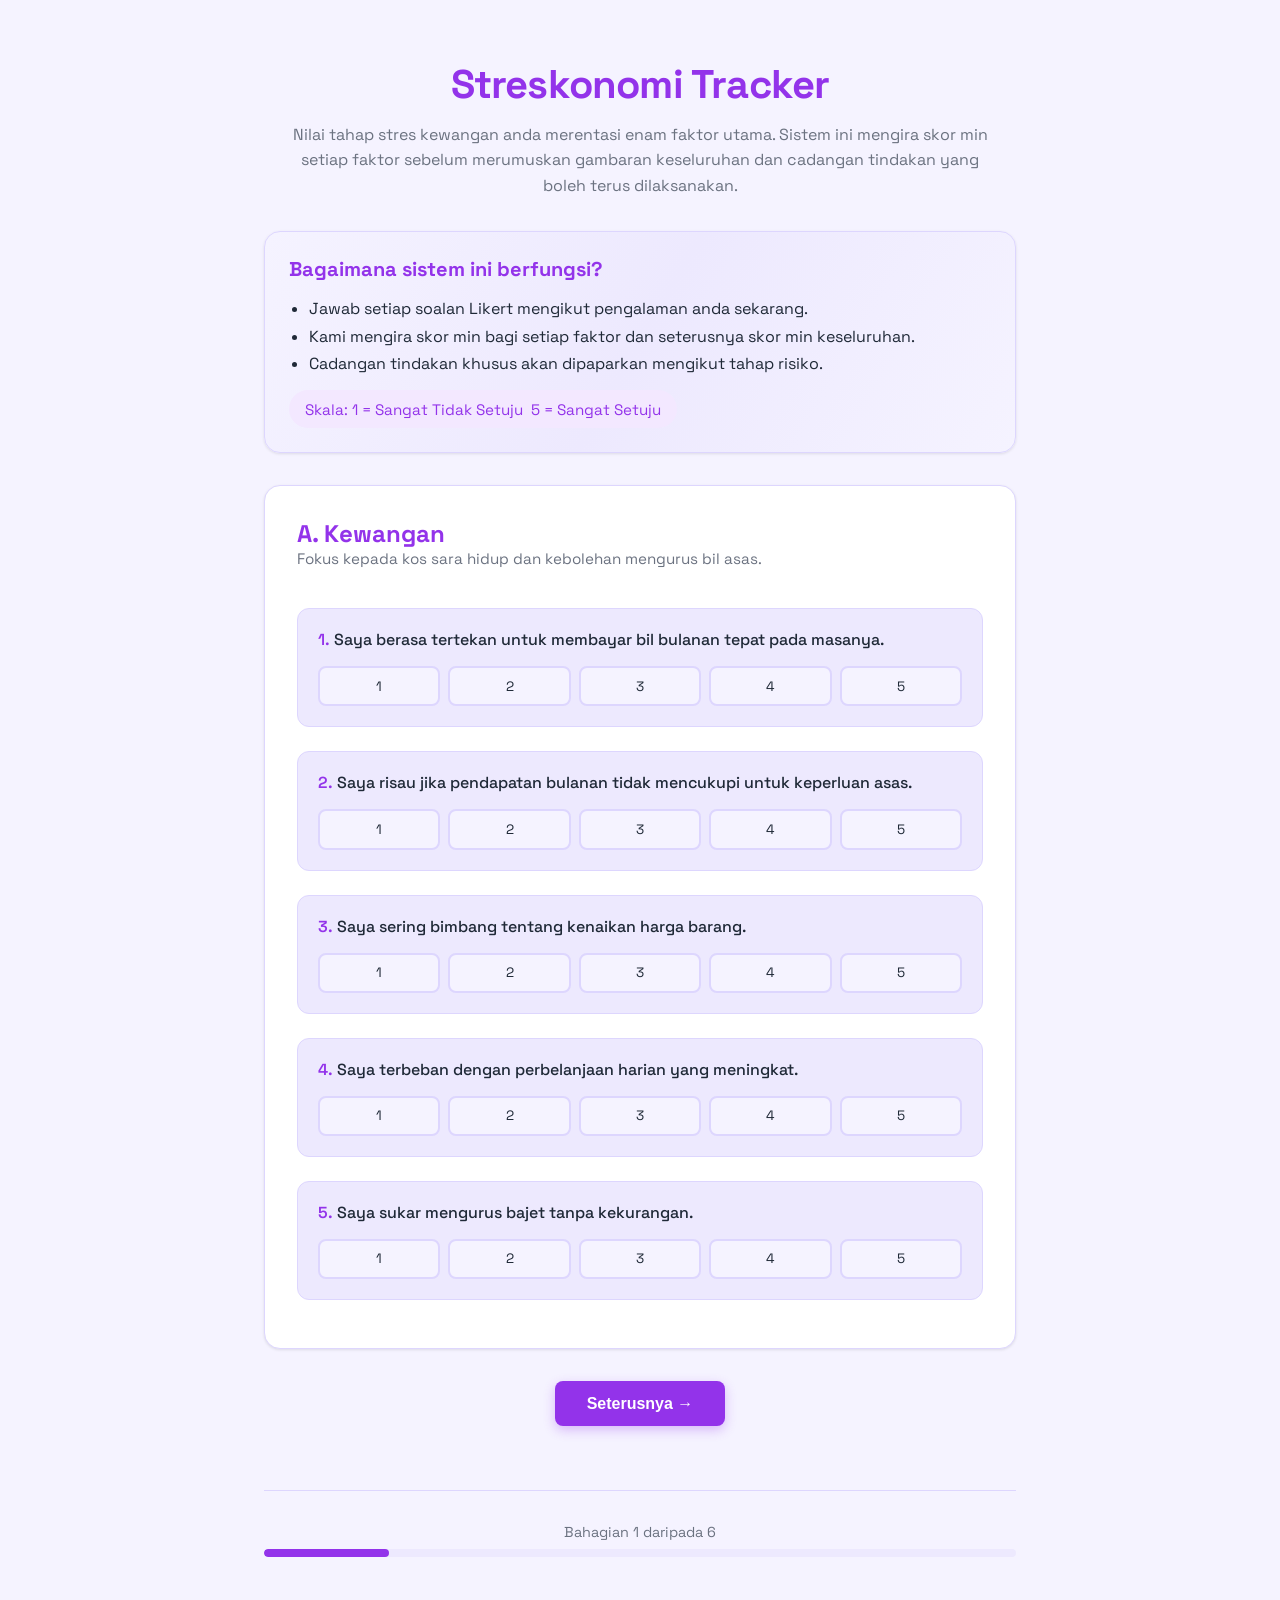
==== index.html @ 597e1c68 "change ui" ====
<!DOCTYPE html>
<html lang="ms">

<head>
  <meta charset="UTF-8" />
  <meta name="viewport" content="width=device-width, initial-scale=1.0" />
  <title>Streskonomi Tracker</title>
  <link rel="preconnect" href="https://fonts.googleapis.com" />
  <link rel="preconnect" href="https://fonts.gstatic.com" crossorigin />
  <link href="https://fonts.googleapis.com/css2?family=Space+Grotesk:wght@400;500;600;700&display=swap"
    rel="stylesheet" />
  <style>
    :root {
      --bg-light: #f5f3ff;
      --bg-panel: #ede9fe;
      --bg-card: #ffffff;
      --accent: #9333ea;
      --accent-muted: #a855f7;
      --accent-light: #f3e8ff;
      --text-primary: #1f2937;
      --text-muted: #6b7280;
      --border-soft: #ddd6fe;
      --gradient: linear-gradient(120deg, #f5f3ff 0%, #ede9fe 50%, #f5f3ff 100%);
    }

    * {
      box-sizing: border-box;
    }

    body {
      margin: 0;
      font-family: "Space Grotesk", system-ui, -apple-system, BlinkMacSystemFont,
        "Segoe UI", sans-serif;
      background: var(--bg-light);
      color: var(--text-primary);
      min-height: 100vh;
    }

    .page-shell {
      max-width: 800px;
      margin: 0 auto;
      padding: 2rem 1.5rem 5rem;
    }

    header {
      text-align: center;
      margin-bottom: 2rem;
    }

    header h1 {
      font-size: clamp(2rem, 5vw, 2.5rem);
      letter-spacing: -0.02em;
      margin-bottom: 0.75rem;
      color: var(--accent);
    }

    header p {
      max-width: 720px;
      margin: 0 auto;
      color: var(--text-muted);
      line-height: 1.6;
    }

    .hero-card {
      background: var(--gradient);
      border-radius: 16px;
      padding: 1.5rem;
      margin-bottom: 2rem;
      border: 1px solid var(--border-soft);
      box-shadow: 0 1px 3px rgba(0, 0, 0, 0.1);
    }

    .hero-card h2 {
      color: var(--accent);
      font-size: 1.25rem;
      margin-top: 0;
    }

    .hero-card ul {
      margin: 1rem 0 0;
      padding-left: 1.25rem;
      display: grid;
      gap: 0.4rem;
      color: var(--text-primary);
    }

    .scale-pill {
      display: inline-flex;
      gap: 0.5rem;
      align-items: center;
      background: var(--accent-light);
      padding: 0.6rem 1rem;
      border-radius: 999px;
      font-size: 0.95rem;
      margin-top: 1rem;
      color: var(--accent);
    }

    form {
      display: flex;
      flex-direction: column;
      gap: 2rem;
    }

    .factor-grid {
      display: block;
    }

    .factor-card {
      background: var(--bg-card);
      border-radius: 16px;
      padding: 2rem;
      border: 1px solid var(--border-soft);
      display: flex;
      flex-direction: column;
      gap: 1.5rem;
      box-shadow: 0 1px 3px rgba(0, 0, 0, 0.1);
    }

    .factor-card.hidden {
      display: none;
    }

    .factor-card h2 {
      font-size: 1.5rem;
      margin: 0;
      color: var(--accent);
    }

    .factor-card p {
      margin: 0;
      color: var(--text-muted);
      font-size: 0.95rem;
    }

    .question-list {
      list-style: none;
      padding-left: 0;
      display: flex;
      flex-direction: column;
      gap: 1.5rem;
      counter-reset: question-counter;
    }

    .question {
      background: var(--bg-panel);
      padding: 1.25rem;
      border-radius: 12px;
      border: 1px solid var(--border-soft);
      counter-increment: question-counter;
    }

    .question span {
      display: block;
      font-weight: 500;
      margin-bottom: 1rem;
      color: var(--text-primary);
    }

    .question span:before {
      content: counter(question-counter) ". ";
      color: var(--accent);
      font-weight: 600;
    }

    .likert-group {
      display: grid;
      grid-template-columns: repeat(5, minmax(0, 1fr));
      gap: 0.5rem;
    }

    .likert-group label {
      text-align: center;
      background: var(--bg-light);
      border-radius: 8px;
      padding: 0.6rem 0.25rem;
      font-size: 0.85rem;
      border: 2px solid var(--border-soft);
      cursor: pointer;
      transition: all 0.2s ease;
      color: var(--text-primary);
    }

    .likert-group input[type="radio"] {
      appearance: none;
      width: 0;
      height: 0;
      position: absolute;
      opacity: 0;
    }

    .likert-group label:hover {
      border-color: var(--accent-muted);
    }

    .likert-group label:has(input:checked) {
      border-color: var(--accent);
      background: var(--accent-light);
      color: var(--accent);
      font-weight: 600;
    }

    .form-actions {
      display: flex;
      flex-wrap: wrap;
      gap: 1rem;
      justify-content: center;
      align-items: center;
    }

    .form-actions button {
      min-width: 150px;
    }

    button {
      border: none;
      border-radius: 8px;
      padding: 0.85rem 2rem;
      font-size: 1rem;
      font-weight: 600;
      cursor: pointer;
      transition: all 0.2s ease;
    }

    button.primary {
      background: var(--accent);
      color: white;
      box-shadow: 0 4px 12px rgba(147, 51, 234, 0.3);
    }

    button.primary:hover {
      background: var(--accent-muted);
      transform: translateY(-2px);
      box-shadow: 0 6px 16px rgba(147, 51, 234, 0.4);
    }

    button.secondary {
      background: var(--bg-panel);
      color: var(--text-primary);
      border: 1px solid var(--border-soft);
    }

    button.secondary:hover {
      background: var(--border-soft);
    }

    button:disabled {
      opacity: 0.5;
      cursor: not-allowed;
    }

    button:focus-visible {
      outline: 3px solid var(--accent-muted);
      outline-offset: 2px;
    }

    .progress-container {
      margin-top: 2rem;
      padding-top: 2rem;
      border-top: 1px solid var(--border-soft);
    }

    .progress-label {
      text-align: center;
      margin-bottom: 0.5rem;
      color: var(--text-muted);
      font-size: 0.9rem;
    }

    .progress-bar {
      width: 100%;
      height: 8px;
      background: var(--bg-panel);
      border-radius: 999px;
      overflow: hidden;
    }

    .progress-fill {
      height: 100%;
      background: var(--accent);
      transition: width 0.3s ease;
      border-radius: 999px;
    }

    #results {
      background: var(--bg-card);
      border-radius: 16px;
      padding: 2.5rem;
      border: 1px solid var(--border-soft);
      box-shadow: 0 1px 3px rgba(0, 0, 0, 0.1);
    }

    #results.hidden {
      display: none;
    }

    .results-summary {
      text-align: center;
      margin-bottom: 2.5rem;
      padding-bottom: 2rem;
      border-bottom: 1px solid var(--border-soft);
    }

    .results-summary h3 {
      font-size: 1.75rem;
      margin: 0 0 1rem;
      color: var(--accent);
    }

    .results-summary .score-badge {
      font-size: 3.5rem;
      font-weight: 700;
      color: var(--accent);
    }

    .results-summary .level-text {
      font-size: 1.25rem;
      color: var(--text-muted);
      margin-top: 0.5rem;
    }

    .results-grid {
      display: grid;
      gap: 1.5rem;
      margin-bottom: 2rem;
    }

    .result-card {
      background: var(--bg-panel);
      border-radius: 12px;
      padding: 1.5rem;
      border: 1px solid var(--border-soft);
    }

    .result-card h4 {
      margin: 0 0 0.75rem 0;
      font-size: 1.1rem;
      color: var(--accent);
    }

    .result-card .score-info {
      display: flex;
      gap: 1.5rem;
      margin-bottom: 1rem;
      font-size: 0.9rem;
    }

    .result-card .score-info span {
      color: var(--text-muted);
    }

    .result-card .score-info strong {
      color: var(--text-primary);
    }

    .result-card ul {
      margin: 0;
      padding-left: 1.25rem;
      color: var(--text-muted);
      font-size: 0.95rem;
      line-height: 1.6;
    }

    .result-card ul li {
      margin-bottom: 0.5rem;
    }

    .overall-recommendation {
      background: var(--accent-light);
      border-radius: 12px;
      padding: 1.5rem;
      border: 1px solid var(--accent-muted);
    }

    .overall-recommendation h4 {
      margin: 0 0 0.75rem 0;
      color: var(--accent);
    }

    .overall-recommendation p {
      margin: 0;
      color: var(--text-primary);
      line-height: 1.6;
    }

    .note {
      margin-top: 2rem;
      text-align: center;
      color: var(--text-muted);
      font-size: 0.9rem;
    }

    .modal {
      position: fixed;
      inset: 0;
      background: rgba(0, 0, 0, 0.5);
      display: flex;
      align-items: center;
      justify-content: center;
      padding: 1.5rem;
      z-index: 50;
    }

    .modal.hidden {
      display: none;
    }

    .modal-panel {
      background: var(--bg-card);
      border-radius: 16px;
      padding: 2rem;
      max-width: 420px;
      width: 100%;
      text-align: center;
      border: 1px solid var(--border-soft);
      box-shadow: 0 20px 25px -5px rgba(0, 0, 0, 0.1);
    }

    .modal-panel h3 {
      color: var(--accent);
      margin-top: 0;
    }

    .modal-panel p {
      color: var(--text-muted);
      margin: 1rem 0 1.5rem;
    }

    @media (max-width: 640px) {
      .likert-group {
        grid-template-columns: repeat(5, minmax(0, 1fr));
      }

      .likert-group label {
        font-size: 0.75rem;
        padding: 0.5rem 0.15rem;
      }

      .form-actions {
        flex-direction: row;
        justify-content: center;
      }

      .form-actions button {
        min-width: 120px;
      }
    }
  </style>
</head>

<body>
  <div class="page-shell">
    <header>
      <h1>Streskonomi Tracker</h1>
      <p>
        Nilai tahap stres kewangan anda merentasi enam faktor utama. Sistem ini
        mengira skor min setiap faktor sebelum merumuskan gambaran keseluruhan
        dan cadangan tindakan yang boleh terus dilaksanakan.
      </p>
    </header>

    <section class="hero-card" id="intro-card">
      <h2>Bagaimana sistem ini berfungsi?</h2>
      <ul>
        <li>Jawab setiap soalan Likert mengikut pengalaman anda sekarang.</li>
        <li>Kami mengira skor min bagi setiap faktor dan seterusnya skor min keseluruhan.</li>
        <li>Cadangan tindakan khusus akan dipaparkan mengikut tahap risiko.</li>
      </ul>
      <div class="scale-pill">
        <span>Skala: 1 = Sangat Tidak Setuju</span>
        <span>5 = Sangat Setuju</span>
      </div>
    </section>

    <main>
      <form id="streskonomi-form">
        <div class="factor-grid">
          <article class="factor-card" data-factor="kewangan">
            <div>
              <h2>A. Kewangan</h2>
              <p>Fokus kepada kos sara hidup dan kebolehan mengurus bil asas.</p>
            </div>
            <ol class="question-list">
              <li class="question">
                <span>Saya berasa tertekan untuk membayar bil bulanan tepat pada masanya.</span>
                <div class="likert-group">
                  <label>1<input type="radio" name="kewangan-q1" value="1" required /></label>
                  <label>2<input type="radio" name="kewangan-q1" value="2" /></label>
                  <label>3<input type="radio" name="kewangan-q1" value="3" /></label>
                  <label>4<input type="radio" name="kewangan-q1" value="4" /></label>
                  <label>5<input type="radio" name="kewangan-q1" value="5" /></label>
                </div>
              </li>
              <li class="question">
                <span>Saya risau jika pendapatan bulanan tidak mencukupi untuk keperluan asas.</span>
                <div class="likert-group">
                  <label>1<input type="radio" name="kewangan-q2" value="1" /></label>
                  <label>2<input type="radio" name="kewangan-q2" value="2" /></label>
                  <label>3<input type="radio" name="kewangan-q2" value="3" /></label>
                  <label>4<input type="radio" name="kewangan-q2" value="4" /></label>
                  <label>5<input type="radio" name="kewangan-q2" value="5" /></label>
                </div>
              </li>
              <li class="question">
                <span>Saya sering bimbang tentang kenaikan harga barang.</span>
                <div class="likert-group">
                  <label>1<input type="radio" name="kewangan-q3" value="1" /></label>
                  <label>2<input type="radio" name="kewangan-q3" value="2" /></label>
                  <label>3<input type="radio" name="kewangan-q3" value="3" /></label>
                  <label>4<input type="radio" name="kewangan-q3" value="4" /></label>
                  <label>5<input type="radio" name="kewangan-q3" value="5" /></label>
                </div>
              </li>
              <li class="question">
                <span>Saya terbeban dengan perbelanjaan harian yang meningkat.</span>
                <div class="likert-group">
                  <label>1<input type="radio" name="kewangan-q4" value="1" /></label>
                  <label>2<input type="radio" name="kewangan-q4" value="2" /></label>
                  <label>3<input type="radio" name="kewangan-q4" value="3" /></label>
                  <label>4<input type="radio" name="kewangan-q4" value="4" /></label>
                  <label>5<input type="radio" name="kewangan-q4" value="5" /></label>
                </div>
              </li>
              <li class="question">
                <span>Saya sukar mengurus bajet tanpa kekurangan.</span>
                <div class="likert-group">
                  <label>1<input type="radio" name="kewangan-q5" value="1" /></label>
                  <label>2<input type="radio" name="kewangan-q5" value="2" /></label>
                  <label>3<input type="radio" name="kewangan-q5" value="3" /></label>
                  <label>4<input type="radio" name="kewangan-q5" value="4" /></label>
                  <label>5<input type="radio" name="kewangan-q5" value="5" /></label>
                </div>
              </li>
            </ol>
          </article>

          <article class="factor-card hidden" data-factor="pendapatan">
            <div>
              <h2>B. Pendapatan &amp; Pekerjaan</h2>
              <p>Ketidakstabilan pendapatan dan kebimbangan kerjaya.</p>
            </div>
            <ol class="question-list">
              <li class="question">
                <span>Saya bimbang kehilangan pekerjaan atau pendapatan.</span>
                <div class="likert-group">
                  <label>1<input type="radio" name="pendapatan-q1" value="1" required /></label>
                  <label>2<input type="radio" name="pendapatan-q1" value="2" /></label>
                  <label>3<input type="radio" name="pendapatan-q1" value="3" /></label>
                  <label>4<input type="radio" name="pendapatan-q1" value="4" /></label>
                  <label>5<input type="radio" name="pendapatan-q1" value="5" /></label>
                </div>
              </li>
              <li class="question">
                <span>Pendapatan saya tidak setimpal dengan kos sara hidup.</span>
                <div class="likert-group">
                  <label>1<input type="radio" name="pendapatan-q2" value="1" /></label>
                  <label>2<input type="radio" name="pendapatan-q2" value="2" /></label>
                  <label>3<input type="radio" name="pendapatan-q2" value="3" /></label>
                  <label>4<input type="radio" name="pendapatan-q2" value="4" /></label>
                  <label>5<input type="radio" name="pendapatan-q2" value="5" /></label>
                </div>
              </li>
              <li class="question">
                <span>Keadaan ekonomi yang tidak menentu membuat saya risau.</span>
                <div class="likert-group">
                  <label>1<input type="radio" name="pendapatan-q3" value="1" /></label>
                  <label>2<input type="radio" name="pendapatan-q3" value="2" /></label>
                  <label>3<input type="radio" name="pendapatan-q3" value="3" /></label>
                  <label>4<input type="radio" name="pendapatan-q3" value="4" /></label>
                  <label>5<input type="radio" name="pendapatan-q3" value="5" /></label>
                </div>
              </li>
              <li class="question">
                <span>Saya tertekan memikirkan masa depan kerjaya.</span>
                <div class="likert-group">
                  <label>1<input type="radio" name="pendapatan-q4" value="1" /></label>
                  <label>2<input type="radio" name="pendapatan-q4" value="2" /></label>
                  <label>3<input type="radio" name="pendapatan-q4" value="3" /></label>
                  <label>4<input type="radio" name="pendapatan-q4" value="4" /></label>
                  <label>5<input type="radio" name="pendapatan-q4" value="5" /></label>
                </div>
              </li>
              <li class="question">
                <span>Saya risau tentang kecemasan kewangan yang tidak dijangka.</span>
                <div class="likert-group">
                  <label>1<input type="radio" name="pendapatan-q5" value="1" /></label>
                  <label>2<input type="radio" name="pendapatan-q5" value="2" /></label>
                  <label>3<input type="radio" name="pendapatan-q5" value="3" /></label>
                  <label>4<input type="radio" name="pendapatan-q5" value="4" /></label>
                  <label>5<input type="radio" name="pendapatan-q5" value="5" /></label>
                </div>
              </li>
            </ol>
          </article>

          <article class="factor-card hidden" data-factor="simpanan">
            <div>
              <h2>C. Simpanan &amp; Kesediaan Masa Depan</h2>
              <p>Kebimbangan terhadap simpanan, pendidikan dan persaraan.</p>
            </div>
            <ol class="question-list">
              <li class="question">
                <span>Saya bimbang kerana tidak mempunyai simpanan mencukupi.</span>
                <div class="likert-group">
                  <label>1<input type="radio" name="simpanan-q1" value="1" required /></label>
                  <label>2<input type="radio" name="simpanan-q1" value="2" /></label>
                  <label>3<input type="radio" name="simpanan-q1" value="3" /></label>
                  <label>4<input type="radio" name="simpanan-q1" value="4" /></label>
                  <label>5<input type="radio" name="simpanan-q1" value="5" /></label>
                </div>
              </li>
              <li class="question">
                <span>Saya takut tidak mampu menampung pendidikan anak pada masa depan.</span>
                <div class="likert-group">
                  <label>1<input type="radio" name="simpanan-q2" value="1" /></label>
                  <label>2<input type="radio" name="simpanan-q2" value="2" /></label>
                  <label>3<input type="radio" name="simpanan-q2" value="3" /></label>
                  <label>4<input type="radio" name="simpanan-q2" value="4" /></label>
                  <label>5<input type="radio" name="simpanan-q2" value="5" /></label>
                </div>
              </li>
              <li class="question">
                <span>Saya risau tentang keupayaan menghadapi persaraan.</span>
                <div class="likert-group">
                  <label>1<input type="radio" name="simpanan-q3" value="1" /></label>
                  <label>2<input type="radio" name="simpanan-q3" value="2" /></label>
                  <label>3<input type="radio" name="simpanan-q3" value="3" /></label>
                  <label>4<input type="radio" name="simpanan-q3" value="4" /></label>
                  <label>5<input type="radio" name="simpanan-q3" value="5" /></label>
                </div>
              </li>
              <li class="question">
                <span>Saya tidak yakin dengan kestabilan kewangan keluarga pada masa depan.</span>
                <div class="likert-group">
                  <label>1<input type="radio" name="simpanan-q4" value="1" /></label>
                  <label>2<input type="radio" name="simpanan-q4" value="2" /></label>
                  <label>3<input type="radio" name="simpanan-q4" value="3" /></label>
                  <label>4<input type="radio" name="simpanan-q4" value="4" /></label>
                  <label>5<input type="radio" name="simpanan-q4" value="5" /></label>
                </div>
              </li>
            </ol>
          </article>

          <article class="factor-card hidden" data-factor="hutang">
            <div>
              <h2>D. Hutang &amp; Komitmen Kewangan</h2>
              <p>Komitmen pinjaman dan kesan hutang terhadap kesejahteraan.</p>
            </div>
            <ol class="question-list">
              <li class="question">
                <span>Saya tertekan dengan jumlah hutang yang perlu dibayar.</span>
                <div class="likert-group">
                  <label>1<input type="radio" name="hutang-q1" value="1" required /></label>
                  <label>2<input type="radio" name="hutang-q1" value="2" /></label>
                  <label>3<input type="radio" name="hutang-q1" value="3" /></label>
                  <label>4<input type="radio" name="hutang-q1" value="4" /></label>
                  <label>5<input type="radio" name="hutang-q1" value="5" /></label>
                </div>
              </li>
              <li class="question">
                <span>Saya sukar mengimbangi hutang dan perbelanjaan hidup.</span>
                <div class="likert-group">
                  <label>1<input type="radio" name="hutang-q2" value="1" /></label>
                  <label>2<input type="radio" name="hutang-q2" value="2" /></label>
                  <label>3<input type="radio" name="hutang-q2" value="3" /></label>
                  <label>4<input type="radio" name="hutang-q2" value="4" /></label>
                  <label>5<input type="radio" name="hutang-q2" value="5" /></label>
                </div>
              </li>
              <li class="question">
                <span>Saya risau jika gagal membayar pinjaman tepat pada waktunya.</span>
                <div class="likert-group">
                  <label>1<input type="radio" name="hutang-q3" value="1" /></label>
                  <label>2<input type="radio" name="hutang-q3" value="2" /></label>
                  <label>3<input type="radio" name="hutang-q3" value="3" /></label>
                  <label>4<input type="radio" name="hutang-q3" value="4" /></label>
                  <label>5<input type="radio" name="hutang-q3" value="5" /></label>
                </div>
              </li>
              <li class="question">
                <span>Hutang memberi kesan kepada kesejahteraan mental saya.</span>
                <div class="likert-group">
                  <label>1<input type="radio" name="hutang-q4" value="1" /></label>
                  <label>2<input type="radio" name="hutang-q4" value="2" /></label>
                  <label>3<input type="radio" name="hutang-q4" value="3" /></label>
                  <label>4<input type="radio" name="hutang-q4" value="4" /></label>
                  <label>5<input type="radio" name="hutang-q4" value="5" /></label>
                </div>
              </li>
            </ol>
          </article>

          <article class="factor-card hidden" data-factor="tekanan_sosial">
            <div>
              <h2>E. Tekanan Sosial Ekonomi</h2>
              <p>Perbandingan sosial dan tanggungjawab kewangan keluarga.</p>
            </div>
            <ol class="question-list">
              <li class="question">
                <span>Saya malu apabila tidak dapat mencapai tahap standard hidup masyarakat.</span>
                <div class="likert-group">
                  <label>1<input type="radio" name="tekanan_sosial-q1" value="1" required /></label>
                  <label>2<input type="radio" name="tekanan_sosial-q1" value="2" /></label>
                  <label>3<input type="radio" name="tekanan_sosial-q1" value="3" /></label>
                  <label>4<input type="radio" name="tekanan_sosial-q1" value="4" /></label>
                  <label>5<input type="radio" name="tekanan_sosial-q1" value="5" /></label>
                </div>
              </li>
              <li class="question">
                <span>Saya tertekan apabila perlu membantu kewangan keluarga.</span>
                <div class="likert-group">
                  <label>1<input type="radio" name="tekanan_sosial-q2" value="1" /></label>
                  <label>2<input type="radio" name="tekanan_sosial-q2" value="2" /></label>
                  <label>3<input type="radio" name="tekanan_sosial-q2" value="3" /></label>
                  <label>4<input type="radio" name="tekanan_sosial-q2" value="4" /></label>
                  <label>5<input type="radio" name="tekanan_sosial-q2" value="5" /></label>
                </div>
              </li>
              <li class="question">
                <span>Saya tertekan apabila melihat orang lain lebih stabil kewangannya.</span>
                <div class="likert-group">
                  <label>1<input type="radio" name="tekanan_sosial-q3" value="1" /></label>
                  <label>2<input type="radio" name="tekanan_sosial-q3" value="2" /></label>
                  <label>3<input type="radio" name="tekanan_sosial-q3" value="3" /></label>
                  <label>4<input type="radio" name="tekanan_sosial-q3" value="4" /></label>
                  <label>5<input type="radio" name="tekanan_sosial-q3" value="5" /></label>
                </div>
              </li>
              <li class="question">
                <span>Saya berasa rendah diri kerana kedudukan kewangan.</span>
                <div class="likert-group">
                  <label>1<input type="radio" name="tekanan_sosial-q4" value="1" /></label>
                  <label>2<input type="radio" name="tekanan_sosial-q4" value="2" /></label>
                  <label>3<input type="radio" name="tekanan_sosial-q4" value="3" /></label>
                  <label>4<input type="radio" name="tekanan_sosial-q4" value="4" /></label>
                  <label>5<input type="radio" name="tekanan_sosial-q4" value="5" /></label>
                </div>
              </li>
            </ol>
          </article>

          <article class="factor-card hidden" data-factor="reaksi_emosi">
            <div>
              <h2>F. Reaksi Emosi &amp; Psikologi</h2>
              <p>Kesan emosi yang terbit daripada tekanan ekonomi.</p>
            </div>
            <ol class="question-list">
              <li class="question">
                <span>Saya mudah marah kerana masalah kewangan.</span>
                <div class="likert-group">
                  <label>1<input type="radio" name="reaksi_emosi-q1" value="1" required /></label>
                  <label>2<input type="radio" name="reaksi_emosi-q1" value="2" /></label>
                  <label>3<input type="radio" name="reaksi_emosi-q1" value="3" /></label>
                  <label>4<input type="radio" name="reaksi_emosi-q1" value="4" /></label>
                  <label>5<input type="radio" name="reaksi_emosi-q1" value="5" /></label>
                </div>
              </li>
              <li class="question">
                <span>Masalah kewangan mengganggu tidur saya.</span>
                <div class="likert-group">
                  <label>1<input type="radio" name="reaksi_emosi-q2" value="1" /></label>
                  <label>2<input type="radio" name="reaksi_emosi-q2" value="2" /></label>
                  <label>3<input type="radio" name="reaksi_emosi-q2" value="3" /></label>
                  <label>4<input type="radio" name="reaksi_emosi-q2" value="4" /></label>
                  <label>5<input type="radio" name="reaksi_emosi-q2" value="5" /></label>
                </div>
              </li>
              <li class="question">
                <span>Saya cepat cemas ketika memikirkan masa depan ekonomi.</span>
                <div class="likert-group">
                  <label>1<input type="radio" name="reaksi_emosi-q3" value="1" /></label>
                  <label>2<input type="radio" name="reaksi_emosi-q3" value="2" /></label>
                  <label>3<input type="radio" name="reaksi_emosi-q3" value="3" /></label>
                  <label>4<input type="radio" name="reaksi_emosi-q3" value="4" /></label>
                  <label>5<input type="radio" name="reaksi_emosi-q3" value="5" /></label>
                </div>
              </li>
              <li class="question">
                <span>Saya rasa hilang kawalan terhadap kewangan.</span>
                <div class="likert-group">
                  <label>1<input type="radio" name="reaksi_emosi-q4" value="1" /></label>
                  <label>2<input type="radio" name="reaksi_emosi-q4" value="2" /></label>
                  <label>3<input type="radio" name="reaksi_emosi-q4" value="3" /></label>
                  <label>4<input type="radio" name="reaksi_emosi-q4" value="4" /></label>
                  <label>5<input type="radio" name="reaksi_emosi-q4" value="5" /></label>
                </div>
              </li>
              <li class="question">
                <span>Saya berasa putus asa tentang situasi ekonomi saya.</span>
                <div class="likert-group">
                  <label>1<input type="radio" name="reaksi_emosi-q5" value="1" /></label>
                  <label>2<input type="radio" name="reaksi_emosi-q5" value="2" /></label>
                  <label>3<input type="radio" name="reaksi_emosi-q5" value="3" /></label>
                  <label>4<input type="radio" name="reaksi_emosi-q5" value="4" /></label>
                  <label>5<input type="radio" name="reaksi_emosi-q5" value="5" /></label>
                </div>
              </li>
            </ol>
          </article>
        </div>

        <div class="form-actions">
          <button type="button" class="secondary" id="prev-button" style="display: none;">
            ← Sebelumnya
          </button>
          <button type="button" class="primary" id="next-button">
            Seterusnya →
          </button>
          <button type="button" class="primary" id="calculate-button" style="display: none;">
            Lihat Keputusan
          </button>
        </div>

        <div class="progress-container">
          <div class="progress-label" id="progress-label">Bahagian 1 daripada 6</div>
          <div class="progress-bar">
            <div class="progress-fill" id="progress-fill" style="width: 16.67%;"></div>
          </div>
        </div>
      </form>

      <section id="results" class="hidden">
        <div class="results-summary">
          <h3>Gambaran Keseluruhan</h3>
          <div class="score-badge" id="overall-score">--</div>
          <p id="overall-level">Skor belum dikira.</p>
        </div>

        <div class="results-grid">
          <article class="result-card" data-result="kewangan">
            <h4>Kewangan</h4>
            <p>Skor Min: <span class="factor-mean">--</span></p>
            <p>Tahap: <span class="factor-level">--</span></p>
            <ul class="factor-recos"></ul>
          </article>
          <article class="result-card" data-result="pendapatan">
            <h4>Pendapatan &amp; Pekerjaan</h4>
            <p>Skor Min: <span class="factor-mean">--</span></p>
            <p>Tahap: <span class="factor-level">--</span></p>
            <ul class="factor-recos"></ul>
          </article>
          <article class="result-card" data-result="simpanan">
            <h4>Simpanan &amp; Masa Depan</h4>
            <p>Skor Min: <span class="factor-mean">--</span></p>
            <p>Tahap: <span class="factor-level">--</span></p>
            <ul class="factor-recos"></ul>
          </article>
          <article class="result-card" data-result="hutang">
            <h4>Hutang &amp; Komitmen</h4>
            <p>Skor Min: <span class="factor-mean">--</span></p>
            <p>Tahap: <span class="factor-level">--</span></p>
            <ul class="factor-recos"></ul>
          </article>
          <article class="result-card" data-result="tekanan_sosial">
            <h4>Tekanan Sosial</h4>
            <p>Skor Min: <span class="factor-mean">--</span></p>
            <p>Tahap: <span class="factor-level">--</span></p>
            <ul class="factor-recos"></ul>
          </article>
          <article class="result-card" data-result="reaksi_emosi">
            <h4>Reaksi Emosi</h4>
            <p>Skor Min: <span class="factor-mean">--</span></p>
            <p>Tahap: <span class="factor-level">--</span></p>
            <ul class="factor-recos"></ul>
          </article>
        </div>

        <div class="overall-recommendation">
          <h4>Cadangan Menyeluruh</h4>
          <p id="overall-recommendation" style="margin: 0">
            Lengkapkan soal selidik untuk melihat cadangan.
          </p>
        </div>

        <div class="form-actions" style="margin-top: 2rem; justify-content: center;">
          <button type="button" class="secondary" id="reset-button">
            Mula Semula
          </button>
        </div>

        <p class="note" style="margin-top: 1.5rem;">
          Nota: Skor min keseluruhan diperoleh daripada purata keenam-enam faktor.
        </p>
      </section>
    </main>
  </div>

  <div class="modal hidden" id="alert-modal" role="dialog" aria-modal="true">
    <div class="modal-panel">
      <h3>Lengkapkan Soalan</h3>
      <p id="modal-message">
        Terdapat soalan yang belum dijawab. Sila semak semula semua faktor.
      </p>
      <button type="button" class="primary" id="modal-close">Faham</button>
    </div>
  </div>

  <script src="js/script.js"></script>
</body>

</html>
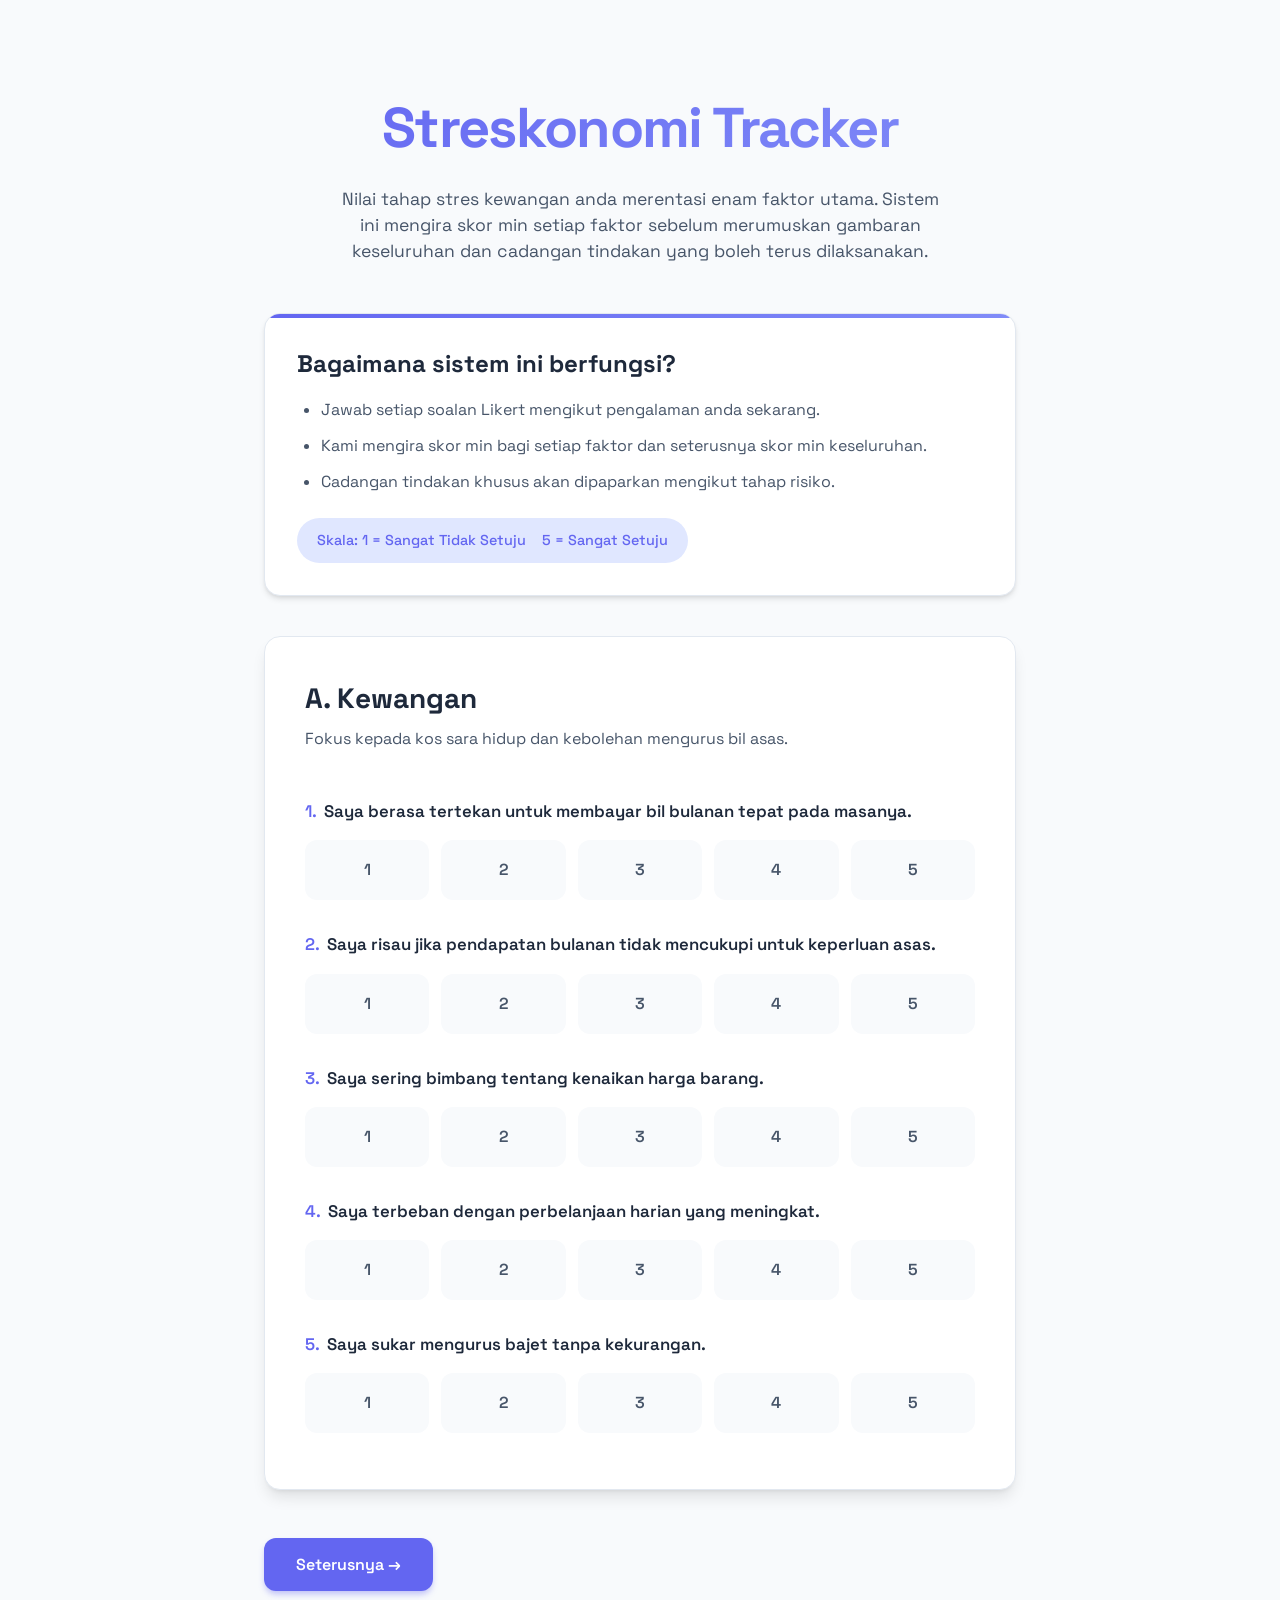
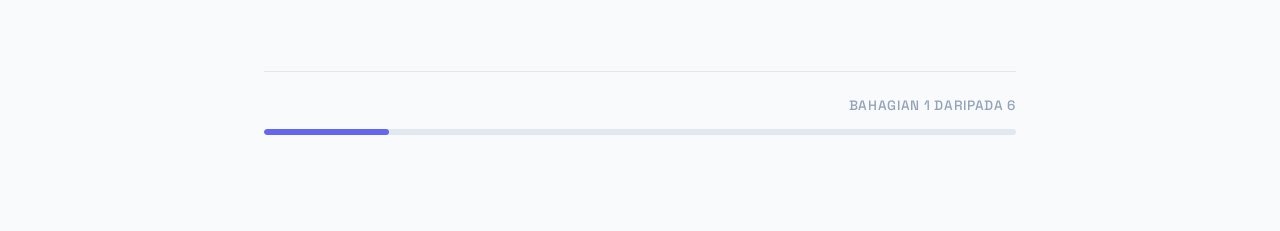
==== commit d73718d9: "refactor: extract inline styles from index.html to a new styles.css file" ====
--- a/index.html
+++ b/index.html
@@ -9,443 +9,7 @@
   <link rel="preconnect" href="https://fonts.gstatic.com" crossorigin />
   <link href="https://fonts.googleapis.com/css2?family=Space+Grotesk:wght@400;500;600;700&display=swap"
     rel="stylesheet" />
-  <style>
-    :root {
-      --bg-light: #f5f3ff;
-      --bg-panel: #ede9fe;
-      --bg-card: #ffffff;
-      --accent: #9333ea;
-      --accent-muted: #a855f7;
-      --accent-light: #f3e8ff;
-      --text-primary: #1f2937;
-      --text-muted: #6b7280;
-      --border-soft: #ddd6fe;
-      --gradient: linear-gradient(120deg, #f5f3ff 0%, #ede9fe 50%, #f5f3ff 100%);
-    }
-
-    * {
-      box-sizing: border-box;
-    }
-
-    body {
-      margin: 0;
-      font-family: "Space Grotesk", system-ui, -apple-system, BlinkMacSystemFont,
-        "Segoe UI", sans-serif;
-      background: var(--bg-light);
-      color: var(--text-primary);
-      min-height: 100vh;
-    }
-
-    .page-shell {
-      max-width: 800px;
-      margin: 0 auto;
-      padding: 2rem 1.5rem 5rem;
-    }
-
-    header {
-      text-align: center;
-      margin-bottom: 2rem;
-    }
-
-    header h1 {
-      font-size: clamp(2rem, 5vw, 2.5rem);
-      letter-spacing: -0.02em;
-      margin-bottom: 0.75rem;
-      color: var(--accent);
-    }
-
-    header p {
-      max-width: 720px;
-      margin: 0 auto;
-      color: var(--text-muted);
-      line-height: 1.6;
-    }
-
-    .hero-card {
-      background: var(--gradient);
-      border-radius: 16px;
-      padding: 1.5rem;
-      margin-bottom: 2rem;
-      border: 1px solid var(--border-soft);
-      box-shadow: 0 1px 3px rgba(0, 0, 0, 0.1);
-    }
-
-    .hero-card h2 {
-      color: var(--accent);
-      font-size: 1.25rem;
-      margin-top: 0;
-    }
-
-    .hero-card ul {
-      margin: 1rem 0 0;
-      padding-left: 1.25rem;
-      display: grid;
-      gap: 0.4rem;
-      color: var(--text-primary);
-    }
-
-    .scale-pill {
-      display: inline-flex;
-      gap: 0.5rem;
-      align-items: center;
-      background: var(--accent-light);
-      padding: 0.6rem 1rem;
-      border-radius: 999px;
-      font-size: 0.95rem;
-      margin-top: 1rem;
-      color: var(--accent);
-    }
-
-    form {
-      display: flex;
-      flex-direction: column;
-      gap: 2rem;
-    }
-
-    .factor-grid {
-      display: block;
-    }
-
-    .factor-card {
-      background: var(--bg-card);
-      border-radius: 16px;
-      padding: 2rem;
-      border: 1px solid var(--border-soft);
-      display: flex;
-      flex-direction: column;
-      gap: 1.5rem;
-      box-shadow: 0 1px 3px rgba(0, 0, 0, 0.1);
-    }
-
-    .factor-card.hidden {
-      display: none;
-    }
-
-    .factor-card h2 {
-      font-size: 1.5rem;
-      margin: 0;
-      color: var(--accent);
-    }
-
-    .factor-card p {
-      margin: 0;
-      color: var(--text-muted);
-      font-size: 0.95rem;
-    }
-
-    .question-list {
-      list-style: none;
-      padding-left: 0;
-      display: flex;
-      flex-direction: column;
-      gap: 1.5rem;
-      counter-reset: question-counter;
-    }
-
-    .question {
-      background: var(--bg-panel);
-      padding: 1.25rem;
-      border-radius: 12px;
-      border: 1px solid var(--border-soft);
-      counter-increment: question-counter;
-    }
-
-    .question span {
-      display: block;
-      font-weight: 500;
-      margin-bottom: 1rem;
-      color: var(--text-primary);
-    }
-
-    .question span:before {
-      content: counter(question-counter) ". ";
-      color: var(--accent);
-      font-weight: 600;
-    }
-
-    .likert-group {
-      display: grid;
-      grid-template-columns: repeat(5, minmax(0, 1fr));
-      gap: 0.5rem;
-    }
-
-    .likert-group label {
-      text-align: center;
-      background: var(--bg-light);
-      border-radius: 8px;
-      padding: 0.6rem 0.25rem;
-      font-size: 0.85rem;
-      border: 2px solid var(--border-soft);
-      cursor: pointer;
-      transition: all 0.2s ease;
-      color: var(--text-primary);
-    }
-
-    .likert-group input[type="radio"] {
-      appearance: none;
-      width: 0;
-      height: 0;
-      position: absolute;
-      opacity: 0;
-    }
-
-    .likert-group label:hover {
-      border-color: var(--accent-muted);
-    }
-
-    .likert-group label:has(input:checked) {
-      border-color: var(--accent);
-      background: var(--accent-light);
-      color: var(--accent);
-      font-weight: 600;
-    }
-
-    .form-actions {
-      display: flex;
-      flex-wrap: wrap;
-      gap: 1rem;
-      justify-content: center;
-      align-items: center;
-    }
-
-    .form-actions button {
-      min-width: 150px;
-    }
-
-    button {
-      border: none;
-      border-radius: 8px;
-      padding: 0.85rem 2rem;
-      font-size: 1rem;
-      font-weight: 600;
-      cursor: pointer;
-      transition: all 0.2s ease;
-    }
-
-    button.primary {
-      background: var(--accent);
-      color: white;
-      box-shadow: 0 4px 12px rgba(147, 51, 234, 0.3);
-    }
-
-    button.primary:hover {
-      background: var(--accent-muted);
-      transform: translateY(-2px);
-      box-shadow: 0 6px 16px rgba(147, 51, 234, 0.4);
-    }
-
-    button.secondary {
-      background: var(--bg-panel);
-      color: var(--text-primary);
-      border: 1px solid var(--border-soft);
-    }
-
-    button.secondary:hover {
-      background: var(--border-soft);
-    }
-
-    button:disabled {
-      opacity: 0.5;
-      cursor: not-allowed;
-    }
-
-    button:focus-visible {
-      outline: 3px solid var(--accent-muted);
-      outline-offset: 2px;
-    }
-
-    .progress-container {
-      margin-top: 2rem;
-      padding-top: 2rem;
-      border-top: 1px solid var(--border-soft);
-    }
-
-    .progress-label {
-      text-align: center;
-      margin-bottom: 0.5rem;
-      color: var(--text-muted);
-      font-size: 0.9rem;
-    }
-
-    .progress-bar {
-      width: 100%;
-      height: 8px;
-      background: var(--bg-panel);
-      border-radius: 999px;
-      overflow: hidden;
-    }
-
-    .progress-fill {
-      height: 100%;
-      background: var(--accent);
-      transition: width 0.3s ease;
-      border-radius: 999px;
-    }
-
-    #results {
-      background: var(--bg-card);
-      border-radius: 16px;
-      padding: 2.5rem;
-      border: 1px solid var(--border-soft);
-      box-shadow: 0 1px 3px rgba(0, 0, 0, 0.1);
-    }
-
-    #results.hidden {
-      display: none;
-    }
-
-    .results-summary {
-      text-align: center;
-      margin-bottom: 2.5rem;
-      padding-bottom: 2rem;
-      border-bottom: 1px solid var(--border-soft);
-    }
-
-    .results-summary h3 {
-      font-size: 1.75rem;
-      margin: 0 0 1rem;
-      color: var(--accent);
-    }
-
-    .results-summary .score-badge {
-      font-size: 3.5rem;
-      font-weight: 700;
-      color: var(--accent);
-    }
-
-    .results-summary .level-text {
-      font-size: 1.25rem;
-      color: var(--text-muted);
-      margin-top: 0.5rem;
-    }
-
-    .results-grid {
-      display: grid;
-      gap: 1.5rem;
-      margin-bottom: 2rem;
-    }
-
-    .result-card {
-      background: var(--bg-panel);
-      border-radius: 12px;
-      padding: 1.5rem;
-      border: 1px solid var(--border-soft);
-    }
-
-    .result-card h4 {
-      margin: 0 0 0.75rem 0;
-      font-size: 1.1rem;
-      color: var(--accent);
-    }
-
-    .result-card .score-info {
-      display: flex;
-      gap: 1.5rem;
-      margin-bottom: 1rem;
-      font-size: 0.9rem;
-    }
-
-    .result-card .score-info span {
-      color: var(--text-muted);
-    }
-
-    .result-card .score-info strong {
-      color: var(--text-primary);
-    }
-
-    .result-card ul {
-      margin: 0;
-      padding-left: 1.25rem;
-      color: var(--text-muted);
-      font-size: 0.95rem;
-      line-height: 1.6;
-    }
-
-    .result-card ul li {
-      margin-bottom: 0.5rem;
-    }
-
-    .overall-recommendation {
-      background: var(--accent-light);
-      border-radius: 12px;
-      padding: 1.5rem;
-      border: 1px solid var(--accent-muted);
-    }
-
-    .overall-recommendation h4 {
-      margin: 0 0 0.75rem 0;
-      color: var(--accent);
-    }
-
-    .overall-recommendation p {
-      margin: 0;
-      color: var(--text-primary);
-      line-height: 1.6;
-    }
-
-    .note {
-      margin-top: 2rem;
-      text-align: center;
-      color: var(--text-muted);
-      font-size: 0.9rem;
-    }
-
-    .modal {
-      position: fixed;
-      inset: 0;
-      background: rgba(0, 0, 0, 0.5);
-      display: flex;
-      align-items: center;
-      justify-content: center;
-      padding: 1.5rem;
-      z-index: 50;
-    }
-
-    .modal.hidden {
-      display: none;
-    }
-
-    .modal-panel {
-      background: var(--bg-card);
-      border-radius: 16px;
-      padding: 2rem;
-      max-width: 420px;
-      width: 100%;
-      text-align: center;
-      border: 1px solid var(--border-soft);
-      box-shadow: 0 20px 25px -5px rgba(0, 0, 0, 0.1);
-    }
-
-    .modal-panel h3 {
-      color: var(--accent);
-      margin-top: 0;
-    }
-
-    .modal-panel p {
-      color: var(--text-muted);
-      margin: 1rem 0 1.5rem;
-    }
-
-    @media (max-width: 640px) {
-      .likert-group {
-        grid-template-columns: repeat(5, minmax(0, 1fr));
-      }
-
-      .likert-group label {
-        font-size: 0.75rem;
-        padding: 0.5rem 0.15rem;
-      }
-
-      .form-actions {
-        flex-direction: row;
-        justify-content: center;
-      }
-
-      .form-actions button {
-        min-width: 120px;
-      }
-    }
-  </style>
+  <link rel="stylesheet" href="css/styles.css" />
 </head>
 
 <body>
--- a/css/styles.css
+++ b/css/styles.css
@@ -0,0 +1,558 @@
+:root {
+    --bg-light: #f8fafc;
+    --bg-panel: #ffffff;
+    --bg-card: #ffffff;
+    --accent: #6366f1;
+    /* Indigo-500 */
+    --accent-hover: #4f46e5;
+    /* Indigo-600 */
+    --accent-light: #e0e7ff;
+    /* Indigo-100 */
+    --text-primary: #1e293b;
+    /* Slate-800 */
+    --text-secondary: #475569;
+    /* Slate-600 */
+    --text-muted: #94a3b8;
+    /* Slate-400 */
+    --border-soft: #e2e8f0;
+    /* Slate-200 */
+    --success: #10b981;
+    --warning: #f59e0b;
+    --danger: #ef4444;
+    --shadow-sm: 0 1px 2px 0 rgb(0 0 0 / 0.05);
+    --shadow-md: 0 4px 6px -1px rgb(0 0 0 / 0.1), 0 2px 4px -2px rgb(0 0 0 / 0.1);
+    --shadow-lg: 0 10px 15px -3px rgb(0 0 0 / 0.1), 0 4px 6px -4px rgb(0 0 0 / 0.1);
+    --radius-lg: 1rem;
+    --radius-md: 0.75rem;
+    --radius-sm: 0.5rem;
+    --font-sans: "Space Grotesk", system-ui, -apple-system, sans-serif;
+}
+
+* {
+    box-sizing: border-box;
+}
+
+body {
+    margin: 0;
+    font-family: var(--font-sans);
+    background: var(--bg-light);
+    color: var(--text-primary);
+    min-height: 100vh;
+    line-height: 1.5;
+}
+
+.page-shell {
+    max-width: 800px;
+    margin: 0 auto;
+    padding: 3rem 1.5rem 6rem;
+}
+
+/* Header */
+header {
+    text-align: center;
+    margin-bottom: 3rem;
+    animation: fadeInDown 0.8s ease-out;
+}
+
+header h1 {
+    font-size: clamp(2.5rem, 5vw, 3.5rem);
+    letter-spacing: -0.03em;
+    margin-bottom: 1rem;
+    color: var(--text-primary);
+    background: linear-gradient(135deg, var(--accent) 0%, #818cf8 100%);
+    -webkit-background-clip: text;
+    background-clip: text;
+    -webkit-text-fill-color: transparent;
+}
+
+header p {
+    max-width: 600px;
+    margin: 0 auto;
+    color: var(--text-secondary);
+    font-size: 1.1rem;
+}
+
+/* Hero Card */
+.hero-card {
+    background: var(--bg-panel);
+    border-radius: var(--radius-lg);
+    padding: 2rem;
+    margin-bottom: 2.5rem;
+    border: 1px solid var(--border-soft);
+    box-shadow: var(--shadow-md);
+    position: relative;
+    overflow: hidden;
+}
+
+.hero-card::before {
+    content: "";
+    position: absolute;
+    top: 0;
+    left: 0;
+    width: 100%;
+    height: 4px;
+    background: linear-gradient(90deg, var(--accent), #818cf8);
+}
+
+.hero-card h2 {
+    color: var(--text-primary);
+    font-size: 1.5rem;
+    margin-top: 0;
+    margin-bottom: 1rem;
+}
+
+.hero-card ul {
+    margin: 0;
+    padding-left: 1.5rem;
+    display: grid;
+    gap: 0.75rem;
+    color: var(--text-secondary);
+}
+
+.scale-pill {
+    display: inline-flex;
+    gap: 1rem;
+    align-items: center;
+    background: var(--accent-light);
+    padding: 0.75rem 1.25rem;
+    border-radius: 999px;
+    font-size: 0.9rem;
+    font-weight: 500;
+    margin-top: 1.5rem;
+    color: var(--accent);
+}
+
+/* Form & Factors */
+form {
+    display: flex;
+    flex-direction: column;
+    gap: 2rem;
+}
+
+.factor-card {
+    background: var(--bg-panel);
+    border-radius: var(--radius-lg);
+    padding: 2.5rem;
+    border: 1px solid var(--border-soft);
+    box-shadow: var(--shadow-lg);
+    display: flex;
+    flex-direction: column;
+    gap: 2rem;
+    transition: opacity 0.3s ease, transform 0.3s ease;
+}
+
+.factor-card.hidden {
+    display: none;
+    opacity: 0;
+    transform: translateY(20px);
+}
+
+.factor-card:not(.hidden) {
+    animation: fadeInUp 0.5s ease-out forwards;
+}
+
+.factor-card h2 {
+    font-size: 1.75rem;
+    margin: 0 0 0.5rem;
+    color: var(--text-primary);
+}
+
+.factor-card p {
+    margin: 0;
+    color: var(--text-secondary);
+    font-size: 1rem;
+}
+
+/* Questions */
+.question-list {
+    list-style: none;
+    padding-left: 0;
+    display: flex;
+    flex-direction: column;
+    gap: 2rem;
+    counter-reset: question-counter;
+}
+
+.question {
+    counter-increment: question-counter;
+}
+
+.question span {
+    display: block;
+    font-weight: 600;
+    margin-bottom: 1rem;
+    color: var(--text-primary);
+    font-size: 1.05rem;
+}
+
+.question span:before {
+    content: counter(question-counter) ". ";
+    color: var(--accent);
+    margin-right: 0.25rem;
+}
+
+/* Likert Scale - Modern Tiles */
+.likert-group {
+    display: grid;
+    grid-template-columns: repeat(5, 1fr);
+    gap: 0.75rem;
+}
+
+.likert-group label {
+    position: relative;
+    display: flex;
+    flex-direction: column;
+    align-items: center;
+    justify-content: center;
+    background: var(--bg-light);
+    border-radius: var(--radius-md);
+    padding: 1rem 0.5rem;
+    font-size: 1rem;
+    font-weight: 600;
+    border: 2px solid transparent;
+    cursor: pointer;
+    transition: all 0.2s cubic-bezier(0.4, 0, 0.2, 1);
+    color: var(--text-secondary);
+}
+
+.likert-group input[type="radio"] {
+    appearance: none;
+    width: 0;
+    height: 0;
+    position: absolute;
+    opacity: 0;
+}
+
+.likert-group label:hover {
+    background: #fff;
+    border-color: var(--accent-light);
+    transform: translateY(-2px);
+    box-shadow: var(--shadow-sm);
+}
+
+.likert-group label:has(input:checked) {
+    border-color: var(--accent);
+    background: var(--accent);
+    color: white;
+    transform: translateY(-2px);
+    box-shadow: 0 4px 12px rgba(99, 102, 241, 0.3);
+}
+
+/* Form Actions */
+.form-actions {
+    display: flex;
+    flex-wrap: wrap;
+    gap: 1rem;
+    justify-content: space-between;
+    align-items: center;
+    margin-top: 1rem;
+}
+
+button {
+    border: none;
+    border-radius: var(--radius-md);
+    padding: 1rem 2rem;
+    font-size: 1rem;
+    font-weight: 600;
+    cursor: pointer;
+    transition: all 0.2s ease;
+    font-family: var(--font-sans);
+}
+
+button.primary {
+    background: var(--accent);
+    color: white;
+    box-shadow: 0 4px 6px -1px rgba(99, 102, 241, 0.4);
+}
+
+button.primary:hover {
+    background: var(--accent-hover);
+    transform: translateY(-1px);
+    box-shadow: 0 10px 15px -3px rgba(99, 102, 241, 0.4);
+}
+
+button.secondary {
+    background: white;
+    color: var(--text-secondary);
+    border: 1px solid var(--border-soft);
+}
+
+button.secondary:hover {
+    background: var(--bg-light);
+    color: var(--text-primary);
+    border-color: var(--text-muted);
+}
+
+button:disabled {
+    opacity: 0.5;
+    cursor: not-allowed;
+    transform: none !important;
+}
+
+/* Progress Bar */
+.progress-container {
+    margin-top: 3rem;
+    padding-top: 1.5rem;
+    border-top: 1px solid var(--border-soft);
+}
+
+.progress-label {
+    text-align: right;
+    margin-bottom: 0.75rem;
+    color: var(--text-muted);
+    font-size: 0.85rem;
+    font-weight: 500;
+    text-transform: uppercase;
+    letter-spacing: 0.05em;
+}
+
+.progress-bar {
+    width: 100%;
+    height: 6px;
+    background: var(--border-soft);
+    border-radius: 999px;
+    overflow: hidden;
+}
+
+.progress-fill {
+    height: 100%;
+    background: var(--accent);
+    transition: width 0.5s cubic-bezier(0.4, 0, 0.2, 1);
+    border-radius: 999px;
+}
+
+/* Results Section */
+#results {
+    background: var(--bg-panel);
+    border-radius: var(--radius-lg);
+    padding: 3rem;
+    border: 1px solid var(--border-soft);
+    box-shadow: var(--shadow-lg);
+    animation: fadeIn 0.8s ease-out;
+}
+
+#results.hidden {
+    display: none;
+}
+
+.results-summary {
+    text-align: center;
+    margin-bottom: 3rem;
+    padding-bottom: 2rem;
+    border-bottom: 1px solid var(--border-soft);
+}
+
+.results-summary h3 {
+    font-size: 2rem;
+    margin: 0 0 1rem;
+    color: var(--text-primary);
+}
+
+.results-summary .score-badge {
+    font-size: 4.5rem;
+    font-weight: 700;
+    color: var(--accent);
+    line-height: 1;
+    margin-bottom: 0.5rem;
+    display: block;
+}
+
+.results-summary .level-text {
+    font-size: 1.5rem;
+    color: var(--text-secondary);
+    font-weight: 500;
+}
+
+.results-grid {
+    display: grid;
+    gap: 1.5rem;
+    margin-bottom: 2.5rem;
+}
+
+.result-card {
+    background: var(--bg-light);
+    border-radius: var(--radius-md);
+    padding: 1.5rem;
+    border: 1px solid var(--border-soft);
+    transition: transform 0.2s ease;
+}
+
+.result-card:hover {
+    transform: translateY(-2px);
+    border-color: var(--accent-light);
+}
+
+.result-card h4 {
+    margin: 0 0 1rem 0;
+    font-size: 1.15rem;
+    color: var(--text-primary);
+    display: flex;
+    justify-content: space-between;
+    align-items: center;
+}
+
+.result-card .score-info {
+    display: flex;
+    gap: 1.5rem;
+    margin-bottom: 1.25rem;
+    font-size: 0.9rem;
+    padding-bottom: 1rem;
+    border-bottom: 1px solid var(--border-soft);
+}
+
+.result-card .score-info span {
+    color: var(--text-muted);
+}
+
+.result-card .score-info strong {
+    color: var(--text-primary);
+    font-weight: 600;
+}
+
+.result-card ul {
+    margin: 0;
+    padding-left: 1.25rem;
+    color: var(--text-secondary);
+    font-size: 0.95rem;
+    line-height: 1.6;
+}
+
+.result-card ul li {
+    margin-bottom: 0.5rem;
+}
+
+.overall-recommendation {
+    background: linear-gradient(135deg, var(--accent-light) 0%, #f5f3ff 100%);
+    border-radius: var(--radius-md);
+    padding: 2rem;
+    border: 1px solid var(--accent-light);
+}
+
+.overall-recommendation h4 {
+    margin: 0 0 1rem 0;
+    color: var(--accent);
+    font-size: 1.25rem;
+}
+
+.overall-recommendation p {
+    margin: 0;
+    color: var(--text-primary);
+    line-height: 1.7;
+    font-size: 1.05rem;
+}
+
+/* Modal */
+.modal {
+    position: fixed;
+    inset: 0;
+    background: rgba(15, 23, 42, 0.6);
+    backdrop-filter: blur(4px);
+    display: flex;
+    align-items: center;
+    justify-content: center;
+    padding: 1.5rem;
+    z-index: 50;
+    opacity: 0;
+    pointer-events: none;
+    transition: opacity 0.2s ease;
+}
+
+.modal:not(.hidden) {
+    opacity: 1;
+    pointer-events: auto;
+}
+
+.modal-panel {
+    background: var(--bg-card);
+    border-radius: var(--radius-lg);
+    padding: 2.5rem;
+    max-width: 420px;
+    width: 100%;
+    text-align: center;
+    box-shadow: 0 25px 50px -12px rgba(0, 0, 0, 0.25);
+    transform: scale(0.95);
+    transition: transform 0.2s ease;
+}
+
+.modal:not(.hidden) .modal-panel {
+    transform: scale(1);
+}
+
+.modal-panel h3 {
+    color: var(--danger);
+    margin-top: 0;
+    font-size: 1.5rem;
+}
+
+.modal-panel p {
+    color: var(--text-secondary);
+    margin: 1rem 0 2rem;
+    font-size: 1.05rem;
+}
+
+/* Animations */
+@keyframes fadeIn {
+    from {
+        opacity: 0;
+    }
+
+    to {
+        opacity: 1;
+    }
+}
+
+@keyframes fadeInDown {
+    from {
+        opacity: 0;
+        transform: translateY(-20px);
+    }
+
+    to {
+        opacity: 1;
+        transform: translateY(0);
+    }
+}
+
+@keyframes fadeInUp {
+    from {
+        opacity: 0;
+        transform: translateY(20px);
+    }
+
+    to {
+        opacity: 1;
+        transform: translateY(0);
+    }
+}
+
+/* Responsive */
+@media (max-width: 640px) {
+    .page-shell {
+        padding: 1.5rem 1rem 4rem;
+    }
+
+    .likert-group {
+        gap: 0.5rem;
+    }
+
+    .likert-group label {
+        padding: 0.75rem 0.25rem;
+        font-size: 0.9rem;
+    }
+
+    .form-actions {
+        flex-direction: column-reverse;
+    }
+
+    .form-actions button {
+        width: 100%;
+    }
+
+    .hero-card {
+        padding: 1.5rem;
+    }
+
+    .factor-card {
+        padding: 1.5rem;
+    }
+}
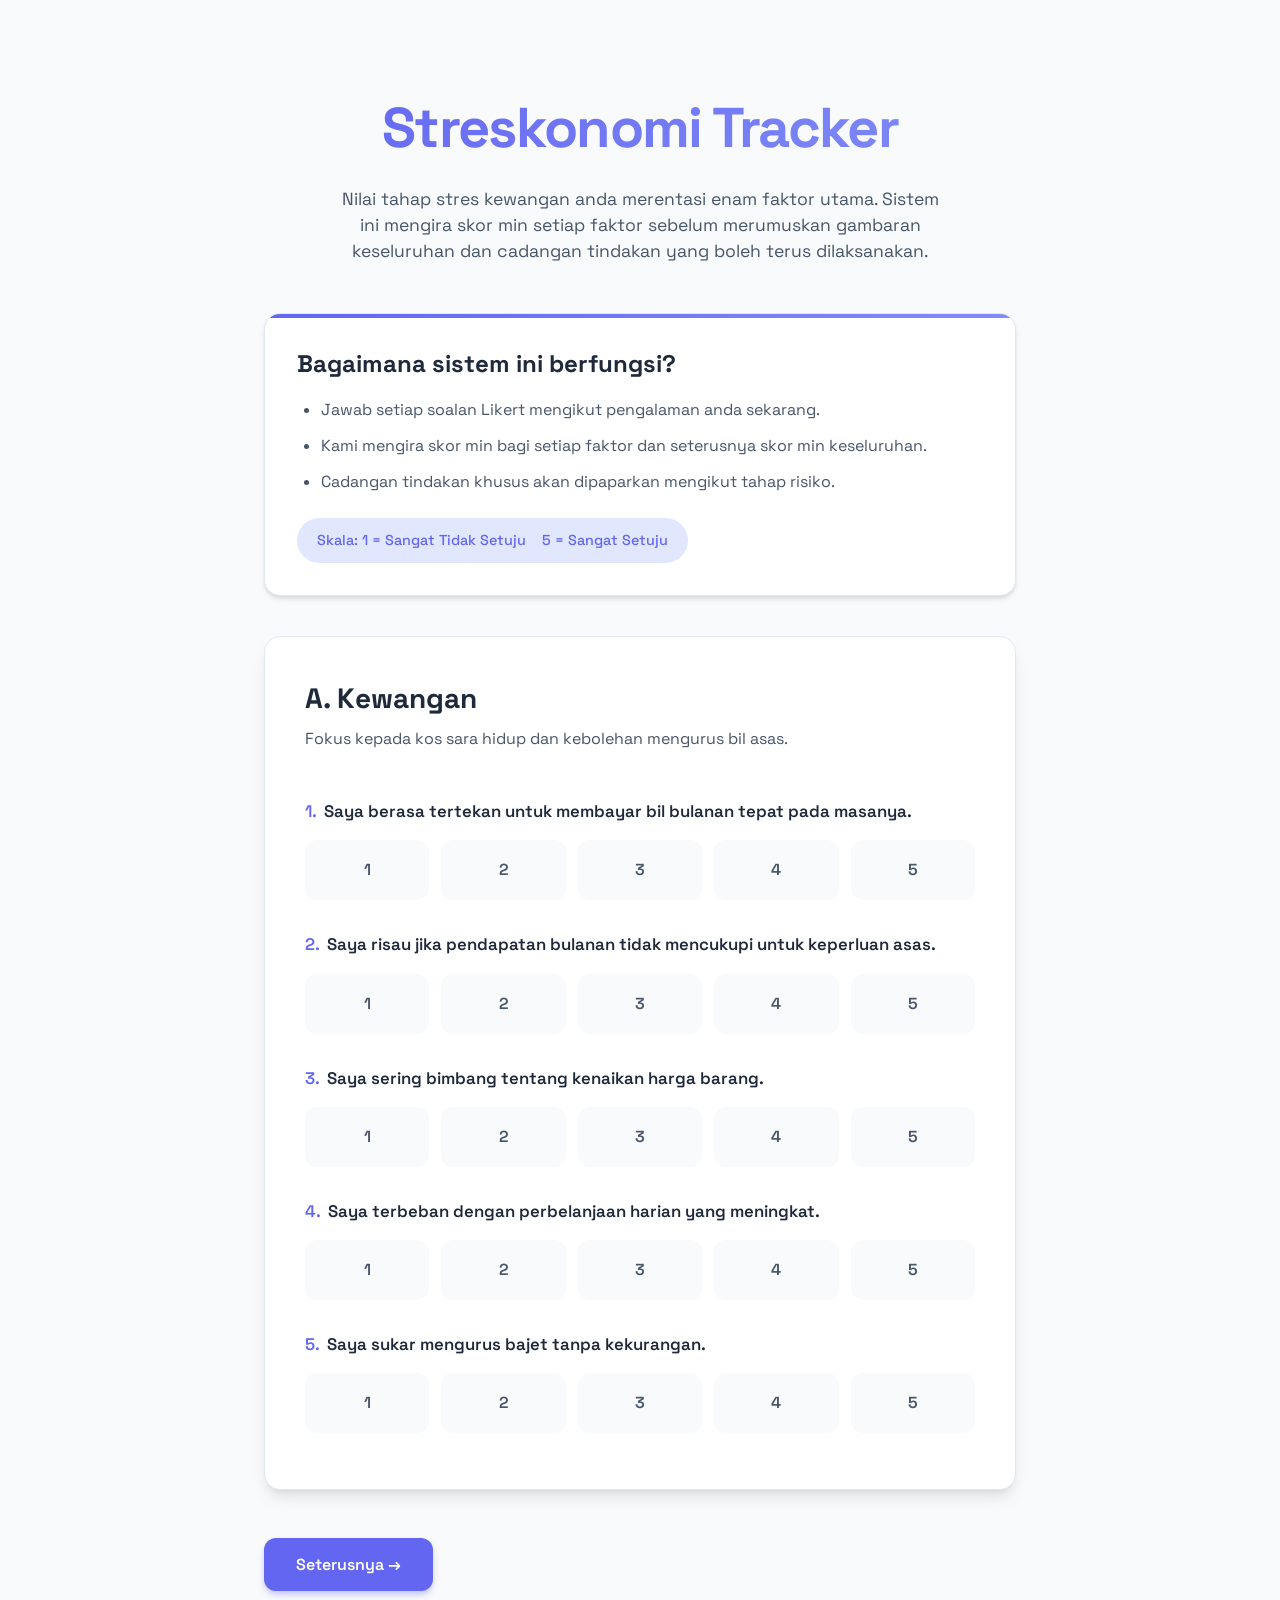
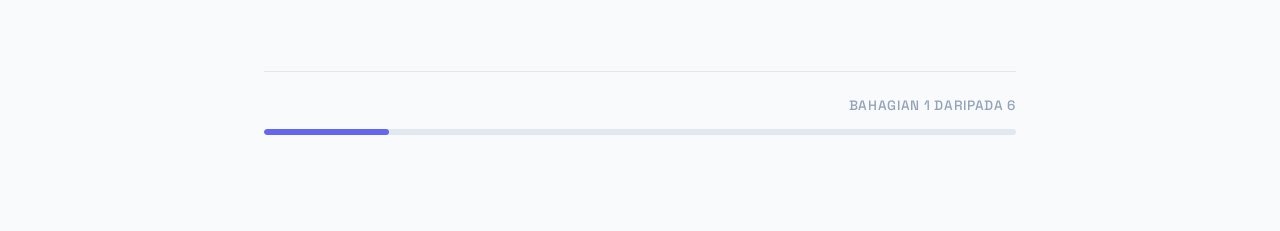
==== commit 389c5ce1: "add small padding" ====
--- a/index.html
+++ b/index.html
@@ -15,12 +15,14 @@
 <body>
   <div class="page-shell">
     <header>
-      <h1>Streskonomi Tracker</h1>
-      <p>
-        Nilai tahap stres kewangan anda merentasi enam faktor utama. Sistem ini
-        mengira skor min setiap faktor sebelum merumuskan gambaran keseluruhan
-        dan cadangan tindakan yang boleh terus dilaksanakan.
-      </p>
+      <div style="padding: 0 1rem;">
+        <h1>Streskonomi Tracker</h1>
+        <p>
+          Nilai tahap stres kewangan anda merentasi enam faktor utama. Sistem ini
+          mengira skor min setiap faktor sebelum merumuskan gambaran keseluruhan
+          dan cadangan tindakan yang boleh terus dilaksanakan.
+        </p>
+      </div>
     </header>
 
     <section class="hero-card" id="intro-card">
--- a/css/styles.css
+++ b/css/styles.css
@@ -528,16 +528,17 @@
 /* Responsive */
 @media (max-width: 640px) {
     .page-shell {
-        padding: 1.5rem 1rem 4rem;
+        padding: 1rem 0.25rem 3rem;
     }
 
     .likert-group {
-        gap: 0.5rem;
+        grid-template-columns: repeat(5, minmax(0, 1fr));
+        gap: 0.2rem;
     }
 
     .likert-group label {
-        padding: 0.75rem 0.25rem;
-        font-size: 0.9rem;
+        font-size: 0.75rem;
+        padding: 0.5rem 0;
     }
 
     .form-actions {
@@ -548,11 +549,18 @@
         width: 100%;
     }
 
-    .hero-card {
-        padding: 1.5rem;
-    }
-
-    .factor-card {
-        padding: 1.5rem;
+    .hero-card,
+    .factor-card,
+    #results {
+        padding: 1rem;
+        border-radius: var(--radius-md);
+    }
+
+    .results-summary h3 {
+        font-size: 1.5rem;
+    }
+
+    .results-summary .score-badge {
+        font-size: 3.5rem;
     }
 }
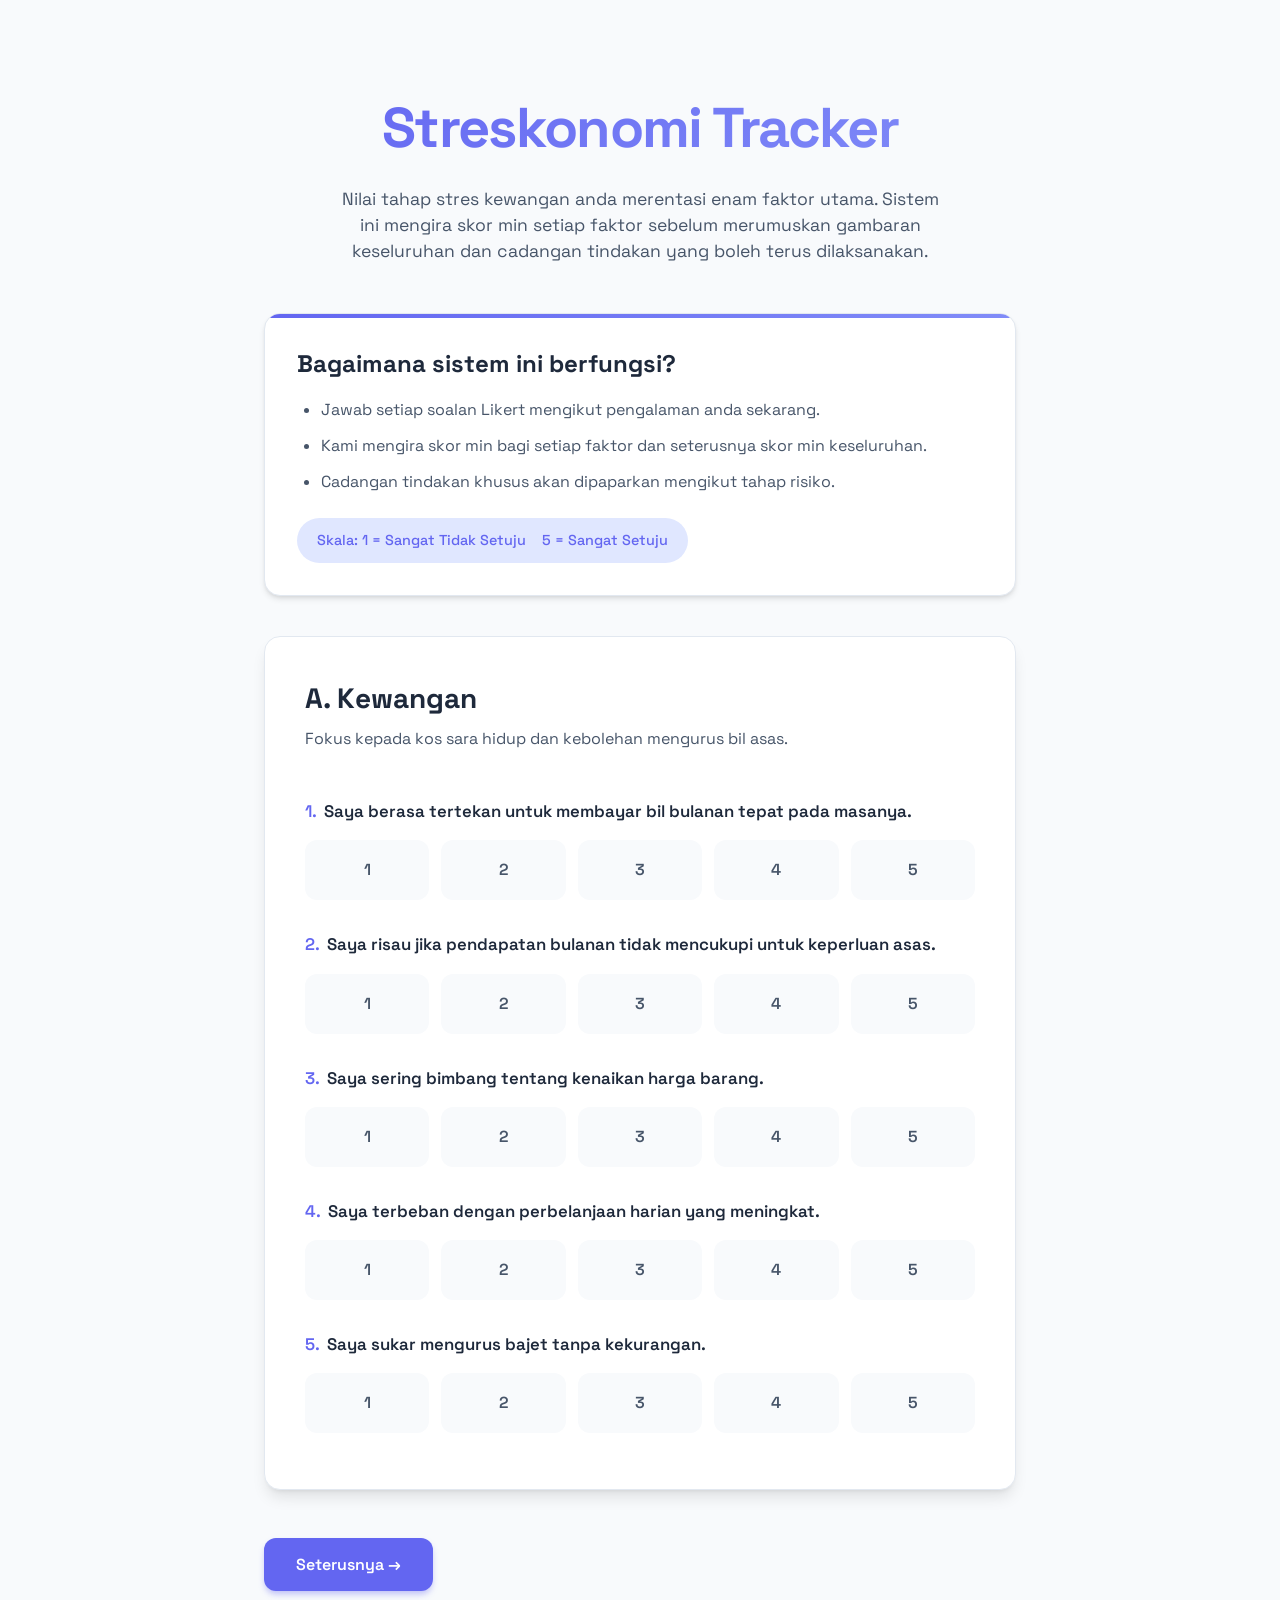
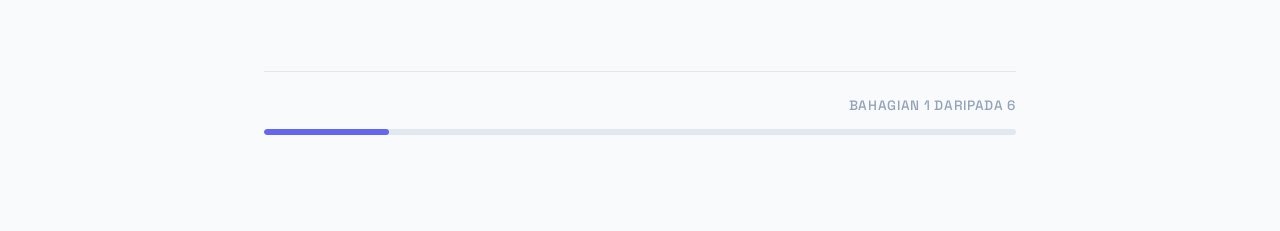
==== commit 2db36423: "feat: Implement targeted smooth scrolling for step navigation and adjust header padding." ====
--- a/index.html
+++ b/index.html
@@ -15,7 +15,7 @@
 <body>
   <div class="page-shell">
     <header>
-      <div style="padding: 0 1rem;">
+      <div style="padding: 0 0.75rem;">
         <h1>Streskonomi Tracker</h1>
         <p>
           Nilai tahap stres kewangan anda merentasi enam faktor utama. Sistem ini
--- a/css/styles.css
+++ b/css/styles.css
@@ -139,6 +139,7 @@
     flex-direction: column;
     gap: 2rem;
     transition: opacity 0.3s ease, transform 0.3s ease;
+    scroll-margin-top: 2rem;
 }
 
 .factor-card.hidden {
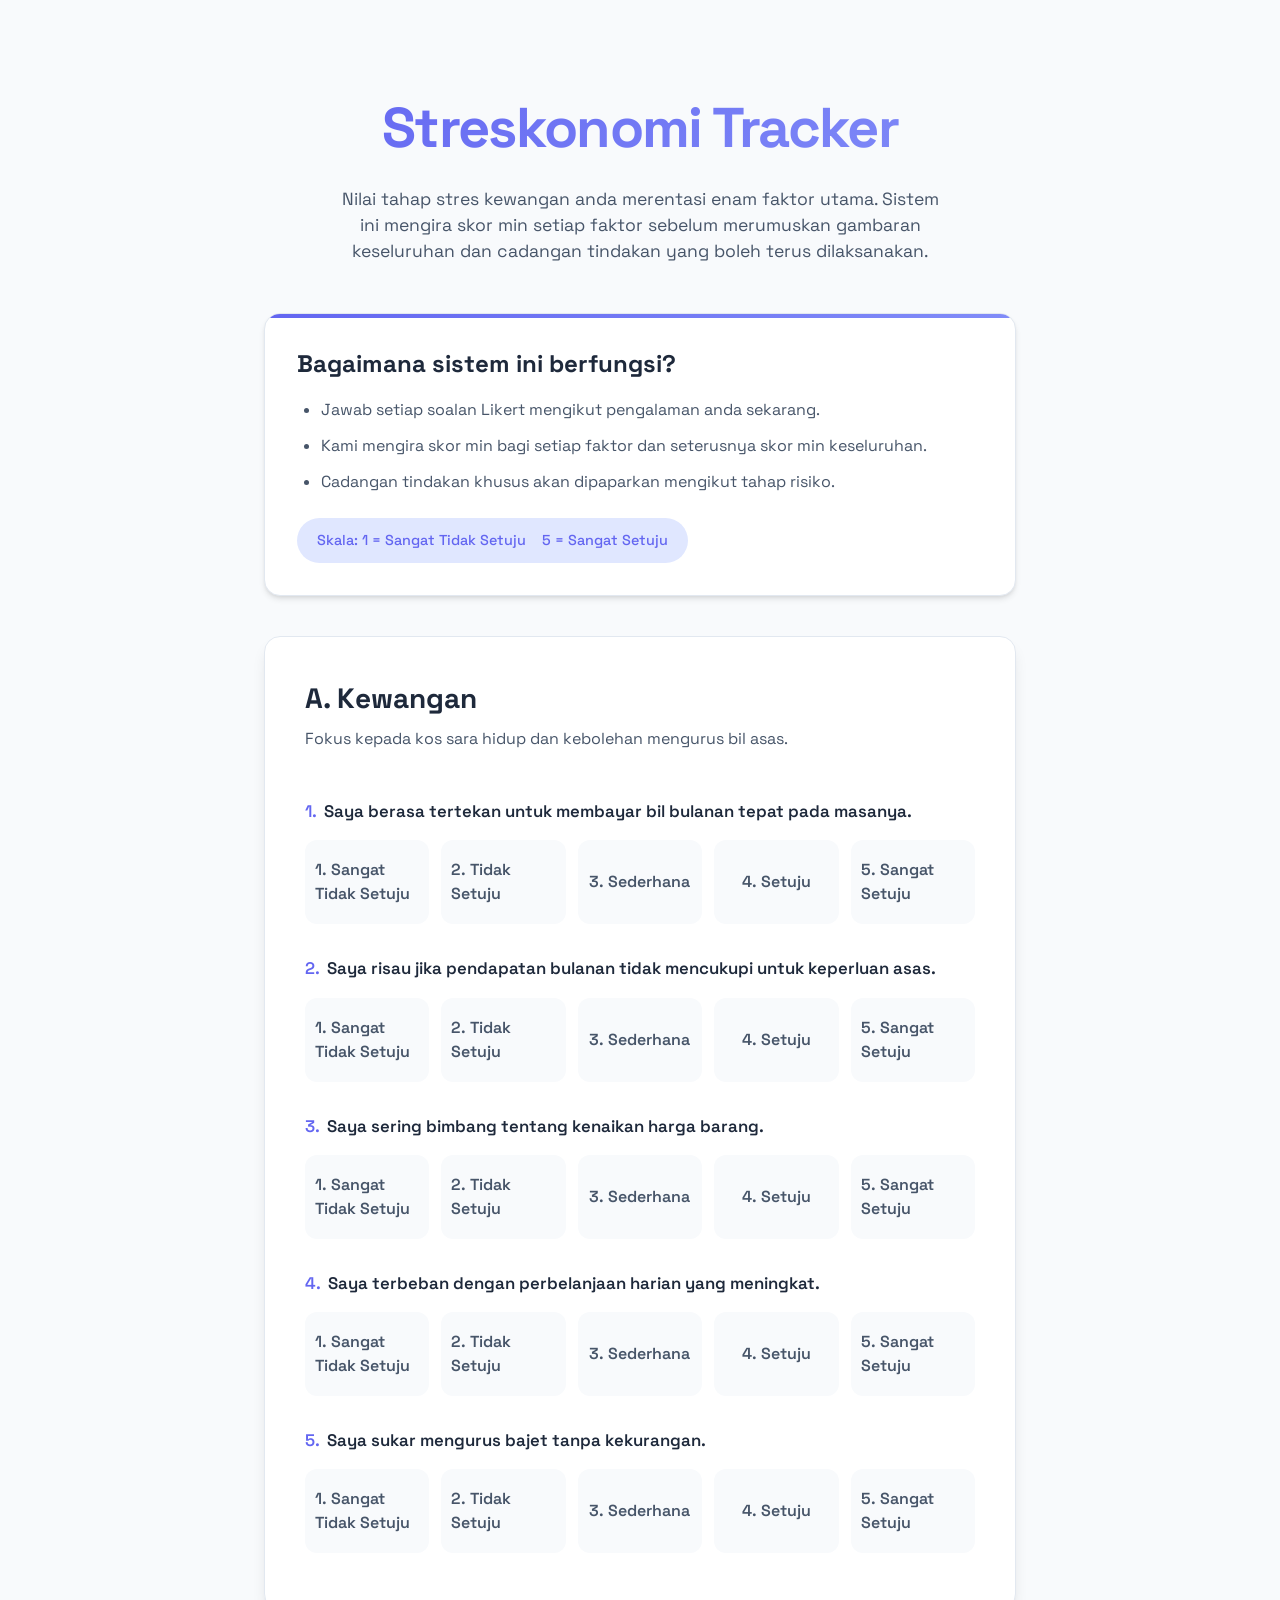
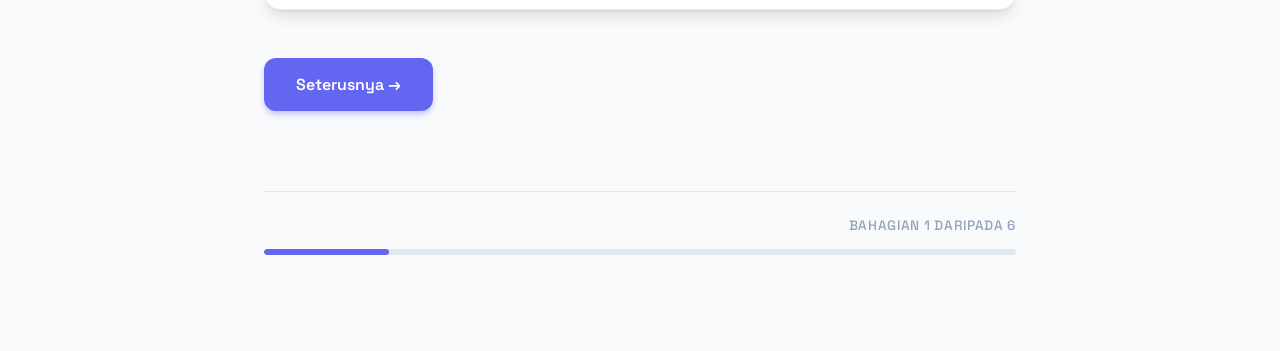
==== commit 01594be6: "FIX 1 : scale has text & all score at the bottom" ====
--- a/index.html
+++ b/index.html
@@ -50,51 +50,51 @@
               <li class="question">
                 <span>Saya berasa tertekan untuk membayar bil bulanan tepat pada masanya.</span>
                 <div class="likert-group">
-                  <label>1<input type="radio" name="kewangan-q1" value="1" required /></label>
-                  <label>2<input type="radio" name="kewangan-q1" value="2" /></label>
-                  <label>3<input type="radio" name="kewangan-q1" value="3" /></label>
-                  <label>4<input type="radio" name="kewangan-q1" value="4" /></label>
-                  <label>5<input type="radio" name="kewangan-q1" value="5" /></label>
+                  <label>1. Sangat Tidak Setuju<input type="radio" name="kewangan-q1" value="1" required /></label>
+                  <label>2. Tidak Setuju<input type="radio" name="kewangan-q1" value="2" /></label>
+                  <label>3. Sederhana<input type="radio" name="kewangan-q1" value="3" /></label>
+                  <label>4. Setuju<input type="radio" name="kewangan-q1" value="4" /></label>
+                  <label>5. Sangat Setuju<input type="radio" name="kewangan-q1" value="5" /></label>
                 </div>
               </li>
               <li class="question">
                 <span>Saya risau jika pendapatan bulanan tidak mencukupi untuk keperluan asas.</span>
                 <div class="likert-group">
-                  <label>1<input type="radio" name="kewangan-q2" value="1" /></label>
-                  <label>2<input type="radio" name="kewangan-q2" value="2" /></label>
-                  <label>3<input type="radio" name="kewangan-q2" value="3" /></label>
-                  <label>4<input type="radio" name="kewangan-q2" value="4" /></label>
-                  <label>5<input type="radio" name="kewangan-q2" value="5" /></label>
+                  <label>1. Sangat Tidak Setuju<input type="radio" name="kewangan-q2" value="1" /></label>
+                  <label>2. Tidak Setuju<input type="radio" name="kewangan-q2" value="2" /></label>
+                  <label>3. Sederhana<input type="radio" name="kewangan-q2" value="3" /></label>
+                  <label>4. Setuju<input type="radio" name="kewangan-q2" value="4" /></label>
+                  <label>5. Sangat Setuju<input type="radio" name="kewangan-q2" value="5" /></label>
                 </div>
               </li>
               <li class="question">
                 <span>Saya sering bimbang tentang kenaikan harga barang.</span>
                 <div class="likert-group">
-                  <label>1<input type="radio" name="kewangan-q3" value="1" /></label>
-                  <label>2<input type="radio" name="kewangan-q3" value="2" /></label>
-                  <label>3<input type="radio" name="kewangan-q3" value="3" /></label>
-                  <label>4<input type="radio" name="kewangan-q3" value="4" /></label>
-                  <label>5<input type="radio" name="kewangan-q3" value="5" /></label>
+                  <label>1. Sangat Tidak Setuju<input type="radio" name="kewangan-q3" value="1" /></label>
+                  <label>2. Tidak Setuju<input type="radio" name="kewangan-q3" value="2" /></label>
+                  <label>3. Sederhana<input type="radio" name="kewangan-q3" value="3" /></label>
+                  <label>4. Setuju<input type="radio" name="kewangan-q3" value="4" /></label>
+                  <label>5. Sangat Setuju<input type="radio" name="kewangan-q3" value="5" /></label>
                 </div>
               </li>
               <li class="question">
                 <span>Saya terbeban dengan perbelanjaan harian yang meningkat.</span>
                 <div class="likert-group">
-                  <label>1<input type="radio" name="kewangan-q4" value="1" /></label>
-                  <label>2<input type="radio" name="kewangan-q4" value="2" /></label>
-                  <label>3<input type="radio" name="kewangan-q4" value="3" /></label>
-                  <label>4<input type="radio" name="kewangan-q4" value="4" /></label>
-                  <label>5<input type="radio" name="kewangan-q4" value="5" /></label>
+                  <label>1. Sangat Tidak Setuju<input type="radio" name="kewangan-q4" value="1" /></label>
+                  <label>2. Tidak Setuju<input type="radio" name="kewangan-q4" value="2" /></label>
+                  <label>3. Sederhana<input type="radio" name="kewangan-q4" value="3" /></label>
+                  <label>4. Setuju<input type="radio" name="kewangan-q4" value="4" /></label>
+                  <label>5. Sangat Setuju<input type="radio" name="kewangan-q4" value="5" /></label>
                 </div>
               </li>
               <li class="question">
                 <span>Saya sukar mengurus bajet tanpa kekurangan.</span>
                 <div class="likert-group">
-                  <label>1<input type="radio" name="kewangan-q5" value="1" /></label>
-                  <label>2<input type="radio" name="kewangan-q5" value="2" /></label>
-                  <label>3<input type="radio" name="kewangan-q5" value="3" /></label>
-                  <label>4<input type="radio" name="kewangan-q5" value="4" /></label>
-                  <label>5<input type="radio" name="kewangan-q5" value="5" /></label>
+                  <label>1. Sangat Tidak Setuju<input type="radio" name="kewangan-q5" value="1" /></label>
+                  <label>2. Tidak Setuju<input type="radio" name="kewangan-q5" value="2" /></label>
+                  <label>3. Sederhana<input type="radio" name="kewangan-q5" value="3" /></label>
+                  <label>4. Setuju<input type="radio" name="kewangan-q5" value="4" /></label>
+                  <label>5. Sangat Setuju<input type="radio" name="kewangan-q5" value="5" /></label>
                 </div>
               </li>
             </ol>
@@ -109,51 +109,51 @@
               <li class="question">
                 <span>Saya bimbang kehilangan pekerjaan atau pendapatan.</span>
                 <div class="likert-group">
-                  <label>1<input type="radio" name="pendapatan-q1" value="1" required /></label>
-                  <label>2<input type="radio" name="pendapatan-q1" value="2" /></label>
-                  <label>3<input type="radio" name="pendapatan-q1" value="3" /></label>
-                  <label>4<input type="radio" name="pendapatan-q1" value="4" /></label>
-                  <label>5<input type="radio" name="pendapatan-q1" value="5" /></label>
+                  <label>1. Sangat Tidak Setuju<input type="radio" name="pendapatan-q1" value="1" required /></label>
+                  <label>2. Tidak Setuju<input type="radio" name="pendapatan-q1" value="2" /></label>
+                  <label>3. Sederhana<input type="radio" name="pendapatan-q1" value="3" /></label>
+                  <label>4. Setuju<input type="radio" name="pendapatan-q1" value="4" /></label>
+                  <label>5. Sangat Setuju<input type="radio" name="pendapatan-q1" value="5" /></label>
                 </div>
               </li>
               <li class="question">
                 <span>Pendapatan saya tidak setimpal dengan kos sara hidup.</span>
                 <div class="likert-group">
-                  <label>1<input type="radio" name="pendapatan-q2" value="1" /></label>
-                  <label>2<input type="radio" name="pendapatan-q2" value="2" /></label>
-                  <label>3<input type="radio" name="pendapatan-q2" value="3" /></label>
-                  <label>4<input type="radio" name="pendapatan-q2" value="4" /></label>
-                  <label>5<input type="radio" name="pendapatan-q2" value="5" /></label>
+                  <label>1. Sangat Tidak Setuju<input type="radio" name="pendapatan-q2" value="1" /></label>
+                  <label>2. Tidak Setuju<input type="radio" name="pendapatan-q2" value="2" /></label>
+                  <label>3. Sederhana<input type="radio" name="pendapatan-q2" value="3" /></label>
+                  <label>4. Setuju<input type="radio" name="pendapatan-q2" value="4" /></label>
+                  <label>5. Sangat Setuju<input type="radio" name="pendapatan-q2" value="5" /></label>
                 </div>
               </li>
               <li class="question">
                 <span>Keadaan ekonomi yang tidak menentu membuat saya risau.</span>
                 <div class="likert-group">
-                  <label>1<input type="radio" name="pendapatan-q3" value="1" /></label>
-                  <label>2<input type="radio" name="pendapatan-q3" value="2" /></label>
-                  <label>3<input type="radio" name="pendapatan-q3" value="3" /></label>
-                  <label>4<input type="radio" name="pendapatan-q3" value="4" /></label>
-                  <label>5<input type="radio" name="pendapatan-q3" value="5" /></label>
+                  <label>1. Sangat Tidak Setuju<input type="radio" name="pendapatan-q3" value="1" /></label>
+                  <label>2. Tidak Setuju<input type="radio" name="pendapatan-q3" value="2" /></label>
+                  <label>3. Sederhana<input type="radio" name="pendapatan-q3" value="3" /></label>
+                  <label>4. Setuju<input type="radio" name="pendapatan-q3" value="4" /></label>
+                  <label>5. Sangat Setuju<input type="radio" name="pendapatan-q3" value="5" /></label>
                 </div>
               </li>
               <li class="question">
                 <span>Saya tertekan memikirkan masa depan kerjaya.</span>
                 <div class="likert-group">
-                  <label>1<input type="radio" name="pendapatan-q4" value="1" /></label>
-                  <label>2<input type="radio" name="pendapatan-q4" value="2" /></label>
-                  <label>3<input type="radio" name="pendapatan-q4" value="3" /></label>
-                  <label>4<input type="radio" name="pendapatan-q4" value="4" /></label>
-                  <label>5<input type="radio" name="pendapatan-q4" value="5" /></label>
+                  <label>1. Sangat Tidak Setuju<input type="radio" name="pendapatan-q4" value="1" /></label>
+                  <label>2. Tidak Setuju<input type="radio" name="pendapatan-q4" value="2" /></label>
+                  <label>3. Sederhana<input type="radio" name="pendapatan-q4" value="3" /></label>
+                  <label>4. Setuju<input type="radio" name="pendapatan-q4" value="4" /></label>
+                  <label>5. Sangat Setuju<input type="radio" name="pendapatan-q4" value="5" /></label>
                 </div>
               </li>
               <li class="question">
                 <span>Saya risau tentang kecemasan kewangan yang tidak dijangka.</span>
                 <div class="likert-group">
-                  <label>1<input type="radio" name="pendapatan-q5" value="1" /></label>
-                  <label>2<input type="radio" name="pendapatan-q5" value="2" /></label>
-                  <label>3<input type="radio" name="pendapatan-q5" value="3" /></label>
-                  <label>4<input type="radio" name="pendapatan-q5" value="4" /></label>
-                  <label>5<input type="radio" name="pendapatan-q5" value="5" /></label>
+                  <label>1. Sangat Tidak Setuju<input type="radio" name="pendapatan-q5" value="1" /></label>
+                  <label>2. Tidak Setuju<input type="radio" name="pendapatan-q5" value="2" /></label>
+                  <label>3. Sederhana<input type="radio" name="pendapatan-q5" value="3" /></label>
+                  <label>4. Setuju<input type="radio" name="pendapatan-q5" value="4" /></label>
+                  <label>5. Sangat Setuju<input type="radio" name="pendapatan-q5" value="5" /></label>
                 </div>
               </li>
             </ol>
@@ -168,41 +168,41 @@
               <li class="question">
                 <span>Saya bimbang kerana tidak mempunyai simpanan mencukupi.</span>
                 <div class="likert-group">
-                  <label>1<input type="radio" name="simpanan-q1" value="1" required /></label>
-                  <label>2<input type="radio" name="simpanan-q1" value="2" /></label>
-                  <label>3<input type="radio" name="simpanan-q1" value="3" /></label>
-                  <label>4<input type="radio" name="simpanan-q1" value="4" /></label>
-                  <label>5<input type="radio" name="simpanan-q1" value="5" /></label>
+                  <label>1. Sangat Tidak Setuju<input type="radio" name="simpanan-q1" value="1" required /></label>
+                  <label>2. Tidak Setuju<input type="radio" name="simpanan-q1" value="2" /></label>
+                  <label>3. Sederhana<input type="radio" name="simpanan-q1" value="3" /></label>
+                  <label>4. Setuju<input type="radio" name="simpanan-q1" value="4" /></label>
+                  <label>5. Sangat Setuju<input type="radio" name="simpanan-q1" value="5" /></label>
                 </div>
               </li>
               <li class="question">
                 <span>Saya takut tidak mampu menampung pendidikan anak pada masa depan.</span>
                 <div class="likert-group">
-                  <label>1<input type="radio" name="simpanan-q2" value="1" /></label>
-                  <label>2<input type="radio" name="simpanan-q2" value="2" /></label>
-                  <label>3<input type="radio" name="simpanan-q2" value="3" /></label>
-                  <label>4<input type="radio" name="simpanan-q2" value="4" /></label>
-                  <label>5<input type="radio" name="simpanan-q2" value="5" /></label>
+                  <label>1. Sangat Tidak Setuju<input type="radio" name="simpanan-q2" value="1" /></label>
+                  <label>2. Tidak Setuju<input type="radio" name="simpanan-q2" value="2" /></label>
+                  <label>3. Sederhana<input type="radio" name="simpanan-q2" value="3" /></label>
+                  <label>4. Setuju<input type="radio" name="simpanan-q2" value="4" /></label>
+                  <label>5. Sangat Setuju<input type="radio" name="simpanan-q2" value="5" /></label>
                 </div>
               </li>
               <li class="question">
                 <span>Saya risau tentang keupayaan menghadapi persaraan.</span>
                 <div class="likert-group">
-                  <label>1<input type="radio" name="simpanan-q3" value="1" /></label>
-                  <label>2<input type="radio" name="simpanan-q3" value="2" /></label>
-                  <label>3<input type="radio" name="simpanan-q3" value="3" /></label>
-                  <label>4<input type="radio" name="simpanan-q3" value="4" /></label>
-                  <label>5<input type="radio" name="simpanan-q3" value="5" /></label>
+                  <label>1. Sangat Tidak Setuju<input type="radio" name="simpanan-q3" value="1" /></label>
+                  <label>2. Tidak Setuju<input type="radio" name="simpanan-q3" value="2" /></label>
+                  <label>3. Sederhana<input type="radio" name="simpanan-q3" value="3" /></label>
+                  <label>4. Setuju<input type="radio" name="simpanan-q3" value="4" /></label>
+                  <label>5. Sangat Setuju<input type="radio" name="simpanan-q3" value="5" /></label>
                 </div>
               </li>
               <li class="question">
                 <span>Saya tidak yakin dengan kestabilan kewangan keluarga pada masa depan.</span>
                 <div class="likert-group">
-                  <label>1<input type="radio" name="simpanan-q4" value="1" /></label>
-                  <label>2<input type="radio" name="simpanan-q4" value="2" /></label>
-                  <label>3<input type="radio" name="simpanan-q4" value="3" /></label>
-                  <label>4<input type="radio" name="simpanan-q4" value="4" /></label>
-                  <label>5<input type="radio" name="simpanan-q4" value="5" /></label>
+                  <label>1. Sangat Tidak Setuju<input type="radio" name="simpanan-q4" value="1" /></label>
+                  <label>2. Tidak Setuju<input type="radio" name="simpanan-q4" value="2" /></label>
+                  <label>3. Sederhana<input type="radio" name="simpanan-q4" value="3" /></label>
+                  <label>4. Setuju<input type="radio" name="simpanan-q4" value="4" /></label>
+                  <label>5. Sangat Setuju<input type="radio" name="simpanan-q4" value="5" /></label>
                 </div>
               </li>
             </ol>
@@ -217,41 +217,41 @@
               <li class="question">
                 <span>Saya tertekan dengan jumlah hutang yang perlu dibayar.</span>
                 <div class="likert-group">
-                  <label>1<input type="radio" name="hutang-q1" value="1" required /></label>
-                  <label>2<input type="radio" name="hutang-q1" value="2" /></label>
-                  <label>3<input type="radio" name="hutang-q1" value="3" /></label>
-                  <label>4<input type="radio" name="hutang-q1" value="4" /></label>
-                  <label>5<input type="radio" name="hutang-q1" value="5" /></label>
+                  <label>1. Sangat Tidak Setuju<input type="radio" name="hutang-q1" value="1" required /></label>
+                  <label>2. Tidak Setuju<input type="radio" name="hutang-q1" value="2" /></label>
+                  <label>3. Sederhana<input type="radio" name="hutang-q1" value="3" /></label>
+                  <label>4. Setuju<input type="radio" name="hutang-q1" value="4" /></label>
+                  <label>5. Sangat Setuju<input type="radio" name="hutang-q1" value="5" /></label>
                 </div>
               </li>
               <li class="question">
                 <span>Saya sukar mengimbangi hutang dan perbelanjaan hidup.</span>
                 <div class="likert-group">
-                  <label>1<input type="radio" name="hutang-q2" value="1" /></label>
-                  <label>2<input type="radio" name="hutang-q2" value="2" /></label>
-                  <label>3<input type="radio" name="hutang-q2" value="3" /></label>
-                  <label>4<input type="radio" name="hutang-q2" value="4" /></label>
-                  <label>5<input type="radio" name="hutang-q2" value="5" /></label>
+                  <label>1. Sangat Tidak Setuju<input type="radio" name="hutang-q2" value="1" /></label>
+                  <label>2. Tidak Setuju<input type="radio" name="hutang-q2" value="2" /></label>
+                  <label>3. Sederhana<input type="radio" name="hutang-q2" value="3" /></label>
+                  <label>4. Setuju<input type="radio" name="hutang-q2" value="4" /></label>
+                  <label>5. Sangat Setuju<input type="radio" name="hutang-q2" value="5" /></label>
                 </div>
               </li>
               <li class="question">
                 <span>Saya risau jika gagal membayar pinjaman tepat pada waktunya.</span>
                 <div class="likert-group">
-                  <label>1<input type="radio" name="hutang-q3" value="1" /></label>
-                  <label>2<input type="radio" name="hutang-q3" value="2" /></label>
-                  <label>3<input type="radio" name="hutang-q3" value="3" /></label>
-                  <label>4<input type="radio" name="hutang-q3" value="4" /></label>
-                  <label>5<input type="radio" name="hutang-q3" value="5" /></label>
+                  <label>1. Sangat Tidak Setuju<input type="radio" name="hutang-q3" value="1" /></label>
+                  <label>2. Tidak Setuju<input type="radio" name="hutang-q3" value="2" /></label>
+                  <label>3. Sederhana<input type="radio" name="hutang-q3" value="3" /></label>
+                  <label>4. Setuju<input type="radio" name="hutang-q3" value="4" /></label>
+                  <label>5. Sangat Setuju<input type="radio" name="hutang-q3" value="5" /></label>
                 </div>
               </li>
               <li class="question">
                 <span>Hutang memberi kesan kepada kesejahteraan mental saya.</span>
                 <div class="likert-group">
-                  <label>1<input type="radio" name="hutang-q4" value="1" /></label>
-                  <label>2<input type="radio" name="hutang-q4" value="2" /></label>
-                  <label>3<input type="radio" name="hutang-q4" value="3" /></label>
-                  <label>4<input type="radio" name="hutang-q4" value="4" /></label>
-                  <label>5<input type="radio" name="hutang-q4" value="5" /></label>
+                  <label>1. Sangat Tidak Setuju<input type="radio" name="hutang-q4" value="1" /></label>
+                  <label>2. Tidak Setuju<input type="radio" name="hutang-q4" value="2" /></label>
+                  <label>3. Sederhana<input type="radio" name="hutang-q4" value="3" /></label>
+                  <label>4. Setuju<input type="radio" name="hutang-q4" value="4" /></label>
+                  <label>5. Sangat Setuju<input type="radio" name="hutang-q4" value="5" /></label>
                 </div>
               </li>
             </ol>
@@ -266,41 +266,42 @@
               <li class="question">
                 <span>Saya malu apabila tidak dapat mencapai tahap standard hidup masyarakat.</span>
                 <div class="likert-group">
-                  <label>1<input type="radio" name="tekanan_sosial-q1" value="1" required /></label>
-                  <label>2<input type="radio" name="tekanan_sosial-q1" value="2" /></label>
-                  <label>3<input type="radio" name="tekanan_sosial-q1" value="3" /></label>
-                  <label>4<input type="radio" name="tekanan_sosial-q1" value="4" /></label>
-                  <label>5<input type="radio" name="tekanan_sosial-q1" value="5" /></label>
+                  <label>1. Sangat Tidak Setuju<input type="radio" name="tekanan_sosial-q1" value="1"
+                      required /></label>
+                  <label>2. Tidak Setuju<input type="radio" name="tekanan_sosial-q1" value="2" /></label>
+                  <label>3. Sederhana<input type="radio" name="tekanan_sosial-q1" value="3" /></label>
+                  <label>4. Setuju<input type="radio" name="tekanan_sosial-q1" value="4" /></label>
+                  <label>5. Sangat Setuju<input type="radio" name="tekanan_sosial-q1" value="5" /></label>
                 </div>
               </li>
               <li class="question">
                 <span>Saya tertekan apabila perlu membantu kewangan keluarga.</span>
                 <div class="likert-group">
-                  <label>1<input type="radio" name="tekanan_sosial-q2" value="1" /></label>
-                  <label>2<input type="radio" name="tekanan_sosial-q2" value="2" /></label>
-                  <label>3<input type="radio" name="tekanan_sosial-q2" value="3" /></label>
-                  <label>4<input type="radio" name="tekanan_sosial-q2" value="4" /></label>
-                  <label>5<input type="radio" name="tekanan_sosial-q2" value="5" /></label>
+                  <label>1. Sangat Tidak Setuju<input type="radio" name="tekanan_sosial-q2" value="1" /></label>
+                  <label>2. Tidak Setuju<input type="radio" name="tekanan_sosial-q2" value="2" /></label>
+                  <label>3. Sederhana<input type="radio" name="tekanan_sosial-q2" value="3" /></label>
+                  <label>4. Setuju<input type="radio" name="tekanan_sosial-q2" value="4" /></label>
+                  <label>5. Sangat Setuju<input type="radio" name="tekanan_sosial-q2" value="5" /></label>
                 </div>
               </li>
               <li class="question">
                 <span>Saya tertekan apabila melihat orang lain lebih stabil kewangannya.</span>
                 <div class="likert-group">
-                  <label>1<input type="radio" name="tekanan_sosial-q3" value="1" /></label>
-                  <label>2<input type="radio" name="tekanan_sosial-q3" value="2" /></label>
-                  <label>3<input type="radio" name="tekanan_sosial-q3" value="3" /></label>
-                  <label>4<input type="radio" name="tekanan_sosial-q3" value="4" /></label>
-                  <label>5<input type="radio" name="tekanan_sosial-q3" value="5" /></label>
+                  <label>1. Sangat Tidak Setuju<input type="radio" name="tekanan_sosial-q3" value="1" /></label>
+                  <label>2. Tidak Setuju<input type="radio" name="tekanan_sosial-q3" value="2" /></label>
+                  <label>3. Sederhana<input type="radio" name="tekanan_sosial-q3" value="3" /></label>
+                  <label>4. Setuju<input type="radio" name="tekanan_sosial-q3" value="4" /></label>
+                  <label>5. Sangat Setuju<input type="radio" name="tekanan_sosial-q3" value="5" /></label>
                 </div>
               </li>
               <li class="question">
                 <span>Saya berasa rendah diri kerana kedudukan kewangan.</span>
                 <div class="likert-group">
-                  <label>1<input type="radio" name="tekanan_sosial-q4" value="1" /></label>
-                  <label>2<input type="radio" name="tekanan_sosial-q4" value="2" /></label>
-                  <label>3<input type="radio" name="tekanan_sosial-q4" value="3" /></label>
-                  <label>4<input type="radio" name="tekanan_sosial-q4" value="4" /></label>
-                  <label>5<input type="radio" name="tekanan_sosial-q4" value="5" /></label>
+                  <label>1. Sangat Tidak Setuju<input type="radio" name="tekanan_sosial-q4" value="1" /></label>
+                  <label>2. Tidak Setuju<input type="radio" name="tekanan_sosial-q4" value="2" /></label>
+                  <label>3. Sederhana<input type="radio" name="tekanan_sosial-q4" value="3" /></label>
+                  <label>4. Setuju<input type="radio" name="tekanan_sosial-q4" value="4" /></label>
+                  <label>5. Sangat Setuju<input type="radio" name="tekanan_sosial-q4" value="5" /></label>
                 </div>
               </li>
             </ol>
@@ -315,51 +316,51 @@
               <li class="question">
                 <span>Saya mudah marah kerana masalah kewangan.</span>
                 <div class="likert-group">
-                  <label>1<input type="radio" name="reaksi_emosi-q1" value="1" required /></label>
-                  <label>2<input type="radio" name="reaksi_emosi-q1" value="2" /></label>
-                  <label>3<input type="radio" name="reaksi_emosi-q1" value="3" /></label>
-                  <label>4<input type="radio" name="reaksi_emosi-q1" value="4" /></label>
-                  <label>5<input type="radio" name="reaksi_emosi-q1" value="5" /></label>
+                  <label>1. Sangat Tidak Setuju<input type="radio" name="reaksi_emosi-q1" value="1" required /></label>
+                  <label>2. Tidak Setuju<input type="radio" name="reaksi_emosi-q1" value="2" /></label>
+                  <label>3. Sederhana<input type="radio" name="reaksi_emosi-q1" value="3" /></label>
+                  <label>4. Setuju<input type="radio" name="reaksi_emosi-q1" value="4" /></label>
+                  <label>5. Sangat Setuju<input type="radio" name="reaksi_emosi-q1" value="5" /></label>
                 </div>
               </li>
               <li class="question">
                 <span>Masalah kewangan mengganggu tidur saya.</span>
                 <div class="likert-group">
-                  <label>1<input type="radio" name="reaksi_emosi-q2" value="1" /></label>
-                  <label>2<input type="radio" name="reaksi_emosi-q2" value="2" /></label>
-                  <label>3<input type="radio" name="reaksi_emosi-q2" value="3" /></label>
-                  <label>4<input type="radio" name="reaksi_emosi-q2" value="4" /></label>
-                  <label>5<input type="radio" name="reaksi_emosi-q2" value="5" /></label>
+                  <label>1. Sangat Tidak Setuju<input type="radio" name="reaksi_emosi-q2" value="1" /></label>
+                  <label>2. Tidak Setuju<input type="radio" name="reaksi_emosi-q2" value="2" /></label>
+                  <label>3. Sederhana<input type="radio" name="reaksi_emosi-q2" value="3" /></label>
+                  <label>4. Setuju<input type="radio" name="reaksi_emosi-q2" value="4" /></label>
+                  <label>5. Sangat Setuju<input type="radio" name="reaksi_emosi-q2" value="5" /></label>
                 </div>
               </li>
               <li class="question">
                 <span>Saya cepat cemas ketika memikirkan masa depan ekonomi.</span>
                 <div class="likert-group">
-                  <label>1<input type="radio" name="reaksi_emosi-q3" value="1" /></label>
-                  <label>2<input type="radio" name="reaksi_emosi-q3" value="2" /></label>
-                  <label>3<input type="radio" name="reaksi_emosi-q3" value="3" /></label>
-                  <label>4<input type="radio" name="reaksi_emosi-q3" value="4" /></label>
-                  <label>5<input type="radio" name="reaksi_emosi-q3" value="5" /></label>
+                  <label>1. Sangat Tidak Setuju<input type="radio" name="reaksi_emosi-q3" value="1" /></label>
+                  <label>2. Tidak Setuju<input type="radio" name="reaksi_emosi-q3" value="2" /></label>
+                  <label>3. Sederhana<input type="radio" name="reaksi_emosi-q3" value="3" /></label>
+                  <label>4. Setuju<input type="radio" name="reaksi_emosi-q3" value="4" /></label>
+                  <label>5. Sangat Setuju<input type="radio" name="reaksi_emosi-q3" value="5" /></label>
                 </div>
               </li>
               <li class="question">
                 <span>Saya rasa hilang kawalan terhadap kewangan.</span>
                 <div class="likert-group">
-                  <label>1<input type="radio" name="reaksi_emosi-q4" value="1" /></label>
-                  <label>2<input type="radio" name="reaksi_emosi-q4" value="2" /></label>
-                  <label>3<input type="radio" name="reaksi_emosi-q4" value="3" /></label>
-                  <label>4<input type="radio" name="reaksi_emosi-q4" value="4" /></label>
-                  <label>5<input type="radio" name="reaksi_emosi-q4" value="5" /></label>
+                  <label>1. Sangat Tidak Setuju<input type="radio" name="reaksi_emosi-q4" value="1" /></label>
+                  <label>2. Tidak Setuju<input type="radio" name="reaksi_emosi-q4" value="2" /></label>
+                  <label>3. Sederhana<input type="radio" name="reaksi_emosi-q4" value="3" /></label>
+                  <label>4. Setuju<input type="radio" name="reaksi_emosi-q4" value="4" /></label>
+                  <label>5. Sangat Setuju<input type="radio" name="reaksi_emosi-q4" value="5" /></label>
                 </div>
               </li>
               <li class="question">
                 <span>Saya berasa putus asa tentang situasi ekonomi saya.</span>
                 <div class="likert-group">
-                  <label>1<input type="radio" name="reaksi_emosi-q5" value="1" /></label>
-                  <label>2<input type="radio" name="reaksi_emosi-q5" value="2" /></label>
-                  <label>3<input type="radio" name="reaksi_emosi-q5" value="3" /></label>
-                  <label>4<input type="radio" name="reaksi_emosi-q5" value="4" /></label>
-                  <label>5<input type="radio" name="reaksi_emosi-q5" value="5" /></label>
+                  <label>1. Sangat Tidak Setuju<input type="radio" name="reaksi_emosi-q5" value="1" /></label>
+                  <label>2. Tidak Setuju<input type="radio" name="reaksi_emosi-q5" value="2" /></label>
+                  <label>3. Sederhana<input type="radio" name="reaksi_emosi-q5" value="3" /></label>
+                  <label>4. Setuju<input type="radio" name="reaksi_emosi-q5" value="4" /></label>
+                  <label>5. Sangat Setuju<input type="radio" name="reaksi_emosi-q5" value="5" /></label>
                 </div>
               </li>
             </ol>
@@ -387,49 +388,53 @@
       </form>
 
       <section id="results" class="hidden">
-        <div class="results-summary">
+        <h2 style="text-align: center; margin-bottom: 2rem; color: var(--accent); font-size: 2rem;">Keputusan Analisis
+        </h2>
+
+        <div class="results-grid">
+          <article class="result-card" data-result="kewangan">
+            <h4>Kewangan</h4>
+            <p>Skor Min: <span class="factor-mean">--</span></p>
+            <p>Tahap: <span class="factor-level">--</span></p>
+            <ul class="factor-recos"></ul>
+          </article>
+          <article class="result-card" data-result="pendapatan">
+            <h4>Pendapatan &amp; Pekerjaan</h4>
+            <p>Skor Min: <span class="factor-mean">--</span></p>
+            <p>Tahap: <span class="factor-level">--</span></p>
+            <ul class="factor-recos"></ul>
+          </article>
+          <article class="result-card" data-result="simpanan">
+            <h4>Simpanan &amp; Masa Depan</h4>
+            <p>Skor Min: <span class="factor-mean">--</span></p>
+            <p>Tahap: <span class="factor-level">--</span></p>
+            <ul class="factor-recos"></ul>
+          </article>
+          <article class="result-card" data-result="hutang">
+            <h4>Hutang &amp; Komitmen</h4>
+            <p>Skor Min: <span class="factor-mean">--</span></p>
+            <p>Tahap: <span class="factor-level">--</span></p>
+            <ul class="factor-recos"></ul>
+          </article>
+          <article class="result-card" data-result="tekanan_sosial">
+            <h4>Tekanan Sosial</h4>
+            <p>Skor Min: <span class="factor-mean">--</span></p>
+            <p>Tahap: <span class="factor-level">--</span></p>
+            <ul class="factor-recos"></ul>
+          </article>
+          <article class="result-card" data-result="reaksi_emosi">
+            <h4>Reaksi Emosi</h4>
+            <p>Skor Min: <span class="factor-mean">--</span></p>
+            <p>Tahap: <span class="factor-level">--</span></p>
+            <ul class="factor-recos"></ul>
+          </article>
+        </div>
+
+        <div class="results-summary"
+          style="border-bottom: none; border-top: 1px solid var(--border-soft); margin-bottom: 2rem; padding-top: 2rem; padding-bottom: 0;">
           <h3>Gambaran Keseluruhan</h3>
           <div class="score-badge" id="overall-score">--</div>
           <p id="overall-level">Skor belum dikira.</p>
-        </div>
-
-        <div class="results-grid">
-          <article class="result-card" data-result="kewangan">
-            <h4>Kewangan</h4>
-            <p>Skor Min: <span class="factor-mean">--</span></p>
-            <p>Tahap: <span class="factor-level">--</span></p>
-            <ul class="factor-recos"></ul>
-          </article>
-          <article class="result-card" data-result="pendapatan">
-            <h4>Pendapatan &amp; Pekerjaan</h4>
-            <p>Skor Min: <span class="factor-mean">--</span></p>
-            <p>Tahap: <span class="factor-level">--</span></p>
-            <ul class="factor-recos"></ul>
-          </article>
-          <article class="result-card" data-result="simpanan">
-            <h4>Simpanan &amp; Masa Depan</h4>
-            <p>Skor Min: <span class="factor-mean">--</span></p>
-            <p>Tahap: <span class="factor-level">--</span></p>
-            <ul class="factor-recos"></ul>
-          </article>
-          <article class="result-card" data-result="hutang">
-            <h4>Hutang &amp; Komitmen</h4>
-            <p>Skor Min: <span class="factor-mean">--</span></p>
-            <p>Tahap: <span class="factor-level">--</span></p>
-            <ul class="factor-recos"></ul>
-          </article>
-          <article class="result-card" data-result="tekanan_sosial">
-            <h4>Tekanan Sosial</h4>
-            <p>Skor Min: <span class="factor-mean">--</span></p>
-            <p>Tahap: <span class="factor-level">--</span></p>
-            <ul class="factor-recos"></ul>
-          </article>
-          <article class="result-card" data-result="reaksi_emosi">
-            <h4>Reaksi Emosi</h4>
-            <p>Skor Min: <span class="factor-mean">--</span></p>
-            <p>Tahap: <span class="factor-level">--</span></p>
-            <ul class="factor-recos"></ul>
-          </article>
         </div>
 
         <div class="overall-recommendation">
--- a/css/styles.css
+++ b/css/styles.css
@@ -533,13 +533,18 @@
     }
 
     .likert-group {
-        grid-template-columns: repeat(5, minmax(0, 1fr));
-        gap: 0.2rem;
+        display: flex;
+        flex-direction: column;
+        gap: 0.5rem;
     }
 
     .likert-group label {
-        font-size: 0.75rem;
-        padding: 0.5rem 0;
+        font-size: 0.9rem;
+        padding: 0.75rem 1rem;
+        text-align: left;
+        flex-direction: row;
+        justify-content: flex-start;
+        gap: 0.75rem;
     }
 
     .form-actions {
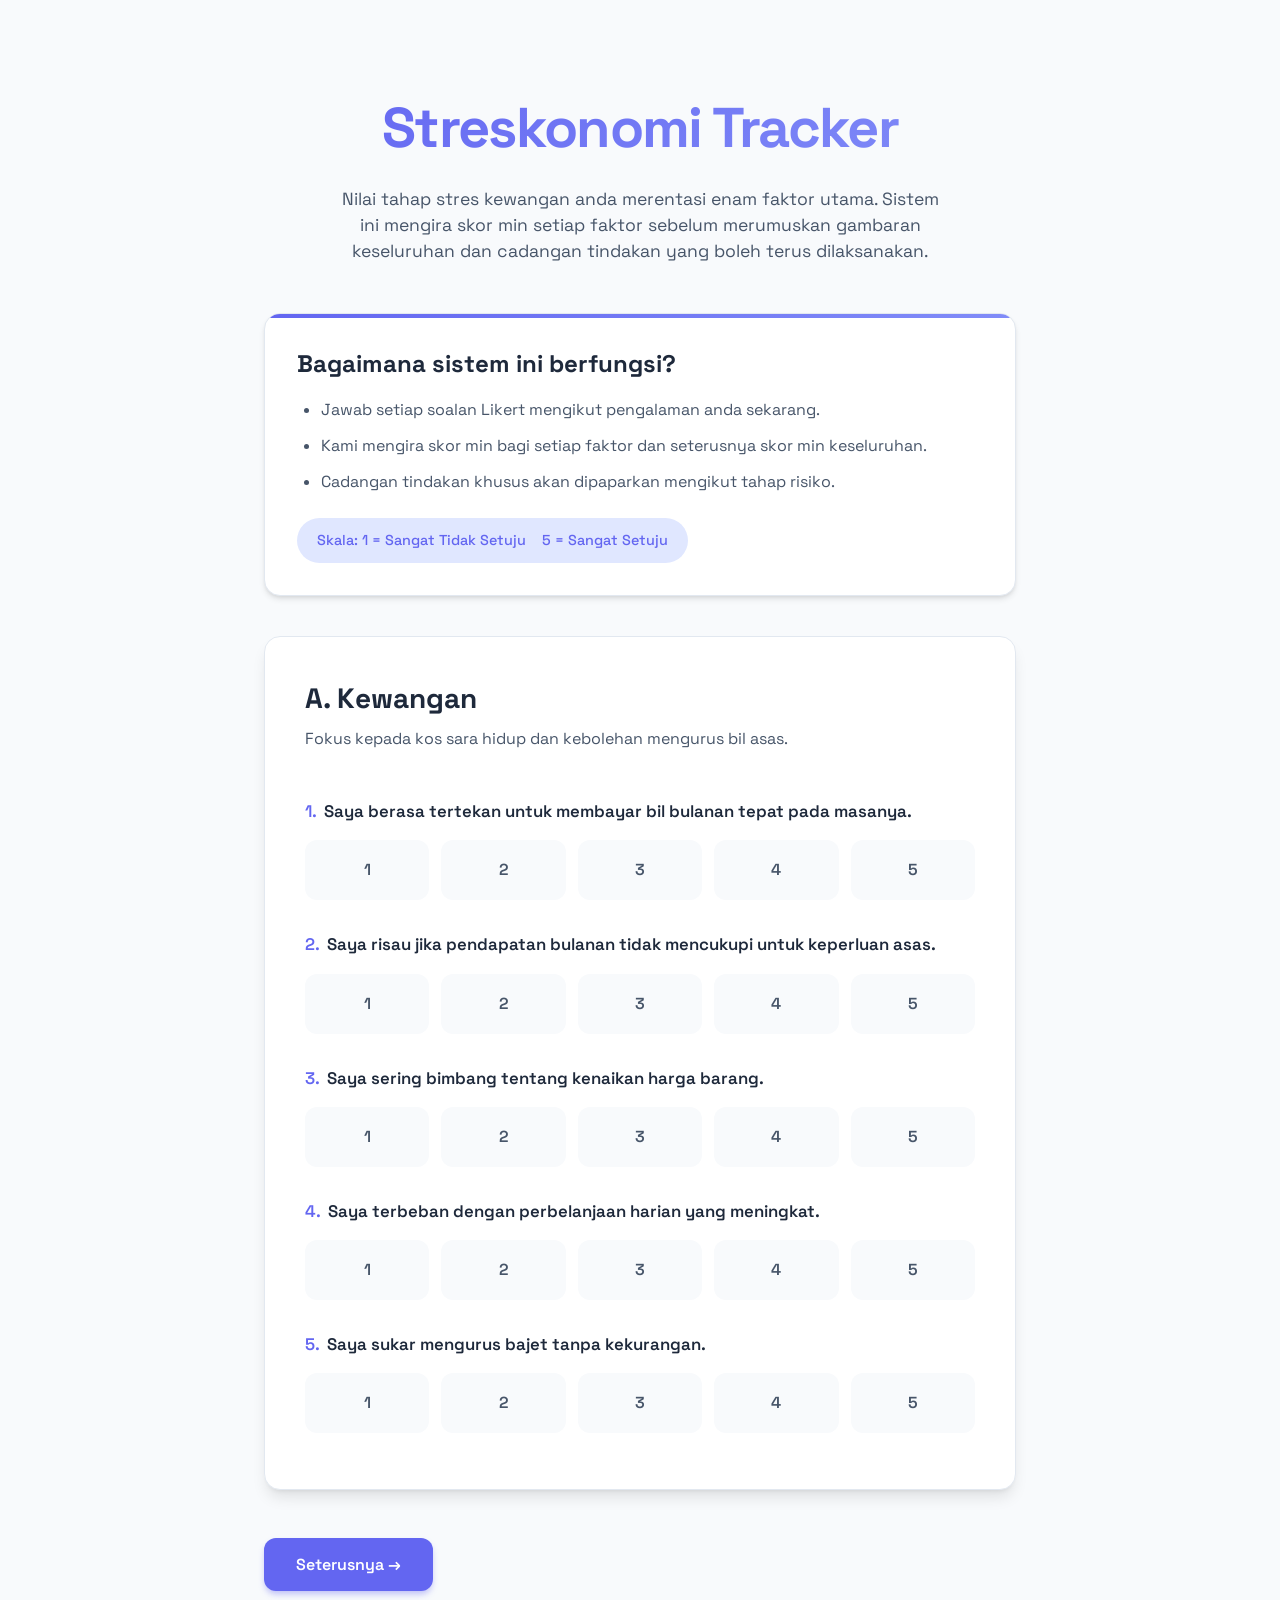
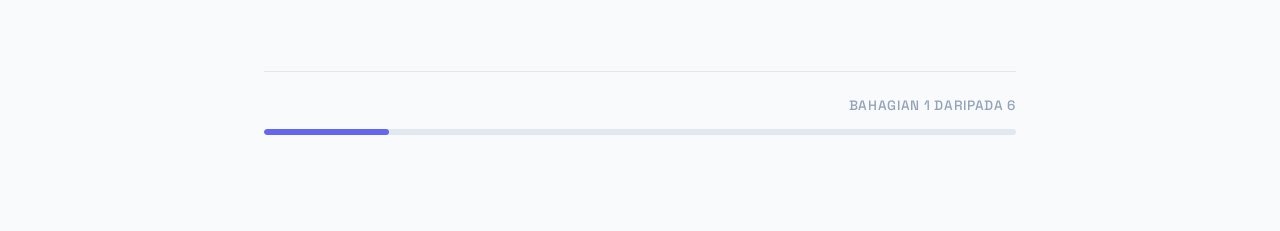
==== commit 22fc3cf7: "fix verisioning number" ====
--- a/index.html
+++ b/index.html
@@ -50,51 +50,51 @@
               <li class="question">
                 <span>Saya berasa tertekan untuk membayar bil bulanan tepat pada masanya.</span>
                 <div class="likert-group">
-                  <label>1. Sangat Tidak Setuju<input type="radio" name="kewangan-q1" value="1" required /></label>
-                  <label>2. Tidak Setuju<input type="radio" name="kewangan-q1" value="2" /></label>
-                  <label>3. Sederhana<input type="radio" name="kewangan-q1" value="3" /></label>
-                  <label>4. Setuju<input type="radio" name="kewangan-q1" value="4" /></label>
-                  <label>5. Sangat Setuju<input type="radio" name="kewangan-q1" value="5" /></label>
+                  <label>1<input type="radio" name="kewangan-q1" value="1" required /></label>
+                  <label>2<input type="radio" name="kewangan-q1" value="2" /></label>
+                  <label>3<input type="radio" name="kewangan-q1" value="3" /></label>
+                  <label>4<input type="radio" name="kewangan-q1" value="4" /></label>
+                  <label>5<input type="radio" name="kewangan-q1" value="5" /></label>
                 </div>
               </li>
               <li class="question">
                 <span>Saya risau jika pendapatan bulanan tidak mencukupi untuk keperluan asas.</span>
                 <div class="likert-group">
-                  <label>1. Sangat Tidak Setuju<input type="radio" name="kewangan-q2" value="1" /></label>
-                  <label>2. Tidak Setuju<input type="radio" name="kewangan-q2" value="2" /></label>
-                  <label>3. Sederhana<input type="radio" name="kewangan-q2" value="3" /></label>
-                  <label>4. Setuju<input type="radio" name="kewangan-q2" value="4" /></label>
-                  <label>5. Sangat Setuju<input type="radio" name="kewangan-q2" value="5" /></label>
+                  <label>1<input type="radio" name="kewangan-q2" value="1" /></label>
+                  <label>2<input type="radio" name="kewangan-q2" value="2" /></label>
+                  <label>3<input type="radio" name="kewangan-q2" value="3" /></label>
+                  <label>4<input type="radio" name="kewangan-q2" value="4" /></label>
+                  <label>5<input type="radio" name="kewangan-q2" value="5" /></label>
                 </div>
               </li>
               <li class="question">
                 <span>Saya sering bimbang tentang kenaikan harga barang.</span>
                 <div class="likert-group">
-                  <label>1. Sangat Tidak Setuju<input type="radio" name="kewangan-q3" value="1" /></label>
-                  <label>2. Tidak Setuju<input type="radio" name="kewangan-q3" value="2" /></label>
-                  <label>3. Sederhana<input type="radio" name="kewangan-q3" value="3" /></label>
-                  <label>4. Setuju<input type="radio" name="kewangan-q3" value="4" /></label>
-                  <label>5. Sangat Setuju<input type="radio" name="kewangan-q3" value="5" /></label>
+                  <label>1<input type="radio" name="kewangan-q3" value="1" /></label>
+                  <label>2<input type="radio" name="kewangan-q3" value="2" /></label>
+                  <label>3<input type="radio" name="kewangan-q3" value="3" /></label>
+                  <label>4<input type="radio" name="kewangan-q3" value="4" /></label>
+                  <label>5<input type="radio" name="kewangan-q3" value="5" /></label>
                 </div>
               </li>
               <li class="question">
                 <span>Saya terbeban dengan perbelanjaan harian yang meningkat.</span>
                 <div class="likert-group">
-                  <label>1. Sangat Tidak Setuju<input type="radio" name="kewangan-q4" value="1" /></label>
-                  <label>2. Tidak Setuju<input type="radio" name="kewangan-q4" value="2" /></label>
-                  <label>3. Sederhana<input type="radio" name="kewangan-q4" value="3" /></label>
-                  <label>4. Setuju<input type="radio" name="kewangan-q4" value="4" /></label>
-                  <label>5. Sangat Setuju<input type="radio" name="kewangan-q4" value="5" /></label>
+                  <label>1<input type="radio" name="kewangan-q4" value="1" /></label>
+                  <label>2<input type="radio" name="kewangan-q4" value="2" /></label>
+                  <label>3<input type="radio" name="kewangan-q4" value="3" /></label>
+                  <label>4<input type="radio" name="kewangan-q4" value="4" /></label>
+                  <label>5<input type="radio" name="kewangan-q4" value="5" /></label>
                 </div>
               </li>
               <li class="question">
                 <span>Saya sukar mengurus bajet tanpa kekurangan.</span>
                 <div class="likert-group">
-                  <label>1. Sangat Tidak Setuju<input type="radio" name="kewangan-q5" value="1" /></label>
-                  <label>2. Tidak Setuju<input type="radio" name="kewangan-q5" value="2" /></label>
-                  <label>3. Sederhana<input type="radio" name="kewangan-q5" value="3" /></label>
-                  <label>4. Setuju<input type="radio" name="kewangan-q5" value="4" /></label>
-                  <label>5. Sangat Setuju<input type="radio" name="kewangan-q5" value="5" /></label>
+                  <label>1<input type="radio" name="kewangan-q5" value="1" /></label>
+                  <label>2<input type="radio" name="kewangan-q5" value="2" /></label>
+                  <label>3<input type="radio" name="kewangan-q5" value="3" /></label>
+                  <label>4<input type="radio" name="kewangan-q5" value="4" /></label>
+                  <label>5<input type="radio" name="kewangan-q5" value="5" /></label>
                 </div>
               </li>
             </ol>
@@ -109,51 +109,51 @@
               <li class="question">
                 <span>Saya bimbang kehilangan pekerjaan atau pendapatan.</span>
                 <div class="likert-group">
-                  <label>1. Sangat Tidak Setuju<input type="radio" name="pendapatan-q1" value="1" required /></label>
-                  <label>2. Tidak Setuju<input type="radio" name="pendapatan-q1" value="2" /></label>
-                  <label>3. Sederhana<input type="radio" name="pendapatan-q1" value="3" /></label>
-                  <label>4. Setuju<input type="radio" name="pendapatan-q1" value="4" /></label>
-                  <label>5. Sangat Setuju<input type="radio" name="pendapatan-q1" value="5" /></label>
+                  <label>1<input type="radio" name="pendapatan-q1" value="1" required /></label>
+                  <label>2<input type="radio" name="pendapatan-q1" value="2" /></label>
+                  <label>3<input type="radio" name="pendapatan-q1" value="3" /></label>
+                  <label>4<input type="radio" name="pendapatan-q1" value="4" /></label>
+                  <label>5<input type="radio" name="pendapatan-q1" value="5" /></label>
                 </div>
               </li>
               <li class="question">
                 <span>Pendapatan saya tidak setimpal dengan kos sara hidup.</span>
                 <div class="likert-group">
-                  <label>1. Sangat Tidak Setuju<input type="radio" name="pendapatan-q2" value="1" /></label>
-                  <label>2. Tidak Setuju<input type="radio" name="pendapatan-q2" value="2" /></label>
-                  <label>3. Sederhana<input type="radio" name="pendapatan-q2" value="3" /></label>
-                  <label>4. Setuju<input type="radio" name="pendapatan-q2" value="4" /></label>
-                  <label>5. Sangat Setuju<input type="radio" name="pendapatan-q2" value="5" /></label>
+                  <label>1<input type="radio" name="pendapatan-q2" value="1" /></label>
+                  <label>2<input type="radio" name="pendapatan-q2" value="2" /></label>
+                  <label>3<input type="radio" name="pendapatan-q2" value="3" /></label>
+                  <label>4<input type="radio" name="pendapatan-q2" value="4" /></label>
+                  <label>5<input type="radio" name="pendapatan-q2" value="5" /></label>
                 </div>
               </li>
               <li class="question">
                 <span>Keadaan ekonomi yang tidak menentu membuat saya risau.</span>
                 <div class="likert-group">
-                  <label>1. Sangat Tidak Setuju<input type="radio" name="pendapatan-q3" value="1" /></label>
-                  <label>2. Tidak Setuju<input type="radio" name="pendapatan-q3" value="2" /></label>
-                  <label>3. Sederhana<input type="radio" name="pendapatan-q3" value="3" /></label>
-                  <label>4. Setuju<input type="radio" name="pendapatan-q3" value="4" /></label>
-                  <label>5. Sangat Setuju<input type="radio" name="pendapatan-q3" value="5" /></label>
+                  <label>1<input type="radio" name="pendapatan-q3" value="1" /></label>
+                  <label>2<input type="radio" name="pendapatan-q3" value="2" /></label>
+                  <label>3<input type="radio" name="pendapatan-q3" value="3" /></label>
+                  <label>4<input type="radio" name="pendapatan-q3" value="4" /></label>
+                  <label>5<input type="radio" name="pendapatan-q3" value="5" /></label>
                 </div>
               </li>
               <li class="question">
                 <span>Saya tertekan memikirkan masa depan kerjaya.</span>
                 <div class="likert-group">
-                  <label>1. Sangat Tidak Setuju<input type="radio" name="pendapatan-q4" value="1" /></label>
-                  <label>2. Tidak Setuju<input type="radio" name="pendapatan-q4" value="2" /></label>
-                  <label>3. Sederhana<input type="radio" name="pendapatan-q4" value="3" /></label>
-                  <label>4. Setuju<input type="radio" name="pendapatan-q4" value="4" /></label>
-                  <label>5. Sangat Setuju<input type="radio" name="pendapatan-q4" value="5" /></label>
+                  <label>1<input type="radio" name="pendapatan-q4" value="1" /></label>
+                  <label>2<input type="radio" name="pendapatan-q4" value="2" /></label>
+                  <label>3<input type="radio" name="pendapatan-q4" value="3" /></label>
+                  <label>4<input type="radio" name="pendapatan-q4" value="4" /></label>
+                  <label>5<input type="radio" name="pendapatan-q4" value="5" /></label>
                 </div>
               </li>
               <li class="question">
                 <span>Saya risau tentang kecemasan kewangan yang tidak dijangka.</span>
                 <div class="likert-group">
-                  <label>1. Sangat Tidak Setuju<input type="radio" name="pendapatan-q5" value="1" /></label>
-                  <label>2. Tidak Setuju<input type="radio" name="pendapatan-q5" value="2" /></label>
-                  <label>3. Sederhana<input type="radio" name="pendapatan-q5" value="3" /></label>
-                  <label>4. Setuju<input type="radio" name="pendapatan-q5" value="4" /></label>
-                  <label>5. Sangat Setuju<input type="radio" name="pendapatan-q5" value="5" /></label>
+                  <label>1<input type="radio" name="pendapatan-q5" value="1" /></label>
+                  <label>2<input type="radio" name="pendapatan-q5" value="2" /></label>
+                  <label>3<input type="radio" name="pendapatan-q5" value="3" /></label>
+                  <label>4<input type="radio" name="pendapatan-q5" value="4" /></label>
+                  <label>5<input type="radio" name="pendapatan-q5" value="5" /></label>
                 </div>
               </li>
             </ol>
@@ -168,41 +168,41 @@
               <li class="question">
                 <span>Saya bimbang kerana tidak mempunyai simpanan mencukupi.</span>
                 <div class="likert-group">
-                  <label>1. Sangat Tidak Setuju<input type="radio" name="simpanan-q1" value="1" required /></label>
-                  <label>2. Tidak Setuju<input type="radio" name="simpanan-q1" value="2" /></label>
-                  <label>3. Sederhana<input type="radio" name="simpanan-q1" value="3" /></label>
-                  <label>4. Setuju<input type="radio" name="simpanan-q1" value="4" /></label>
-                  <label>5. Sangat Setuju<input type="radio" name="simpanan-q1" value="5" /></label>
+                  <label>1<input type="radio" name="simpanan-q1" value="1" required /></label>
+                  <label>2<input type="radio" name="simpanan-q1" value="2" /></label>
+                  <label>3<input type="radio" name="simpanan-q1" value="3" /></label>
+                  <label>4<input type="radio" name="simpanan-q1" value="4" /></label>
+                  <label>5<input type="radio" name="simpanan-q1" value="5" /></label>
                 </div>
               </li>
               <li class="question">
                 <span>Saya takut tidak mampu menampung pendidikan anak pada masa depan.</span>
                 <div class="likert-group">
-                  <label>1. Sangat Tidak Setuju<input type="radio" name="simpanan-q2" value="1" /></label>
-                  <label>2. Tidak Setuju<input type="radio" name="simpanan-q2" value="2" /></label>
-                  <label>3. Sederhana<input type="radio" name="simpanan-q2" value="3" /></label>
-                  <label>4. Setuju<input type="radio" name="simpanan-q2" value="4" /></label>
-                  <label>5. Sangat Setuju<input type="radio" name="simpanan-q2" value="5" /></label>
+                  <label>1<input type="radio" name="simpanan-q2" value="1" /></label>
+                  <label>2<input type="radio" name="simpanan-q2" value="2" /></label>
+                  <label>3<input type="radio" name="simpanan-q2" value="3" /></label>
+                  <label>4<input type="radio" name="simpanan-q2" value="4" /></label>
+                  <label>5<input type="radio" name="simpanan-q2" value="5" /></label>
                 </div>
               </li>
               <li class="question">
                 <span>Saya risau tentang keupayaan menghadapi persaraan.</span>
                 <div class="likert-group">
-                  <label>1. Sangat Tidak Setuju<input type="radio" name="simpanan-q3" value="1" /></label>
-                  <label>2. Tidak Setuju<input type="radio" name="simpanan-q3" value="2" /></label>
-                  <label>3. Sederhana<input type="radio" name="simpanan-q3" value="3" /></label>
-                  <label>4. Setuju<input type="radio" name="simpanan-q3" value="4" /></label>
-                  <label>5. Sangat Setuju<input type="radio" name="simpanan-q3" value="5" /></label>
+                  <label>1<input type="radio" name="simpanan-q3" value="1" /></label>
+                  <label>2<input type="radio" name="simpanan-q3" value="2" /></label>
+                  <label>3<input type="radio" name="simpanan-q3" value="3" /></label>
+                  <label>4<input type="radio" name="simpanan-q3" value="4" /></label>
+                  <label>5<input type="radio" name="simpanan-q3" value="5" /></label>
                 </div>
               </li>
               <li class="question">
                 <span>Saya tidak yakin dengan kestabilan kewangan keluarga pada masa depan.</span>
                 <div class="likert-group">
-                  <label>1. Sangat Tidak Setuju<input type="radio" name="simpanan-q4" value="1" /></label>
-                  <label>2. Tidak Setuju<input type="radio" name="simpanan-q4" value="2" /></label>
-                  <label>3. Sederhana<input type="radio" name="simpanan-q4" value="3" /></label>
-                  <label>4. Setuju<input type="radio" name="simpanan-q4" value="4" /></label>
-                  <label>5. Sangat Setuju<input type="radio" name="simpanan-q4" value="5" /></label>
+                  <label>1<input type="radio" name="simpanan-q4" value="1" /></label>
+                  <label>2<input type="radio" name="simpanan-q4" value="2" /></label>
+                  <label>3<input type="radio" name="simpanan-q4" value="3" /></label>
+                  <label>4<input type="radio" name="simpanan-q4" value="4" /></label>
+                  <label>5<input type="radio" name="simpanan-q4" value="5" /></label>
                 </div>
               </li>
             </ol>
@@ -217,41 +217,41 @@
               <li class="question">
                 <span>Saya tertekan dengan jumlah hutang yang perlu dibayar.</span>
                 <div class="likert-group">
-                  <label>1. Sangat Tidak Setuju<input type="radio" name="hutang-q1" value="1" required /></label>
-                  <label>2. Tidak Setuju<input type="radio" name="hutang-q1" value="2" /></label>
-                  <label>3. Sederhana<input type="radio" name="hutang-q1" value="3" /></label>
-                  <label>4. Setuju<input type="radio" name="hutang-q1" value="4" /></label>
-                  <label>5. Sangat Setuju<input type="radio" name="hutang-q1" value="5" /></label>
+                  <label>1<input type="radio" name="hutang-q1" value="1" required /></label>
+                  <label>2<input type="radio" name="hutang-q1" value="2" /></label>
+                  <label>3<input type="radio" name="hutang-q1" value="3" /></label>
+                  <label>4<input type="radio" name="hutang-q1" value="4" /></label>
+                  <label>5<input type="radio" name="hutang-q1" value="5" /></label>
                 </div>
               </li>
               <li class="question">
                 <span>Saya sukar mengimbangi hutang dan perbelanjaan hidup.</span>
                 <div class="likert-group">
-                  <label>1. Sangat Tidak Setuju<input type="radio" name="hutang-q2" value="1" /></label>
-                  <label>2. Tidak Setuju<input type="radio" name="hutang-q2" value="2" /></label>
-                  <label>3. Sederhana<input type="radio" name="hutang-q2" value="3" /></label>
-                  <label>4. Setuju<input type="radio" name="hutang-q2" value="4" /></label>
-                  <label>5. Sangat Setuju<input type="radio" name="hutang-q2" value="5" /></label>
+                  <label>1<input type="radio" name="hutang-q2" value="1" /></label>
+                  <label>2<input type="radio" name="hutang-q2" value="2" /></label>
+                  <label>3<input type="radio" name="hutang-q2" value="3" /></label>
+                  <label>4<input type="radio" name="hutang-q2" value="4" /></label>
+                  <label>5<input type="radio" name="hutang-q2" value="5" /></label>
                 </div>
               </li>
               <li class="question">
                 <span>Saya risau jika gagal membayar pinjaman tepat pada waktunya.</span>
                 <div class="likert-group">
-                  <label>1. Sangat Tidak Setuju<input type="radio" name="hutang-q3" value="1" /></label>
-                  <label>2. Tidak Setuju<input type="radio" name="hutang-q3" value="2" /></label>
-                  <label>3. Sederhana<input type="radio" name="hutang-q3" value="3" /></label>
-                  <label>4. Setuju<input type="radio" name="hutang-q3" value="4" /></label>
-                  <label>5. Sangat Setuju<input type="radio" name="hutang-q3" value="5" /></label>
+                  <label>1<input type="radio" name="hutang-q3" value="1" /></label>
+                  <label>2<input type="radio" name="hutang-q3" value="2" /></label>
+                  <label>3<input type="radio" name="hutang-q3" value="3" /></label>
+                  <label>4<input type="radio" name="hutang-q3" value="4" /></label>
+                  <label>5<input type="radio" name="hutang-q3" value="5" /></label>
                 </div>
               </li>
               <li class="question">
                 <span>Hutang memberi kesan kepada kesejahteraan mental saya.</span>
                 <div class="likert-group">
-                  <label>1. Sangat Tidak Setuju<input type="radio" name="hutang-q4" value="1" /></label>
-                  <label>2. Tidak Setuju<input type="radio" name="hutang-q4" value="2" /></label>
-                  <label>3. Sederhana<input type="radio" name="hutang-q4" value="3" /></label>
-                  <label>4. Setuju<input type="radio" name="hutang-q4" value="4" /></label>
-                  <label>5. Sangat Setuju<input type="radio" name="hutang-q4" value="5" /></label>
+                  <label>1<input type="radio" name="hutang-q4" value="1" /></label>
+                  <label>2<input type="radio" name="hutang-q4" value="2" /></label>
+                  <label>3<input type="radio" name="hutang-q4" value="3" /></label>
+                  <label>4<input type="radio" name="hutang-q4" value="4" /></label>
+                  <label>5<input type="radio" name="hutang-q4" value="5" /></label>
                 </div>
               </li>
             </ol>
@@ -266,42 +266,41 @@
               <li class="question">
                 <span>Saya malu apabila tidak dapat mencapai tahap standard hidup masyarakat.</span>
                 <div class="likert-group">
-                  <label>1. Sangat Tidak Setuju<input type="radio" name="tekanan_sosial-q1" value="1"
-                      required /></label>
-                  <label>2. Tidak Setuju<input type="radio" name="tekanan_sosial-q1" value="2" /></label>
-                  <label>3. Sederhana<input type="radio" name="tekanan_sosial-q1" value="3" /></label>
-                  <label>4. Setuju<input type="radio" name="tekanan_sosial-q1" value="4" /></label>
-                  <label>5. Sangat Setuju<input type="radio" name="tekanan_sosial-q1" value="5" /></label>
+                  <label>1<input type="radio" name="tekanan_sosial-q1" value="1" required /></label>
+                  <label>2<input type="radio" name="tekanan_sosial-q1" value="2" /></label>
+                  <label>3<input type="radio" name="tekanan_sosial-q1" value="3" /></label>
+                  <label>4<input type="radio" name="tekanan_sosial-q1" value="4" /></label>
+                  <label>5<input type="radio" name="tekanan_sosial-q1" value="5" /></label>
                 </div>
               </li>
               <li class="question">
                 <span>Saya tertekan apabila perlu membantu kewangan keluarga.</span>
                 <div class="likert-group">
-                  <label>1. Sangat Tidak Setuju<input type="radio" name="tekanan_sosial-q2" value="1" /></label>
-                  <label>2. Tidak Setuju<input type="radio" name="tekanan_sosial-q2" value="2" /></label>
-                  <label>3. Sederhana<input type="radio" name="tekanan_sosial-q2" value="3" /></label>
-                  <label>4. Setuju<input type="radio" name="tekanan_sosial-q2" value="4" /></label>
-                  <label>5. Sangat Setuju<input type="radio" name="tekanan_sosial-q2" value="5" /></label>
+                  <label>1<input type="radio" name="tekanan_sosial-q2" value="1" /></label>
+                  <label>2<input type="radio" name="tekanan_sosial-q2" value="2" /></label>
+                  <label>3<input type="radio" name="tekanan_sosial-q2" value="3" /></label>
+                  <label>4<input type="radio" name="tekanan_sosial-q2" value="4" /></label>
+                  <label>5<input type="radio" name="tekanan_sosial-q2" value="5" /></label>
                 </div>
               </li>
               <li class="question">
                 <span>Saya tertekan apabila melihat orang lain lebih stabil kewangannya.</span>
                 <div class="likert-group">
-                  <label>1. Sangat Tidak Setuju<input type="radio" name="tekanan_sosial-q3" value="1" /></label>
-                  <label>2. Tidak Setuju<input type="radio" name="tekanan_sosial-q3" value="2" /></label>
-                  <label>3. Sederhana<input type="radio" name="tekanan_sosial-q3" value="3" /></label>
-                  <label>4. Setuju<input type="radio" name="tekanan_sosial-q3" value="4" /></label>
-                  <label>5. Sangat Setuju<input type="radio" name="tekanan_sosial-q3" value="5" /></label>
+                  <label>1<input type="radio" name="tekanan_sosial-q3" value="1" /></label>
+                  <label>2<input type="radio" name="tekanan_sosial-q3" value="2" /></label>
+                  <label>3<input type="radio" name="tekanan_sosial-q3" value="3" /></label>
+                  <label>4<input type="radio" name="tekanan_sosial-q3" value="4" /></label>
+                  <label>5<input type="radio" name="tekanan_sosial-q3" value="5" /></label>
                 </div>
               </li>
               <li class="question">
                 <span>Saya berasa rendah diri kerana kedudukan kewangan.</span>
                 <div class="likert-group">
-                  <label>1. Sangat Tidak Setuju<input type="radio" name="tekanan_sosial-q4" value="1" /></label>
-                  <label>2. Tidak Setuju<input type="radio" name="tekanan_sosial-q4" value="2" /></label>
-                  <label>3. Sederhana<input type="radio" name="tekanan_sosial-q4" value="3" /></label>
-                  <label>4. Setuju<input type="radio" name="tekanan_sosial-q4" value="4" /></label>
-                  <label>5. Sangat Setuju<input type="radio" name="tekanan_sosial-q4" value="5" /></label>
+                  <label>1<input type="radio" name="tekanan_sosial-q4" value="1" /></label>
+                  <label>2<input type="radio" name="tekanan_sosial-q4" value="2" /></label>
+                  <label>3<input type="radio" name="tekanan_sosial-q4" value="3" /></label>
+                  <label>4<input type="radio" name="tekanan_sosial-q4" value="4" /></label>
+                  <label>5<input type="radio" name="tekanan_sosial-q4" value="5" /></label>
                 </div>
               </li>
             </ol>
@@ -316,51 +315,51 @@
               <li class="question">
                 <span>Saya mudah marah kerana masalah kewangan.</span>
                 <div class="likert-group">
-                  <label>1. Sangat Tidak Setuju<input type="radio" name="reaksi_emosi-q1" value="1" required /></label>
-                  <label>2. Tidak Setuju<input type="radio" name="reaksi_emosi-q1" value="2" /></label>
-                  <label>3. Sederhana<input type="radio" name="reaksi_emosi-q1" value="3" /></label>
-                  <label>4. Setuju<input type="radio" name="reaksi_emosi-q1" value="4" /></label>
-                  <label>5. Sangat Setuju<input type="radio" name="reaksi_emosi-q1" value="5" /></label>
+                  <label>1<input type="radio" name="reaksi_emosi-q1" value="1" required /></label>
+                  <label>2<input type="radio" name="reaksi_emosi-q1" value="2" /></label>
+                  <label>3<input type="radio" name="reaksi_emosi-q1" value="3" /></label>
+                  <label>4<input type="radio" name="reaksi_emosi-q1" value="4" /></label>
+                  <label>5<input type="radio" name="reaksi_emosi-q1" value="5" /></label>
                 </div>
               </li>
               <li class="question">
                 <span>Masalah kewangan mengganggu tidur saya.</span>
                 <div class="likert-group">
-                  <label>1. Sangat Tidak Setuju<input type="radio" name="reaksi_emosi-q2" value="1" /></label>
-                  <label>2. Tidak Setuju<input type="radio" name="reaksi_emosi-q2" value="2" /></label>
-                  <label>3. Sederhana<input type="radio" name="reaksi_emosi-q2" value="3" /></label>
-                  <label>4. Setuju<input type="radio" name="reaksi_emosi-q2" value="4" /></label>
-                  <label>5. Sangat Setuju<input type="radio" name="reaksi_emosi-q2" value="5" /></label>
+                  <label>1<input type="radio" name="reaksi_emosi-q2" value="1" /></label>
+                  <label>2<input type="radio" name="reaksi_emosi-q2" value="2" /></label>
+                  <label>3<input type="radio" name="reaksi_emosi-q2" value="3" /></label>
+                  <label>4<input type="radio" name="reaksi_emosi-q2" value="4" /></label>
+                  <label>5<input type="radio" name="reaksi_emosi-q2" value="5" /></label>
                 </div>
               </li>
               <li class="question">
                 <span>Saya cepat cemas ketika memikirkan masa depan ekonomi.</span>
                 <div class="likert-group">
-                  <label>1. Sangat Tidak Setuju<input type="radio" name="reaksi_emosi-q3" value="1" /></label>
-                  <label>2. Tidak Setuju<input type="radio" name="reaksi_emosi-q3" value="2" /></label>
-                  <label>3. Sederhana<input type="radio" name="reaksi_emosi-q3" value="3" /></label>
-                  <label>4. Setuju<input type="radio" name="reaksi_emosi-q3" value="4" /></label>
-                  <label>5. Sangat Setuju<input type="radio" name="reaksi_emosi-q3" value="5" /></label>
+                  <label>1<input type="radio" name="reaksi_emosi-q3" value="1" /></label>
+                  <label>2<input type="radio" name="reaksi_emosi-q3" value="2" /></label>
+                  <label>3<input type="radio" name="reaksi_emosi-q3" value="3" /></label>
+                  <label>4<input type="radio" name="reaksi_emosi-q3" value="4" /></label>
+                  <label>5<input type="radio" name="reaksi_emosi-q3" value="5" /></label>
                 </div>
               </li>
               <li class="question">
                 <span>Saya rasa hilang kawalan terhadap kewangan.</span>
                 <div class="likert-group">
-                  <label>1. Sangat Tidak Setuju<input type="radio" name="reaksi_emosi-q4" value="1" /></label>
-                  <label>2. Tidak Setuju<input type="radio" name="reaksi_emosi-q4" value="2" /></label>
-                  <label>3. Sederhana<input type="radio" name="reaksi_emosi-q4" value="3" /></label>
-                  <label>4. Setuju<input type="radio" name="reaksi_emosi-q4" value="4" /></label>
-                  <label>5. Sangat Setuju<input type="radio" name="reaksi_emosi-q4" value="5" /></label>
+                  <label>1<input type="radio" name="reaksi_emosi-q4" value="1" /></label>
+                  <label>2<input type="radio" name="reaksi_emosi-q4" value="2" /></label>
+                  <label>3<input type="radio" name="reaksi_emosi-q4" value="3" /></label>
+                  <label>4<input type="radio" name="reaksi_emosi-q4" value="4" /></label>
+                  <label>5<input type="radio" name="reaksi_emosi-q4" value="5" /></label>
                 </div>
               </li>
               <li class="question">
                 <span>Saya berasa putus asa tentang situasi ekonomi saya.</span>
                 <div class="likert-group">
-                  <label>1. Sangat Tidak Setuju<input type="radio" name="reaksi_emosi-q5" value="1" /></label>
-                  <label>2. Tidak Setuju<input type="radio" name="reaksi_emosi-q5" value="2" /></label>
-                  <label>3. Sederhana<input type="radio" name="reaksi_emosi-q5" value="3" /></label>
-                  <label>4. Setuju<input type="radio" name="reaksi_emosi-q5" value="4" /></label>
-                  <label>5. Sangat Setuju<input type="radio" name="reaksi_emosi-q5" value="5" /></label>
+                  <label>1<input type="radio" name="reaksi_emosi-q5" value="1" /></label>
+                  <label>2<input type="radio" name="reaksi_emosi-q5" value="2" /></label>
+                  <label>3<input type="radio" name="reaksi_emosi-q5" value="3" /></label>
+                  <label>4<input type="radio" name="reaksi_emosi-q5" value="4" /></label>
+                  <label>5<input type="radio" name="reaksi_emosi-q5" value="5" /></label>
                 </div>
               </li>
             </ol>
@@ -388,8 +387,11 @@
       </form>
 
       <section id="results" class="hidden">
-        <h2 style="text-align: center; margin-bottom: 2rem; color: var(--accent); font-size: 2rem;">Keputusan Analisis
-        </h2>
+        <div class="results-summary">
+          <h3>Gambaran Keseluruhan</h3>
+          <div class="score-badge" id="overall-score">--</div>
+          <p id="overall-level">Skor belum dikira.</p>
+        </div>
 
         <div class="results-grid">
           <article class="result-card" data-result="kewangan">
@@ -428,13 +430,6 @@
             <p>Tahap: <span class="factor-level">--</span></p>
             <ul class="factor-recos"></ul>
           </article>
-        </div>
-
-        <div class="results-summary"
-          style="border-bottom: none; border-top: 1px solid var(--border-soft); margin-bottom: 2rem; padding-top: 2rem; padding-bottom: 0;">
-          <h3>Gambaran Keseluruhan</h3>
-          <div class="score-badge" id="overall-score">--</div>
-          <p id="overall-level">Skor belum dikira.</p>
         </div>
 
         <div class="overall-recommendation">
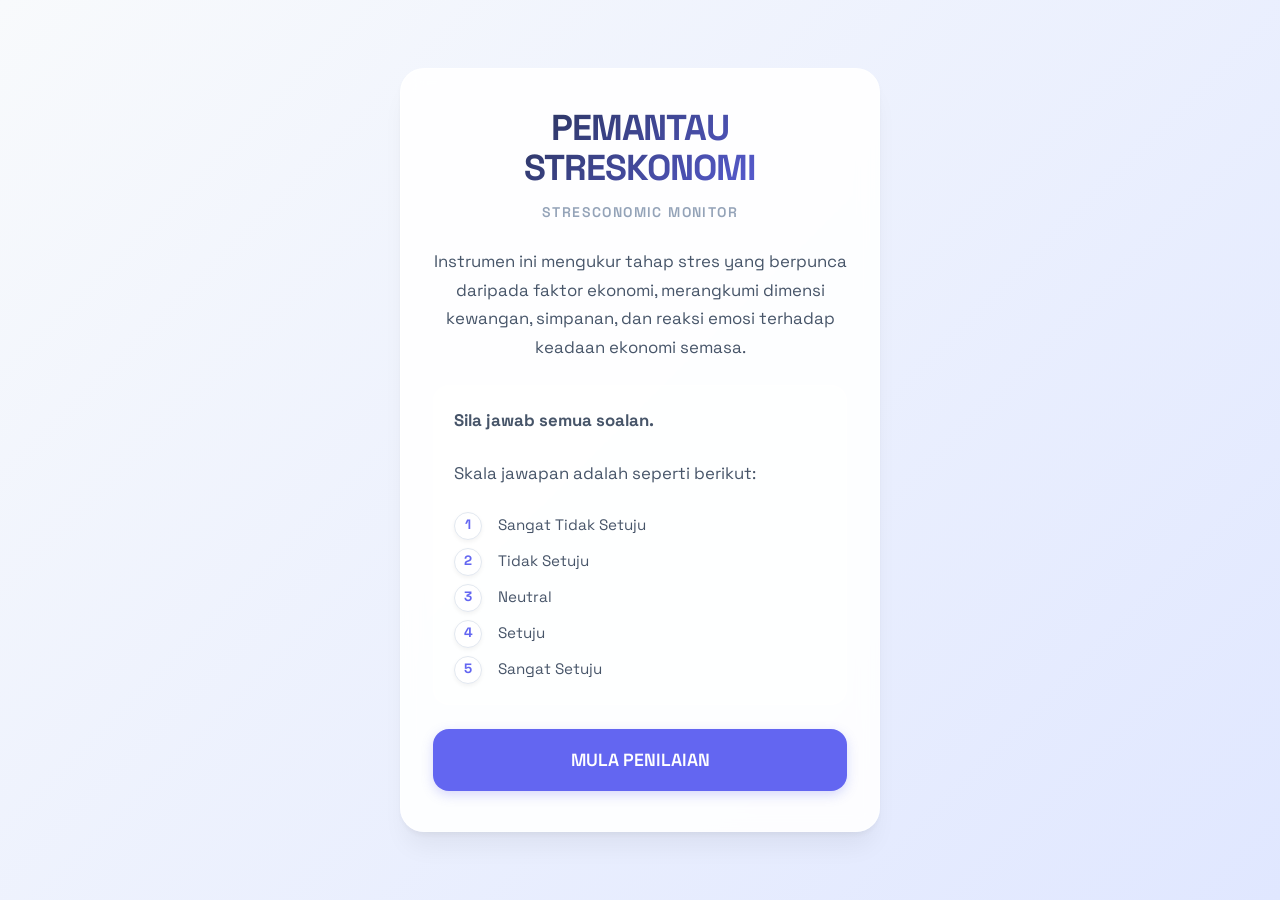
==== commit f27f2732: "push out v3d to production" ====
--- a/index.html
+++ b/index.html
@@ -2,467 +2,45 @@
 <html lang="ms">
 
 <head>
-  <meta charset="UTF-8" />
-  <meta name="viewport" content="width=device-width, initial-scale=1.0" />
-  <title>Streskonomi Tracker</title>
-  <link rel="preconnect" href="https://fonts.googleapis.com" />
-  <link rel="preconnect" href="https://fonts.gstatic.com" crossorigin />
-  <link href="https://fonts.googleapis.com/css2?family=Space+Grotesk:wght@400;500;600;700&display=swap"
-    rel="stylesheet" />
-  <link rel="stylesheet" href="css/styles.css" />
+    <meta charset="UTF-8" />
+    <meta name="viewport" content="width=device-width, initial-scale=1.0" />
+    <title>Pemantau Streskonomi</title>
+    <link rel="preconnect" href="https://fonts.googleapis.com" />
+    <link rel="preconnect" href="https://fonts.gstatic.com" crossorigin />
+    <link href="https://fonts.googleapis.com/css2?family=Space+Grotesk:wght@400;500;600;700&display=swap"
+        rel="stylesheet" />
+    <link rel="stylesheet" href="css/styles.css" />
 </head>
 
 <body>
-  <div class="page-shell">
-    <header>
-      <div style="padding: 0 0.75rem;">
-        <h1>Streskonomi Tracker</h1>
-        <p>
-          Nilai tahap stres kewangan anda merentasi enam faktor utama. Sistem ini
-          mengira skor min setiap faktor sebelum merumuskan gambaran keseluruhan
-          dan cadangan tindakan yang boleh terus dilaksanakan.
-        </p>
-      </div>
-    </header>
+    <main class="min-h-screen">
+        <div class="intro-card">
+            <h1>PEMANTAU STRESKONOMI</h1>
+            <p class="subtitle">STRESCONOMIC MONITOR</p>
 
-    <section class="hero-card" id="intro-card">
-      <h2>Bagaimana sistem ini berfungsi?</h2>
-      <ul>
-        <li>Jawab setiap soalan Likert mengikut pengalaman anda sekarang.</li>
-        <li>Kami mengira skor min bagi setiap faktor dan seterusnya skor min keseluruhan.</li>
-        <li>Cadangan tindakan khusus akan dipaparkan mengikut tahap risiko.</li>
-      </ul>
-      <div class="scale-pill">
-        <span>Skala: 1 = Sangat Tidak Setuju</span>
-        <span>5 = Sangat Setuju</span>
-      </div>
-    </section>
+            <div class="card-content">
+                <p>
+                    Instrumen ini mengukur tahap stres yang berpunca daripada faktor ekonomi, merangkumi dimensi
+                    kewangan,
+                    simpanan, dan reaksi emosi terhadap keadaan ekonomi semasa.
+                </p>
 
-    <main>
-      <form id="streskonomi-form">
-        <div class="factor-grid">
-          <article class="factor-card" data-factor="kewangan">
-            <div>
-              <h2>A. Kewangan</h2>
-              <p>Fokus kepada kos sara hidup dan kebolehan mengurus bil asas.</p>
+                <div class="scale-container">
+                    <p class="instruction">Sila jawab semua soalan.</p>
+                    <p class="scale-intro">Skala jawapan adalah seperti berikut:</p>
+                    <ul class="scale-list-simple">
+                        <li><span class="scale-num">1</span> Sangat Tidak Setuju</li>
+                        <li><span class="scale-num">2</span> Tidak Setuju</li>
+                        <li><span class="scale-num">3</span> Neutral</li>
+                        <li><span class="scale-num">4</span> Setuju</li>
+                        <li><span class="scale-num">5</span> Sangat Setuju</li>
+                    </ul>
+                </div>
             </div>
-            <ol class="question-list">
-              <li class="question">
-                <span>Saya berasa tertekan untuk membayar bil bulanan tepat pada masanya.</span>
-                <div class="likert-group">
-                  <label>1<input type="radio" name="kewangan-q1" value="1" required /></label>
-                  <label>2<input type="radio" name="kewangan-q1" value="2" /></label>
-                  <label>3<input type="radio" name="kewangan-q1" value="3" /></label>
-                  <label>4<input type="radio" name="kewangan-q1" value="4" /></label>
-                  <label>5<input type="radio" name="kewangan-q1" value="5" /></label>
-                </div>
-              </li>
-              <li class="question">
-                <span>Saya risau jika pendapatan bulanan tidak mencukupi untuk keperluan asas.</span>
-                <div class="likert-group">
-                  <label>1<input type="radio" name="kewangan-q2" value="1" /></label>
-                  <label>2<input type="radio" name="kewangan-q2" value="2" /></label>
-                  <label>3<input type="radio" name="kewangan-q2" value="3" /></label>
-                  <label>4<input type="radio" name="kewangan-q2" value="4" /></label>
-                  <label>5<input type="radio" name="kewangan-q2" value="5" /></label>
-                </div>
-              </li>
-              <li class="question">
-                <span>Saya sering bimbang tentang kenaikan harga barang.</span>
-                <div class="likert-group">
-                  <label>1<input type="radio" name="kewangan-q3" value="1" /></label>
-                  <label>2<input type="radio" name="kewangan-q3" value="2" /></label>
-                  <label>3<input type="radio" name="kewangan-q3" value="3" /></label>
-                  <label>4<input type="radio" name="kewangan-q3" value="4" /></label>
-                  <label>5<input type="radio" name="kewangan-q3" value="5" /></label>
-                </div>
-              </li>
-              <li class="question">
-                <span>Saya terbeban dengan perbelanjaan harian yang meningkat.</span>
-                <div class="likert-group">
-                  <label>1<input type="radio" name="kewangan-q4" value="1" /></label>
-                  <label>2<input type="radio" name="kewangan-q4" value="2" /></label>
-                  <label>3<input type="radio" name="kewangan-q4" value="3" /></label>
-                  <label>4<input type="radio" name="kewangan-q4" value="4" /></label>
-                  <label>5<input type="radio" name="kewangan-q4" value="5" /></label>
-                </div>
-              </li>
-              <li class="question">
-                <span>Saya sukar mengurus bajet tanpa kekurangan.</span>
-                <div class="likert-group">
-                  <label>1<input type="radio" name="kewangan-q5" value="1" /></label>
-                  <label>2<input type="radio" name="kewangan-q5" value="2" /></label>
-                  <label>3<input type="radio" name="kewangan-q5" value="3" /></label>
-                  <label>4<input type="radio" name="kewangan-q5" value="4" /></label>
-                  <label>5<input type="radio" name="kewangan-q5" value="5" /></label>
-                </div>
-              </li>
-            </ol>
-          </article>
 
-          <article class="factor-card hidden" data-factor="pendapatan">
-            <div>
-              <h2>B. Pendapatan &amp; Pekerjaan</h2>
-              <p>Ketidakstabilan pendapatan dan kebimbangan kerjaya.</p>
-            </div>
-            <ol class="question-list">
-              <li class="question">
-                <span>Saya bimbang kehilangan pekerjaan atau pendapatan.</span>
-                <div class="likert-group">
-                  <label>1<input type="radio" name="pendapatan-q1" value="1" required /></label>
-                  <label>2<input type="radio" name="pendapatan-q1" value="2" /></label>
-                  <label>3<input type="radio" name="pendapatan-q1" value="3" /></label>
-                  <label>4<input type="radio" name="pendapatan-q1" value="4" /></label>
-                  <label>5<input type="radio" name="pendapatan-q1" value="5" /></label>
-                </div>
-              </li>
-              <li class="question">
-                <span>Pendapatan saya tidak setimpal dengan kos sara hidup.</span>
-                <div class="likert-group">
-                  <label>1<input type="radio" name="pendapatan-q2" value="1" /></label>
-                  <label>2<input type="radio" name="pendapatan-q2" value="2" /></label>
-                  <label>3<input type="radio" name="pendapatan-q2" value="3" /></label>
-                  <label>4<input type="radio" name="pendapatan-q2" value="4" /></label>
-                  <label>5<input type="radio" name="pendapatan-q2" value="5" /></label>
-                </div>
-              </li>
-              <li class="question">
-                <span>Keadaan ekonomi yang tidak menentu membuat saya risau.</span>
-                <div class="likert-group">
-                  <label>1<input type="radio" name="pendapatan-q3" value="1" /></label>
-                  <label>2<input type="radio" name="pendapatan-q3" value="2" /></label>
-                  <label>3<input type="radio" name="pendapatan-q3" value="3" /></label>
-                  <label>4<input type="radio" name="pendapatan-q3" value="4" /></label>
-                  <label>5<input type="radio" name="pendapatan-q3" value="5" /></label>
-                </div>
-              </li>
-              <li class="question">
-                <span>Saya tertekan memikirkan masa depan kerjaya.</span>
-                <div class="likert-group">
-                  <label>1<input type="radio" name="pendapatan-q4" value="1" /></label>
-                  <label>2<input type="radio" name="pendapatan-q4" value="2" /></label>
-                  <label>3<input type="radio" name="pendapatan-q4" value="3" /></label>
-                  <label>4<input type="radio" name="pendapatan-q4" value="4" /></label>
-                  <label>5<input type="radio" name="pendapatan-q4" value="5" /></label>
-                </div>
-              </li>
-              <li class="question">
-                <span>Saya risau tentang kecemasan kewangan yang tidak dijangka.</span>
-                <div class="likert-group">
-                  <label>1<input type="radio" name="pendapatan-q5" value="1" /></label>
-                  <label>2<input type="radio" name="pendapatan-q5" value="2" /></label>
-                  <label>3<input type="radio" name="pendapatan-q5" value="3" /></label>
-                  <label>4<input type="radio" name="pendapatan-q5" value="4" /></label>
-                  <label>5<input type="radio" name="pendapatan-q5" value="5" /></label>
-                </div>
-              </li>
-            </ol>
-          </article>
-
-          <article class="factor-card hidden" data-factor="simpanan">
-            <div>
-              <h2>C. Simpanan &amp; Kesediaan Masa Depan</h2>
-              <p>Kebimbangan terhadap simpanan, pendidikan dan persaraan.</p>
-            </div>
-            <ol class="question-list">
-              <li class="question">
-                <span>Saya bimbang kerana tidak mempunyai simpanan mencukupi.</span>
-                <div class="likert-group">
-                  <label>1<input type="radio" name="simpanan-q1" value="1" required /></label>
-                  <label>2<input type="radio" name="simpanan-q1" value="2" /></label>
-                  <label>3<input type="radio" name="simpanan-q1" value="3" /></label>
-                  <label>4<input type="radio" name="simpanan-q1" value="4" /></label>
-                  <label>5<input type="radio" name="simpanan-q1" value="5" /></label>
-                </div>
-              </li>
-              <li class="question">
-                <span>Saya takut tidak mampu menampung pendidikan anak pada masa depan.</span>
-                <div class="likert-group">
-                  <label>1<input type="radio" name="simpanan-q2" value="1" /></label>
-                  <label>2<input type="radio" name="simpanan-q2" value="2" /></label>
-                  <label>3<input type="radio" name="simpanan-q2" value="3" /></label>
-                  <label>4<input type="radio" name="simpanan-q2" value="4" /></label>
-                  <label>5<input type="radio" name="simpanan-q2" value="5" /></label>
-                </div>
-              </li>
-              <li class="question">
-                <span>Saya risau tentang keupayaan menghadapi persaraan.</span>
-                <div class="likert-group">
-                  <label>1<input type="radio" name="simpanan-q3" value="1" /></label>
-                  <label>2<input type="radio" name="simpanan-q3" value="2" /></label>
-                  <label>3<input type="radio" name="simpanan-q3" value="3" /></label>
-                  <label>4<input type="radio" name="simpanan-q3" value="4" /></label>
-                  <label>5<input type="radio" name="simpanan-q3" value="5" /></label>
-                </div>
-              </li>
-              <li class="question">
-                <span>Saya tidak yakin dengan kestabilan kewangan keluarga pada masa depan.</span>
-                <div class="likert-group">
-                  <label>1<input type="radio" name="simpanan-q4" value="1" /></label>
-                  <label>2<input type="radio" name="simpanan-q4" value="2" /></label>
-                  <label>3<input type="radio" name="simpanan-q4" value="3" /></label>
-                  <label>4<input type="radio" name="simpanan-q4" value="4" /></label>
-                  <label>5<input type="radio" name="simpanan-q4" value="5" /></label>
-                </div>
-              </li>
-            </ol>
-          </article>
-
-          <article class="factor-card hidden" data-factor="hutang">
-            <div>
-              <h2>D. Hutang &amp; Komitmen Kewangan</h2>
-              <p>Komitmen pinjaman dan kesan hutang terhadap kesejahteraan.</p>
-            </div>
-            <ol class="question-list">
-              <li class="question">
-                <span>Saya tertekan dengan jumlah hutang yang perlu dibayar.</span>
-                <div class="likert-group">
-                  <label>1<input type="radio" name="hutang-q1" value="1" required /></label>
-                  <label>2<input type="radio" name="hutang-q1" value="2" /></label>
-                  <label>3<input type="radio" name="hutang-q1" value="3" /></label>
-                  <label>4<input type="radio" name="hutang-q1" value="4" /></label>
-                  <label>5<input type="radio" name="hutang-q1" value="5" /></label>
-                </div>
-              </li>
-              <li class="question">
-                <span>Saya sukar mengimbangi hutang dan perbelanjaan hidup.</span>
-                <div class="likert-group">
-                  <label>1<input type="radio" name="hutang-q2" value="1" /></label>
-                  <label>2<input type="radio" name="hutang-q2" value="2" /></label>
-                  <label>3<input type="radio" name="hutang-q2" value="3" /></label>
-                  <label>4<input type="radio" name="hutang-q2" value="4" /></label>
-                  <label>5<input type="radio" name="hutang-q2" value="5" /></label>
-                </div>
-              </li>
-              <li class="question">
-                <span>Saya risau jika gagal membayar pinjaman tepat pada waktunya.</span>
-                <div class="likert-group">
-                  <label>1<input type="radio" name="hutang-q3" value="1" /></label>
-                  <label>2<input type="radio" name="hutang-q3" value="2" /></label>
-                  <label>3<input type="radio" name="hutang-q3" value="3" /></label>
-                  <label>4<input type="radio" name="hutang-q3" value="4" /></label>
-                  <label>5<input type="radio" name="hutang-q3" value="5" /></label>
-                </div>
-              </li>
-              <li class="question">
-                <span>Hutang memberi kesan kepada kesejahteraan mental saya.</span>
-                <div class="likert-group">
-                  <label>1<input type="radio" name="hutang-q4" value="1" /></label>
-                  <label>2<input type="radio" name="hutang-q4" value="2" /></label>
-                  <label>3<input type="radio" name="hutang-q4" value="3" /></label>
-                  <label>4<input type="radio" name="hutang-q4" value="4" /></label>
-                  <label>5<input type="radio" name="hutang-q4" value="5" /></label>
-                </div>
-              </li>
-            </ol>
-          </article>
-
-          <article class="factor-card hidden" data-factor="tekanan_sosial">
-            <div>
-              <h2>E. Tekanan Sosial Ekonomi</h2>
-              <p>Perbandingan sosial dan tanggungjawab kewangan keluarga.</p>
-            </div>
-            <ol class="question-list">
-              <li class="question">
-                <span>Saya malu apabila tidak dapat mencapai tahap standard hidup masyarakat.</span>
-                <div class="likert-group">
-                  <label>1<input type="radio" name="tekanan_sosial-q1" value="1" required /></label>
-                  <label>2<input type="radio" name="tekanan_sosial-q1" value="2" /></label>
-                  <label>3<input type="radio" name="tekanan_sosial-q1" value="3" /></label>
-                  <label>4<input type="radio" name="tekanan_sosial-q1" value="4" /></label>
-                  <label>5<input type="radio" name="tekanan_sosial-q1" value="5" /></label>
-                </div>
-              </li>
-              <li class="question">
-                <span>Saya tertekan apabila perlu membantu kewangan keluarga.</span>
-                <div class="likert-group">
-                  <label>1<input type="radio" name="tekanan_sosial-q2" value="1" /></label>
-                  <label>2<input type="radio" name="tekanan_sosial-q2" value="2" /></label>
-                  <label>3<input type="radio" name="tekanan_sosial-q2" value="3" /></label>
-                  <label>4<input type="radio" name="tekanan_sosial-q2" value="4" /></label>
-                  <label>5<input type="radio" name="tekanan_sosial-q2" value="5" /></label>
-                </div>
-              </li>
-              <li class="question">
-                <span>Saya tertekan apabila melihat orang lain lebih stabil kewangannya.</span>
-                <div class="likert-group">
-                  <label>1<input type="radio" name="tekanan_sosial-q3" value="1" /></label>
-                  <label>2<input type="radio" name="tekanan_sosial-q3" value="2" /></label>
-                  <label>3<input type="radio" name="tekanan_sosial-q3" value="3" /></label>
-                  <label>4<input type="radio" name="tekanan_sosial-q3" value="4" /></label>
-                  <label>5<input type="radio" name="tekanan_sosial-q3" value="5" /></label>
-                </div>
-              </li>
-              <li class="question">
-                <span>Saya berasa rendah diri kerana kedudukan kewangan.</span>
-                <div class="likert-group">
-                  <label>1<input type="radio" name="tekanan_sosial-q4" value="1" /></label>
-                  <label>2<input type="radio" name="tekanan_sosial-q4" value="2" /></label>
-                  <label>3<input type="radio" name="tekanan_sosial-q4" value="3" /></label>
-                  <label>4<input type="radio" name="tekanan_sosial-q4" value="4" /></label>
-                  <label>5<input type="radio" name="tekanan_sosial-q4" value="5" /></label>
-                </div>
-              </li>
-            </ol>
-          </article>
-
-          <article class="factor-card hidden" data-factor="reaksi_emosi">
-            <div>
-              <h2>F. Reaksi Emosi &amp; Psikologi</h2>
-              <p>Kesan emosi yang terbit daripada tekanan ekonomi.</p>
-            </div>
-            <ol class="question-list">
-              <li class="question">
-                <span>Saya mudah marah kerana masalah kewangan.</span>
-                <div class="likert-group">
-                  <label>1<input type="radio" name="reaksi_emosi-q1" value="1" required /></label>
-                  <label>2<input type="radio" name="reaksi_emosi-q1" value="2" /></label>
-                  <label>3<input type="radio" name="reaksi_emosi-q1" value="3" /></label>
-                  <label>4<input type="radio" name="reaksi_emosi-q1" value="4" /></label>
-                  <label>5<input type="radio" name="reaksi_emosi-q1" value="5" /></label>
-                </div>
-              </li>
-              <li class="question">
-                <span>Masalah kewangan mengganggu tidur saya.</span>
-                <div class="likert-group">
-                  <label>1<input type="radio" name="reaksi_emosi-q2" value="1" /></label>
-                  <label>2<input type="radio" name="reaksi_emosi-q2" value="2" /></label>
-                  <label>3<input type="radio" name="reaksi_emosi-q2" value="3" /></label>
-                  <label>4<input type="radio" name="reaksi_emosi-q2" value="4" /></label>
-                  <label>5<input type="radio" name="reaksi_emosi-q2" value="5" /></label>
-                </div>
-              </li>
-              <li class="question">
-                <span>Saya cepat cemas ketika memikirkan masa depan ekonomi.</span>
-                <div class="likert-group">
-                  <label>1<input type="radio" name="reaksi_emosi-q3" value="1" /></label>
-                  <label>2<input type="radio" name="reaksi_emosi-q3" value="2" /></label>
-                  <label>3<input type="radio" name="reaksi_emosi-q3" value="3" /></label>
-                  <label>4<input type="radio" name="reaksi_emosi-q3" value="4" /></label>
-                  <label>5<input type="radio" name="reaksi_emosi-q3" value="5" /></label>
-                </div>
-              </li>
-              <li class="question">
-                <span>Saya rasa hilang kawalan terhadap kewangan.</span>
-                <div class="likert-group">
-                  <label>1<input type="radio" name="reaksi_emosi-q4" value="1" /></label>
-                  <label>2<input type="radio" name="reaksi_emosi-q4" value="2" /></label>
-                  <label>3<input type="radio" name="reaksi_emosi-q4" value="3" /></label>
-                  <label>4<input type="radio" name="reaksi_emosi-q4" value="4" /></label>
-                  <label>5<input type="radio" name="reaksi_emosi-q4" value="5" /></label>
-                </div>
-              </li>
-              <li class="question">
-                <span>Saya berasa putus asa tentang situasi ekonomi saya.</span>
-                <div class="likert-group">
-                  <label>1<input type="radio" name="reaksi_emosi-q5" value="1" /></label>
-                  <label>2<input type="radio" name="reaksi_emosi-q5" value="2" /></label>
-                  <label>3<input type="radio" name="reaksi_emosi-q5" value="3" /></label>
-                  <label>4<input type="radio" name="reaksi_emosi-q5" value="4" /></label>
-                  <label>5<input type="radio" name="reaksi_emosi-q5" value="5" /></label>
-                </div>
-              </li>
-            </ol>
-          </article>
+            <a href="survey.html" class="cta-button">MULA PENILAIAN</a>
         </div>
-
-        <div class="form-actions">
-          <button type="button" class="secondary" id="prev-button" style="display: none;">
-            ← Sebelumnya
-          </button>
-          <button type="button" class="primary" id="next-button">
-            Seterusnya →
-          </button>
-          <button type="button" class="primary" id="calculate-button" style="display: none;">
-            Lihat Keputusan
-          </button>
-        </div>
-
-        <div class="progress-container">
-          <div class="progress-label" id="progress-label">Bahagian 1 daripada 6</div>
-          <div class="progress-bar">
-            <div class="progress-fill" id="progress-fill" style="width: 16.67%;"></div>
-          </div>
-        </div>
-      </form>
-
-      <section id="results" class="hidden">
-        <div class="results-summary">
-          <h3>Gambaran Keseluruhan</h3>
-          <div class="score-badge" id="overall-score">--</div>
-          <p id="overall-level">Skor belum dikira.</p>
-        </div>
-
-        <div class="results-grid">
-          <article class="result-card" data-result="kewangan">
-            <h4>Kewangan</h4>
-            <p>Skor Min: <span class="factor-mean">--</span></p>
-            <p>Tahap: <span class="factor-level">--</span></p>
-            <ul class="factor-recos"></ul>
-          </article>
-          <article class="result-card" data-result="pendapatan">
-            <h4>Pendapatan &amp; Pekerjaan</h4>
-            <p>Skor Min: <span class="factor-mean">--</span></p>
-            <p>Tahap: <span class="factor-level">--</span></p>
-            <ul class="factor-recos"></ul>
-          </article>
-          <article class="result-card" data-result="simpanan">
-            <h4>Simpanan &amp; Masa Depan</h4>
-            <p>Skor Min: <span class="factor-mean">--</span></p>
-            <p>Tahap: <span class="factor-level">--</span></p>
-            <ul class="factor-recos"></ul>
-          </article>
-          <article class="result-card" data-result="hutang">
-            <h4>Hutang &amp; Komitmen</h4>
-            <p>Skor Min: <span class="factor-mean">--</span></p>
-            <p>Tahap: <span class="factor-level">--</span></p>
-            <ul class="factor-recos"></ul>
-          </article>
-          <article class="result-card" data-result="tekanan_sosial">
-            <h4>Tekanan Sosial</h4>
-            <p>Skor Min: <span class="factor-mean">--</span></p>
-            <p>Tahap: <span class="factor-level">--</span></p>
-            <ul class="factor-recos"></ul>
-          </article>
-          <article class="result-card" data-result="reaksi_emosi">
-            <h4>Reaksi Emosi</h4>
-            <p>Skor Min: <span class="factor-mean">--</span></p>
-            <p>Tahap: <span class="factor-level">--</span></p>
-            <ul class="factor-recos"></ul>
-          </article>
-        </div>
-
-        <div class="overall-recommendation">
-          <h4>Cadangan Menyeluruh</h4>
-          <p id="overall-recommendation" style="margin: 0">
-            Lengkapkan soal selidik untuk melihat cadangan.
-          </p>
-        </div>
-
-        <div class="form-actions" style="margin-top: 2rem; justify-content: center;">
-          <button type="button" class="secondary" id="reset-button">
-            Mula Semula
-          </button>
-        </div>
-
-        <p class="note" style="margin-top: 1.5rem;">
-          Nota: Skor min keseluruhan diperoleh daripada purata keenam-enam faktor.
-        </p>
-      </section>
     </main>
-  </div>
-
-  <div class="modal hidden" id="alert-modal" role="dialog" aria-modal="true">
-    <div class="modal-panel">
-      <h3>Lengkapkan Soalan</h3>
-      <p id="modal-message">
-        Terdapat soalan yang belum dijawab. Sila semak semula semua faktor.
-      </p>
-      <button type="button" class="primary" id="modal-close">Faham</button>
-    </div>
-  </div>
-
-  <script src="js/script.js"></script>
 </body>
 
 </html>
--- a/css/styles.css
+++ b/css/styles.css
@@ -1,572 +1,1325 @@
 :root {
-    --bg-light: #f8fafc;
-    --bg-panel: #ffffff;
-    --bg-card: #ffffff;
-    --accent: #6366f1;
-    /* Indigo-500 */
-    --accent-hover: #4f46e5;
-    /* Indigo-600 */
-    --accent-light: #e0e7ff;
-    /* Indigo-100 */
-    --text-primary: #1e293b;
-    /* Slate-800 */
-    --text-secondary: #475569;
-    /* Slate-600 */
-    --text-muted: #94a3b8;
-    /* Slate-400 */
-    --border-soft: #e2e8f0;
-    /* Slate-200 */
-    --success: #10b981;
-    --warning: #f59e0b;
-    --danger: #ef4444;
-    --shadow-sm: 0 1px 2px 0 rgb(0 0 0 / 0.05);
-    --shadow-md: 0 4px 6px -1px rgb(0 0 0 / 0.1), 0 2px 4px -2px rgb(0 0 0 / 0.1);
-    --shadow-lg: 0 10px 15px -3px rgb(0 0 0 / 0.1), 0 4px 6px -4px rgb(0 0 0 / 0.1);
-    --radius-lg: 1rem;
-    --radius-md: 0.75rem;
-    --radius-sm: 0.5rem;
-    --font-sans: "Space Grotesk", system-ui, -apple-system, sans-serif;
+  --bg-light: #f8fafc;
+  --bg-panel: #ffffff;
+  --bg-card: #ffffff;
+  --accent: #6366f1;
+  /* Indigo-500 */
+  --accent-hover: #4f46e5;
+  /* Indigo-600 */
+  --accent-light: #e0e7ff;
+  /* Indigo-100 */
+  --text-primary: #1e293b;
+  /* Slate-800 */
+  --text-secondary: #475569;
+  /* Slate-600 */
+  --text-muted: #94a3b8;
+  /* Slate-400 */
+  --border-soft: #e2e8f0;
+  /* Slate-200 */
+  --success: #10b981;
+  --warning: #f59e0b;
+  --danger: #ef4444;
+  --shadow-sm: 0 1px 2px 0 rgb(0 0 0 / 0.05);
+  --shadow-md: 0 4px 6px -1px rgb(0 0 0 / 0.1), 0 2px 4px -2px rgb(0 0 0 / 0.1);
+  --shadow-lg: 0 10px 15px -3px rgb(0 0 0 / 0.1),
+    0 4px 6px -4px rgb(0 0 0 / 0.1);
+  --radius-lg: 1rem;
+  --radius-md: 0.75rem;
+  --radius-sm: 0.5rem;
+  --font-sans: "Space Grotesk", system-ui, -apple-system, sans-serif;
 }
 
 * {
-    box-sizing: border-box;
+  box-sizing: border-box;
 }
 
 body {
-    margin: 0;
-    font-family: var(--font-sans);
-    background: var(--bg-light);
-    color: var(--text-primary);
-    min-height: 100vh;
-    line-height: 1.5;
+  margin: 0;
+  font-family: var(--font-sans);
+  background: var(--bg-light);
+  color: var(--text-primary);
+  min-height: 100vh;
+  line-height: 1.5;
 }
 
 .page-shell {
-    max-width: 800px;
-    margin: 0 auto;
-    padding: 3rem 1.5rem 6rem;
+  max-width: 800px;
+  margin: 0 auto;
+  padding: 3rem 1.5rem 6rem;
 }
 
 /* Header */
 header {
-    text-align: center;
-    margin-bottom: 3rem;
-    animation: fadeInDown 0.8s ease-out;
+  text-align: center;
+  margin-bottom: 3rem;
+  animation: fadeInDown 0.8s ease-out;
 }
 
 header h1 {
-    font-size: clamp(2.5rem, 5vw, 3.5rem);
-    letter-spacing: -0.03em;
-    margin-bottom: 1rem;
-    color: var(--text-primary);
-    background: linear-gradient(135deg, var(--accent) 0%, #818cf8 100%);
-    -webkit-background-clip: text;
-    background-clip: text;
-    -webkit-text-fill-color: transparent;
+  font-size: clamp(2.5rem, 5vw, 3.5rem);
+  letter-spacing: -0.03em;
+  margin-bottom: 1rem;
+  color: var(--text-primary);
+  background: linear-gradient(135deg, var(--accent) 0%, #818cf8 100%);
+  -webkit-background-clip: text;
+  background-clip: text;
+  -webkit-text-fill-color: transparent;
 }
 
 header p {
-    max-width: 600px;
-    margin: 0 auto;
-    color: var(--text-secondary);
-    font-size: 1.1rem;
+  max-width: 600px;
+  margin: 0 auto;
+  color: var(--text-secondary);
+  font-size: 1.1rem;
 }
 
 /* Hero Card */
 .hero-card {
-    background: var(--bg-panel);
-    border-radius: var(--radius-lg);
-    padding: 2rem;
-    margin-bottom: 2.5rem;
-    border: 1px solid var(--border-soft);
-    box-shadow: var(--shadow-md);
-    position: relative;
-    overflow: hidden;
+  background: var(--bg-panel);
+  border-radius: var(--radius-lg);
+  padding: 2rem;
+  margin-bottom: 2.5rem;
+  border: 1px solid var(--border-soft);
+  box-shadow: var(--shadow-md);
+  position: relative;
+  overflow: hidden;
 }
 
 .hero-card::before {
-    content: "";
-    position: absolute;
-    top: 0;
-    left: 0;
-    width: 100%;
-    height: 4px;
-    background: linear-gradient(90deg, var(--accent), #818cf8);
+  content: "";
+  position: absolute;
+  top: 0;
+  left: 0;
+  width: 100%;
+  height: 4px;
+  background: linear-gradient(90deg, var(--accent), #818cf8);
 }
 
 .hero-card h2 {
-    color: var(--text-primary);
-    font-size: 1.5rem;
-    margin-top: 0;
-    margin-bottom: 1rem;
+  color: var(--text-primary);
+  font-size: 1.5rem;
+  margin-top: 0;
+  margin-bottom: 1rem;
 }
 
 .hero-card ul {
-    margin: 0;
-    padding-left: 1.5rem;
-    display: grid;
-    gap: 0.75rem;
-    color: var(--text-secondary);
+  margin: 0;
+  padding-left: 1.5rem;
+  display: grid;
+  gap: 0.75rem;
+  color: var(--text-secondary);
 }
 
 .scale-pill {
-    display: inline-flex;
-    gap: 1rem;
-    align-items: center;
-    background: var(--accent-light);
-    padding: 0.75rem 1.25rem;
-    border-radius: 999px;
-    font-size: 0.9rem;
-    font-weight: 500;
-    margin-top: 1.5rem;
-    color: var(--accent);
+  display: inline-flex;
+  gap: 1rem;
+  align-items: center;
+  background: var(--accent-light);
+  padding: 0.75rem 1.25rem;
+  border-radius: 999px;
+  font-size: 0.9rem;
+  font-weight: 500;
+  margin-top: 1.5rem;
+  color: var(--accent);
 }
 
 /* Form & Factors */
 form {
+  display: flex;
+  flex-direction: column;
+  gap: 2rem;
+}
+
+.factor-card {
+  background: var(--bg-panel);
+  border-radius: var(--radius-lg);
+  padding: 2.5rem;
+  border: 1px solid var(--border-soft);
+  box-shadow: var(--shadow-lg);
+  display: flex;
+  flex-direction: column;
+  gap: 2rem;
+  transition: opacity 0.3s ease, transform 0.3s ease;
+  scroll-margin-top: 2rem;
+}
+
+.factor-card.hidden {
+  display: none;
+  opacity: 0;
+  transform: translateY(20px);
+}
+
+.factor-card:not(.hidden) {
+  animation: fadeInUp 0.5s ease-out forwards;
+}
+
+.factor-card h2 {
+  font-size: 1.75rem;
+  margin: 0 0 0.5rem;
+  color: var(--text-primary);
+}
+
+.factor-card p {
+  margin: 0;
+  color: var(--text-secondary);
+  font-size: 1rem;
+}
+
+/* Questions */
+.question-list {
+  list-style: none;
+  padding-left: 0;
+  display: flex;
+  flex-direction: column;
+  gap: 2rem;
+  counter-reset: question-counter;
+}
+
+.question {
+  counter-increment: question-counter;
+}
+
+.question span {
+  display: block;
+  font-weight: 600;
+  margin-bottom: 1rem;
+  color: var(--text-primary);
+  font-size: 1.05rem;
+}
+
+.question span:before {
+  content: counter(question-counter) ". ";
+  color: var(--accent);
+  margin-right: 0.25rem;
+}
+
+/* Likert Scale - Modern Tiles */
+.likert-group {
+  display: grid;
+  grid-template-columns: repeat(5, 1fr);
+  gap: 0.75rem;
+}
+
+.likert-group label {
+  position: relative;
+  display: flex;
+  flex-direction: column;
+  align-items: center;
+  justify-content: center;
+  background: var(--bg-light);
+  border-radius: var(--radius-md);
+  padding: 1rem 0.5rem;
+  font-size: 1rem;
+  font-weight: 600;
+  border: 2px solid transparent;
+  cursor: pointer;
+  transition: all 0.2s cubic-bezier(0.4, 0, 0.2, 1);
+  color: var(--text-secondary);
+}
+
+.likert-group input[type="radio"] {
+  appearance: none;
+  width: 0;
+  height: 0;
+  position: absolute;
+  opacity: 0;
+}
+
+.likert-group label:hover {
+  background: #fff;
+  border-color: var(--accent-light);
+  transform: translateY(-2px);
+  box-shadow: var(--shadow-sm);
+}
+
+.likert-group label:has(input:checked) {
+  border-color: var(--accent);
+  background: var(--accent);
+  color: white;
+  transform: translateY(-2px);
+  box-shadow: 0 4px 12px rgba(99, 102, 241, 0.3);
+}
+
+/* Form Actions */
+.form-actions {
+  display: flex;
+  flex-wrap: wrap;
+  gap: 1rem;
+  justify-content: space-between;
+  align-items: center;
+  margin-top: 1rem;
+}
+
+button {
+  border: none;
+  border-radius: var(--radius-md);
+  padding: 1rem 2rem;
+  font-size: 1rem;
+  font-weight: 600;
+  cursor: pointer;
+  transition: all 0.2s ease;
+  font-family: var(--font-sans);
+}
+
+button.primary {
+  background: var(--accent);
+  color: white;
+  box-shadow: 0 4px 6px -1px rgba(99, 102, 241, 0.4);
+}
+
+button.primary:hover {
+  background: var(--accent-hover);
+  transform: translateY(-1px);
+  box-shadow: 0 10px 15px -3px rgba(99, 102, 241, 0.4);
+}
+
+button.secondary {
+  background: white;
+  color: var(--text-secondary);
+  border: 1px solid var(--border-soft);
+}
+
+button.secondary:hover {
+  background: var(--bg-light);
+  color: var(--text-primary);
+  border-color: var(--text-muted);
+}
+
+button:disabled {
+  opacity: 0.5;
+  cursor: not-allowed;
+  transform: none !important;
+}
+
+/* Progress Bar */
+.progress-container {
+  margin-top: 3rem;
+  padding-top: 1.5rem;
+  border-top: 1px solid var(--border-soft);
+}
+
+.progress-label {
+  text-align: right;
+  margin-bottom: 0.75rem;
+  color: var(--text-muted);
+  font-size: 0.85rem;
+  font-weight: 500;
+  text-transform: uppercase;
+  letter-spacing: 0.05em;
+}
+
+.progress-bar {
+  width: 100%;
+  height: 6px;
+  background: var(--border-soft);
+  border-radius: 999px;
+  overflow: hidden;
+}
+
+.progress-fill {
+  height: 100%;
+  background: var(--accent);
+  transition: width 0.5s cubic-bezier(0.4, 0, 0.2, 1);
+  border-radius: 999px;
+}
+
+/* Results Section */
+#results,
+#summary-page-1,
+#summary-page-2 {
+  background: var(--bg-panel);
+  border-radius: var(--radius-lg);
+  padding: 3rem;
+  border: 1px solid var(--border-soft);
+  box-shadow: var(--shadow-lg);
+  animation: fadeIn 0.8s ease-out;
+}
+
+#results.hidden,
+#summary-page-1.hidden,
+#summary-page-2.hidden {
+  display: none;
+}
+
+.results-summary {
+  text-align: center;
+  margin-bottom: 3rem;
+  padding-bottom: 2rem;
+  border-bottom: 1px solid var(--border-soft);
+}
+
+.results-summary h3 {
+  font-size: 2rem;
+  margin: 0 0 1rem;
+  color: var(--text-primary);
+}
+
+.results-summary .score-badge {
+  font-size: 4.5rem;
+  font-weight: 700;
+  color: var(--accent);
+  line-height: 1;
+  margin-bottom: 0.5rem;
+  display: block;
+}
+
+.results-summary .level-text {
+  font-size: 1.5rem;
+  color: var(--text-secondary);
+  font-weight: 500;
+}
+
+.results-grid {
+  display: grid;
+  gap: 1.5rem;
+  margin-bottom: 2.5rem;
+}
+
+.result-card {
+  background: var(--bg-light);
+  border-radius: var(--radius-md);
+  padding: 1.5rem;
+  border: 1px solid var(--border-soft);
+  transition: transform 0.2s ease;
+}
+
+.result-card:hover {
+  transform: translateY(-2px);
+  border-color: var(--accent-light);
+}
+
+.result-card h4 {
+  margin: 0 0 1rem 0;
+  font-size: 1.15rem;
+  color: var(--text-primary);
+  display: flex;
+  justify-content: space-between;
+  align-items: center;
+}
+
+.result-card .score-info {
+  display: flex;
+  gap: 1.5rem;
+  margin-bottom: 1.25rem;
+  font-size: 0.9rem;
+  padding-bottom: 1rem;
+  border-bottom: 1px solid var(--border-soft);
+}
+
+.result-card .score-info span {
+  color: var(--text-muted);
+}
+
+.result-card .score-info strong {
+  color: var(--text-primary);
+  font-weight: 600;
+}
+
+.result-card ul {
+  margin: 0;
+  padding-left: 1.25rem;
+  color: var(--text-secondary);
+  font-size: 0.95rem;
+  line-height: 1.6;
+}
+
+.result-card ul li {
+  margin-bottom: 0.5rem;
+}
+
+.overall-recommendation {
+  background: linear-gradient(135deg, var(--accent-light) 0%, #f5f3ff 100%);
+  border-radius: var(--radius-md);
+  padding: 2rem;
+  border: 1px solid var(--accent-light);
+}
+
+.overall-recommendation h4 {
+  margin: 0 0 1rem 0;
+  color: var(--accent);
+  font-size: 1.25rem;
+}
+
+.overall-recommendation p {
+  margin: 0;
+  color: var(--text-primary);
+  line-height: 1.7;
+  font-size: 1.05rem;
+}
+
+/* Modal */
+.modal {
+  position: fixed;
+  inset: 0;
+  background: rgba(15, 23, 42, 0.6);
+  backdrop-filter: blur(4px);
+  display: flex;
+  align-items: center;
+  justify-content: center;
+  padding: 1.5rem;
+  z-index: 50;
+  opacity: 0;
+  pointer-events: none;
+  transition: opacity 0.2s ease;
+}
+
+.modal:not(.hidden) {
+  opacity: 1;
+  pointer-events: auto;
+}
+
+.modal-panel {
+  background: var(--bg-card);
+  border-radius: var(--radius-lg);
+  padding: 2.5rem;
+  max-width: 420px;
+  width: 100%;
+  text-align: center;
+  box-shadow: 0 25px 50px -12px rgba(0, 0, 0, 0.25);
+  transform: scale(0.95);
+  transition: transform 0.2s ease;
+}
+
+.modal:not(.hidden) .modal-panel {
+  transform: scale(1);
+}
+
+.modal-panel h3 {
+  color: var(--danger);
+  margin-top: 0;
+  font-size: 1.5rem;
+}
+
+.modal-panel p {
+  color: var(--text-secondary);
+  margin: 1rem 0 2rem;
+  font-size: 1.05rem;
+}
+
+/* Animations */
+@keyframes fadeIn {
+  from {
+    opacity: 0;
+  }
+
+  to {
+    opacity: 1;
+  }
+}
+
+@keyframes fadeInDown {
+  from {
+    opacity: 0;
+    transform: translateY(-20px);
+  }
+
+  to {
+    opacity: 1;
+    transform: translateY(0);
+  }
+}
+
+@keyframes fadeInUp {
+  from {
+    opacity: 0;
+    transform: translateY(20px);
+  }
+
+  to {
+    opacity: 1;
+    transform: translateY(0);
+  }
+}
+
+/* Responsive */
+@media (max-width: 640px) {
+  .page-shell {
+    padding: 1rem 0.25rem 3rem;
+  }
+
+  .likert-group {
     display: flex;
     flex-direction: column;
-    gap: 2rem;
-}
-
-.factor-card {
-    background: var(--bg-panel);
-    border-radius: var(--radius-lg);
-    padding: 2.5rem;
-    border: 1px solid var(--border-soft);
-    box-shadow: var(--shadow-lg);
+    gap: 0.5rem;
+  }
+
+  .likert-group label {
+    font-size: 0.9rem;
+    padding: 0.75rem 1rem;
+    text-align: left;
+    flex-direction: row;
+    justify-content: flex-start;
+    gap: 0.75rem;
+  }
+
+  .form-actions {
+    flex-direction: column-reverse;
+  }
+
+  .form-actions button {
+    width: 100%;
+  }
+
+  .hero-card,
+  .factor-card,
+  #results,
+  #summary-page-1,
+  #summary-page-2 {
+    padding: 1rem;
+    border-radius: var(--radius-md);
+  }
+
+  .results-summary h3 {
+    font-size: 1.5rem;
+  }
+
+  .results-summary .score-badge {
+    font-size: 3.5rem;
+  }
+}
+
+/* Simple Card Styles */
+.min-h-screen {
+  min-height: 100vh;
+  display: flex;
+  align-items: center;
+  justify-content: center;
+  padding: 1.5rem;
+  background: linear-gradient(135deg, #f8fafc 0%, #e0e7ff 100%);
+}
+
+.intro-card {
+  background: rgba(255, 255, 255, 0.9);
+  backdrop-filter: blur(10px);
+  padding: 2.5rem 2rem;
+  border-radius: 24px;
+  box-shadow: 0 4px 6px -1px rgba(0, 0, 0, 0.05),
+    0 20px 25px -5px rgba(0, 0, 0, 0.05);
+  max-width: 480px;
+  width: 100%;
+  text-align: center;
+  border: 1px solid rgba(255, 255, 255, 0.5);
+  animation: fadeInUp 0.6s ease-out;
+}
+
+.intro-card h1 {
+  font-size: 2.25rem;
+  line-height: 1.1;
+  margin: 0 0 0.5rem;
+  background: linear-gradient(135deg,
+      var(--text-primary) 0%,
+      var(--accent) 100%);
+  -webkit-background-clip: text;
+  background-clip: text;
+  -webkit-text-fill-color: transparent;
+  letter-spacing: -0.03em;
+}
+
+.intro-card .subtitle {
+  font-size: 0.875rem;
+  color: var(--text-muted);
+  margin-bottom: 1.5rem;
+  font-weight: 600;
+  text-transform: uppercase;
+  letter-spacing: 0.1em;
+}
+
+.intro-card .card-content p {
+  color: var(--text-secondary);
+  line-height: 1.7;
+  margin-bottom: 1.5rem;
+  font-size: 1.05rem;
+}
+
+.intro-card .cta-button {
+  display: block;
+  width: 100%;
+  background: var(--accent);
+  color: white;
+  font-size: 1.1rem;
+  font-weight: 600;
+  padding: 1.125rem;
+  border-radius: 16px;
+  text-decoration: none;
+  transition: all 0.3s cubic-bezier(0.4, 0, 0.2, 1);
+  box-shadow: 0 4px 12px rgba(99, 102, 241, 0.25);
+}
+
+.intro-card .cta-button:hover {
+  background: var(--accent-hover);
+  transform: translateY(-2px);
+  box-shadow: 0 10px 20px rgba(99, 102, 241, 0.3);
+}
+
+.scale-container {
+  margin: 1.5rem 0;
+  text-align: left;
+  background: rgba(255, 255, 255, 0.5);
+  padding: 1.25rem;
+  border-radius: 16px;
+  border: 1px solid rgba(255, 255, 255, 0.6);
+}
+
+.instruction {
+  font-weight: 700;
+  color: var(--text-primary);
+  margin: 0 0 0.5rem;
+  font-size: 1rem;
+}
+
+.scale-intro {
+  font-size: 0.9rem;
+  color: var(--text-secondary);
+  margin: 0 0 1rem;
+}
+
+.scale-list-simple {
+  list-style: none;
+  padding: 0;
+  margin: 0;
+  display: flex;
+  flex-direction: column;
+  gap: 0.5rem;
+}
+
+.scale-list-simple li {
+  display: flex;
+  align-items: center;
+  gap: 1rem;
+  font-size: 0.95rem;
+  color: var(--text-secondary);
+}
+
+.scale-num {
+  display: flex;
+  align-items: center;
+  justify-content: center;
+  width: 28px;
+  height: 28px;
+  background: white;
+  color: var(--accent);
+  font-weight: 700;
+  border-radius: 50%;
+  font-size: 0.85rem;
+  box-shadow: 0 2px 4px rgba(0, 0, 0, 0.05);
+  border: 1px solid var(--border-soft);
+}
+
+/* Mobile Responsive Adjustments */
+@media (max-width: 640px) {
+  .min-h-screen {
+    padding: 1rem;
+    align-items: flex-start;
+    /* Allow scrolling on small screens if content is tall */
+  }
+
+  .intro-card {
+    padding: 2rem 1.5rem;
+    margin-top: 1rem;
+    border-radius: 20px;
+  }
+
+  .intro-card h1 {
+    font-size: 1.75rem;
+  }
+
+  .intro-card .subtitle {
+    font-size: 0.8rem;
+    margin-bottom: 1.25rem;
+  }
+
+  .intro-card .card-content p {
+    font-size: 0.95rem;
+    margin-bottom: 1.25rem;
+  }
+
+  .scale-container {
+    padding: 1rem;
+    margin: 1.25rem 0;
+  }
+
+  .scale-list-simple li {
+    font-size: 0.9rem;
+    gap: 0.75rem;
+  }
+
+  .intro-card .cta-button {
+    padding: 1rem;
+    font-size: 1rem;
+  }
+}
+
+/* Modern Results Styles */
+.results-header {
+  text-align: center;
+  margin-bottom: 2.5rem;
+}
+
+.results-header h2 {
+  font-size: 2rem;
+  color: var(--text-primary);
+  margin: 0 0 0.5rem;
+}
+
+.results-header .subtitle {
+  color: var(--text-secondary);
+  font-size: 1.1rem;
+}
+
+.results-card {
+  background: white;
+  border-radius: 16px;
+  padding: 1.5rem;
+  box-shadow: var(--shadow-md);
+  border: 1px solid var(--border-soft);
+  margin-bottom: 2rem;
+  overflow: hidden;
+}
+
+.results-card h3 {
+  margin: 0 0 1.5rem;
+  color: var(--text-primary);
+  font-size: 1.25rem;
+  padding-bottom: 1rem;
+  border-bottom: 1px solid var(--border-soft);
+}
+
+.table-container {
+  overflow-x: auto;
+  margin: 0 -1.5rem;
+  padding: 0 1.5rem;
+}
+
+.results-table {
+  width: 100%;
+  border-collapse: collapse;
+  min-width: 600px;
+}
+
+.results-table th {
+  text-align: left;
+  padding: 1rem;
+  font-weight: 600;
+  color: var(--text-secondary);
+  font-size: 0.9rem;
+  text-transform: uppercase;
+  letter-spacing: 0.05em;
+  border-bottom: 2px solid var(--border-soft);
+}
+
+.results-table td {
+  padding: 1rem;
+  border-bottom: 1px solid var(--border-soft);
+  color: var(--text-primary);
+  font-size: 0.95rem;
+}
+
+.results-table tr:last-child td {
+  border-bottom: none;
+}
+
+.text-center {
+  text-align: center;
+}
+
+/* Score Card Refinement */
+.overall-score-card {
+  background: linear-gradient(135deg, var(--accent) 0%, #4338ca 100%);
+  border-radius: 24px;
+  padding: 3rem 2rem;
+  text-align: center;
+  color: white;
+  margin-bottom: 2.5rem;
+  box-shadow: 0 20px 25px -5px rgba(99, 102, 241, 0.3),
+    0 8px 10px -6px rgba(99, 102, 241, 0.3);
+  position: relative;
+  overflow: hidden;
+}
+
+.overall-score-card::before {
+  content: "";
+  position: absolute;
+  top: 0;
+  left: 0;
+  right: 0;
+  height: 1px;
+  background: linear-gradient(90deg,
+      transparent,
+      rgba(255, 255, 255, 0.4),
+      transparent);
+}
+
+.score-value {
+  font-size: clamp(3.5rem, 8vw, 5rem);
+  font-weight: 800;
+  line-height: 1;
+  text-shadow: 0 4px 8px rgba(0, 0, 0, 0.2);
+  margin: 0.5rem 0;
+  font-family: var(--font-sans);
+  letter-spacing: -0.02em;
+}
+
+.score-label {
+  font-size: 1.1rem;
+  font-weight: 500;
+  color: rgba(255, 255, 255, 0.9);
+  text-transform: uppercase;
+  letter-spacing: 0.05em;
+  margin: 0;
+}
+
+.score-level-container {
+  margin-top: 2rem;
+  padding-top: 2rem;
+  border-top: 1px solid rgba(255, 255, 255, 0.2);
+}
+
+/* Interpretation Card Refinement */
+.interpretation-card {
+  background: #f8fafc;
+  border-radius: 20px;
+  padding: 2rem;
+  border: 1px solid var(--border-soft);
+  border-left: 6px solid var(--accent);
+  margin-bottom: 2rem;
+  box-shadow: var(--shadow-sm);
+  transition: transform 0.2s ease;
+}
+
+.interpretation-card h4 {
+  margin: 0 0 1rem;
+  color: var(--accent);
+  font-size: 1.25rem;
+  display: flex;
+  align-items: center;
+  gap: 0.75rem;
+  font-weight: 700;
+}
+
+.interpretation-card h4 .icon {
+  background: rgba(99, 102, 241, 0.1);
+  padding: 8px;
+  border-radius: 10px;
+  display: flex;
+  align-items: center;
+  justify-content: center;
+}
+
+.interpretation-card p {
+  margin: 0;
+  color: var(--text-primary);
+  font-size: 1.1rem;
+  line-height: 1.7;
+}
+
+/* Recommendation Card Refinement */
+.recommendation-card {
+  background: #ffffff;
+  border-radius: 20px;
+  padding: 2.5rem;
+  border: 1px solid var(--border-soft);
+  margin-bottom: 3rem;
+  box-shadow: var(--shadow-md);
+}
+
+.recommendation-card h4 {
+  margin: 0 0 2rem;
+  color: var(--text-primary);
+  font-size: 1.4rem;
+  font-weight: 700;
+  display: flex;
+  align-items: center;
+  gap: 1rem;
+}
+
+.recommendation-card h4 .icon {
+  background: var(--success);
+  color: white;
+  padding: 10px;
+  border-radius: 12px;
+  display: flex;
+  box-shadow: 0 4px 6px -1px rgba(16, 185, 129, 0.3);
+}
+
+.action-list {
+  display: flex;
+  flex-direction: column;
+  gap: 1.25rem;
+  margin: 0;
+  padding: 0;
+  list-style: none;
+}
+
+.action-list li {
+  background: var(--bg-light);
+  padding: 1.25rem 1.5rem;
+  border-radius: 12px;
+  color: var(--text-primary);
+  font-weight: 500;
+  line-height: 1.5;
+  border: 1px solid transparent;
+  transition: all 0.2s ease;
+  display: flex;
+  align-items: flex-start;
+  gap: 1rem;
+}
+
+.action-list li:hover {
+  background: white;
+  border-color: var(--accent-light);
+  box-shadow: var(--shadow-sm);
+  transform: translateX(4px);
+}
+
+.action-list li::before {
+  content: "→";
+  color: var(--accent);
+  font-weight: 900;
+  font-size: 1.2rem;
+  line-height: 1.4;
+}
+
+.action-container {
+  text-align: center;
+  margin-bottom: 2rem;
+  display: flex;
+  gap: 1rem;
+  justify-content: center;
+  flex-wrap: wrap;
+}
+
+.primary-button {
+  background: var(--accent);
+  color: white;
+  border: none;
+  padding: 0.75rem 2rem;
+  border-radius: 999px;
+  font-weight: 600;
+  cursor: pointer;
+  transition: all 0.2s ease;
+  font-size: 1rem;
+  box-shadow: 0 4px 6px -1px rgba(99, 102, 241, 0.4);
+}
+
+.primary-button:hover {
+  background: var(--accent-hover);
+  transform: translateY(-1px);
+  box-shadow: 0 10px 15px -3px rgba(99, 102, 241, 0.4);
+}
+
+.secondary-button {
+  background: white;
+  color: var(--text-secondary);
+  border: 1px solid var(--border-soft);
+  padding: 0.75rem 2rem;
+  border-radius: 999px;
+  font-weight: 600;
+  cursor: pointer;
+  transition: all 0.2s ease;
+  font-size: 1rem;
+}
+
+.secondary-button:hover {
+  background: var(--bg-light);
+  color: var(--text-primary);
+  border-color: var(--text-muted);
+}
+
+/* Calculation Breakdown Styles */
+.toggle-calc-btn {
+  background: rgba(255, 255, 255, 0.2);
+  border: 1px solid rgba(255, 255, 255, 0.4);
+  color: white;
+  padding: 0.5rem 1rem;
+  border-radius: 999px;
+  font-size: 0.9rem;
+  cursor: pointer;
+  margin-top: 1.5rem;
+  display: inline-flex;
+  align-items: center;
+  gap: 0.5rem;
+  transition: all 0.2s ease;
+}
+
+.toggle-calc-btn:hover {
+  background: rgba(255, 255, 255, 0.3);
+  transform: translateY(-1px);
+}
+
+.toggle-calc-btn.hidden {
+  display: none;
+}
+
+.calculation-breakdown {
+  margin-top: 1.5rem;
+  background: rgba(0, 0, 0, 0.2);
+  border-radius: 12px;
+  padding: 1.5rem;
+  text-align: left;
+  font-family: monospace;
+  font-size: 0.9rem;
+  line-height: 1.6;
+  border: 1px solid rgba(255, 255, 255, 0.1);
+  animation: fadeIn 0.3s ease-out;
+}
+
+.calculation-breakdown.hidden {
+  display: none;
+}
+
+/* Pill Button Style */
+.pill-button {
+  background: white;
+  color: var(--text-secondary);
+  border: 1px solid var(--border-soft);
+  border-radius: 24px;
+  padding: 0.75rem 1.5rem;
+  font-size: 0.95rem;
+  font-weight: 500;
+  cursor: pointer;
+  transition: all 0.2s ease;
+  font-family: var(--font-sans);
+}
+
+.pill-button:hover {
+  background: var(--bg-light);
+  color: var(--text-primary);
+  border-color: var(--text-muted);
+  transform: translateY(-1px);
+}
+
+.calc-row {
+  margin-bottom: 0.5rem;
+  display: flex;
+  justify-content: space-between;
+  opacity: 0.9;
+}
+
+.calc-total {
+  margin-top: 1rem;
+  padding-top: 1rem;
+  border-top: 1px solid rgba(255, 255, 255, 0.2);
+  font-weight: bold;
+  font-size: 1.1rem;
+  color: #fff;
+}
+
+/* Mobile Optimization for Results Page */
+@media (max-width: 640px) {
+  .page-shell {
+    padding: 2rem 1.5rem 4rem;
+    /* Increased horizontal padding */
+  }
+
+  .overall-score-card {
+    padding: 2rem 1.5rem;
+    border-radius: 16px;
+  }
+
+  .score-value {
+    font-size: 3.5rem;
+    /* Fallback */
+    font-size: clamp(3rem, 12vw, 4.5rem);
+  }
+
+  .interpretation-card {
+    padding: 1.25rem;
+    border-width: 1px;
+    border-left-width: 4px;
+    margin-bottom: 1.5rem;
+  }
+
+  .interpretation-card h4,
+  .recommendation-card h4 {
+    margin-bottom: 0.75rem;
+    font-size: 1.1rem;
+    align-items: flex-start;
+  }
+
+  .recommendation-card h4 {
+    gap: 0.75rem;
+  }
+
+  .recommendation-card {
+    padding: 1.25rem;
+    margin-bottom: 2rem;
+  }
+
+  .recommendation-card h4 .icon {
+    padding: 8px;
+    /* Smaller icon padding */
+    min-width: 40px;
+    /* Prevent squishing */
+    justify-content: center;
+  }
+
+  .recommendation-card h4 .icon svg {
+    width: 20px;
+    height: 20px;
+  }
+
+  .action-list {
+    gap: 0.75rem;
+  }
+
+  .action-list li {
+    padding: 1rem;
+    font-size: 0.95rem;
+    gap: 0.75rem;
+  }
+
+  .action-container {
     display: flex;
+    /* Ensure flex is applied */
     flex-direction: column;
-    gap: 2rem;
-    transition: opacity 0.3s ease, transform 0.3s ease;
-    scroll-margin-top: 2rem;
-}
-
-.factor-card.hidden {
+    gap: 1.5rem !important;
+    /* Force gap */
+    margin-top: 2rem;
+  }
+
+  .action-container button {
+    width: 100%;
+    padding: 1.125rem;
+    margin: 0 !important;
+    /* Remove any margins that might interfere */
+  }
+
+  /* Force primary button color on mobile if overridden */
+  .primary-button {
+    background: var(--accent) !important;
+    color: white !important;
+    border: none !important;
+  }
+}
+
+/* Helper classes for responsiveness */
+.mobile-only {
+  display: none;
+}
+
+.desktop-only {
+  display: block;
+}
+
+@media (max-width: 640px) {
+  .mobile-only {
+    display: block;
+  }
+
+  .desktop-only {
     display: none;
-    opacity: 0;
-    transform: translateY(20px);
-}
-
-.factor-card:not(.hidden) {
-    animation: fadeInUp 0.5s ease-out forwards;
-}
-
-.factor-card h2 {
-    font-size: 1.75rem;
-    margin: 0 0 0.5rem;
-    color: var(--text-primary);
-}
-
-.factor-card p {
-    margin: 0;
-    color: var(--text-secondary);
-    font-size: 1rem;
-}
-
-/* Questions */
-.question-list {
-    list-style: none;
-    padding-left: 0;
+  }
+}
+
+/* Results Accordion (Mobile) */
+.results-accordion {
+  display: none;
+  flex-direction: column;
+  gap: 0.75rem;
+}
+
+@media (max-width: 640px) {
+  .results-accordion {
     display: flex;
-    flex-direction: column;
-    gap: 2rem;
-    counter-reset: question-counter;
-}
-
-.question {
-    counter-increment: question-counter;
-}
-
-.question span {
-    display: block;
-    font-weight: 600;
-    margin-bottom: 1rem;
-    color: var(--text-primary);
-    font-size: 1.05rem;
-}
-
-.question span:before {
-    content: counter(question-counter) ". ";
-    color: var(--accent);
-    margin-right: 0.25rem;
-}
-
-/* Likert Scale - Modern Tiles */
-.likert-group {
-    display: grid;
-    grid-template-columns: repeat(5, 1fr);
-    gap: 0.75rem;
-}
-
-.likert-group label {
-    position: relative;
-    display: flex;
-    flex-direction: column;
-    align-items: center;
-    justify-content: center;
-    background: var(--bg-light);
-    border-radius: var(--radius-md);
-    padding: 1rem 0.5rem;
-    font-size: 1rem;
-    font-weight: 600;
-    border: 2px solid transparent;
-    cursor: pointer;
-    transition: all 0.2s cubic-bezier(0.4, 0, 0.2, 1);
-    color: var(--text-secondary);
-}
-
-.likert-group input[type="radio"] {
-    appearance: none;
-    width: 0;
-    height: 0;
-    position: absolute;
-    opacity: 0;
-}
-
-.likert-group label:hover {
-    background: #fff;
-    border-color: var(--accent-light);
-    transform: translateY(-2px);
-    box-shadow: var(--shadow-sm);
-}
-
-.likert-group label:has(input:checked) {
-    border-color: var(--accent);
-    background: var(--accent);
-    color: white;
-    transform: translateY(-2px);
-    box-shadow: 0 4px 12px rgba(99, 102, 241, 0.3);
-}
-
-/* Form Actions */
-.form-actions {
-    display: flex;
-    flex-wrap: wrap;
-    gap: 1rem;
-    justify-content: space-between;
-    align-items: center;
-    margin-top: 1rem;
-}
-
-button {
-    border: none;
-    border-radius: var(--radius-md);
-    padding: 1rem 2rem;
-    font-size: 1rem;
-    font-weight: 600;
-    cursor: pointer;
-    transition: all 0.2s ease;
-    font-family: var(--font-sans);
-}
-
-button.primary {
-    background: var(--accent);
-    color: white;
-    box-shadow: 0 4px 6px -1px rgba(99, 102, 241, 0.4);
-}
-
-button.primary:hover {
-    background: var(--accent-hover);
-    transform: translateY(-1px);
-    box-shadow: 0 10px 15px -3px rgba(99, 102, 241, 0.4);
-}
-
-button.secondary {
-    background: white;
-    color: var(--text-secondary);
-    border: 1px solid var(--border-soft);
-}
-
-button.secondary:hover {
-    background: var(--bg-light);
-    color: var(--text-primary);
-    border-color: var(--text-muted);
-}
-
-button:disabled {
-    opacity: 0.5;
-    cursor: not-allowed;
-    transform: none !important;
-}
-
-/* Progress Bar */
-.progress-container {
-    margin-top: 3rem;
-    padding-top: 1.5rem;
-    border-top: 1px solid var(--border-soft);
-}
-
-.progress-label {
-    text-align: right;
-    margin-bottom: 0.75rem;
-    color: var(--text-muted);
-    font-size: 0.85rem;
-    font-weight: 500;
-    text-transform: uppercase;
-    letter-spacing: 0.05em;
-}
-
-.progress-bar {
-    width: 100%;
-    height: 6px;
-    background: var(--border-soft);
-    border-radius: 999px;
-    overflow: hidden;
-}
-
-.progress-fill {
-    height: 100%;
-    background: var(--accent);
-    transition: width 0.5s cubic-bezier(0.4, 0, 0.2, 1);
-    border-radius: 999px;
-}
-
-/* Results Section */
-#results {
-    background: var(--bg-panel);
-    border-radius: var(--radius-lg);
-    padding: 3rem;
-    border: 1px solid var(--border-soft);
-    box-shadow: var(--shadow-lg);
-    animation: fadeIn 0.8s ease-out;
-}
-
-#results.hidden {
-    display: none;
-}
-
-.results-summary {
-    text-align: center;
-    margin-bottom: 3rem;
-    padding-bottom: 2rem;
-    border-bottom: 1px solid var(--border-soft);
-}
-
-.results-summary h3 {
-    font-size: 2rem;
-    margin: 0 0 1rem;
-    color: var(--text-primary);
-}
-
-.results-summary .score-badge {
-    font-size: 4.5rem;
-    font-weight: 700;
-    color: var(--accent);
-    line-height: 1;
-    margin-bottom: 0.5rem;
-    display: block;
-}
-
-.results-summary .level-text {
-    font-size: 1.5rem;
-    color: var(--text-secondary);
-    font-weight: 500;
-}
-
-.results-grid {
-    display: grid;
-    gap: 1.5rem;
-    margin-bottom: 2.5rem;
-}
-
-.result-card {
-    background: var(--bg-light);
-    border-radius: var(--radius-md);
-    padding: 1.5rem;
-    border: 1px solid var(--border-soft);
-    transition: transform 0.2s ease;
-}
-
-.result-card:hover {
-    transform: translateY(-2px);
-    border-color: var(--accent-light);
-}
-
-.result-card h4 {
-    margin: 0 0 1rem 0;
-    font-size: 1.15rem;
-    color: var(--text-primary);
-    display: flex;
-    justify-content: space-between;
-    align-items: center;
-}
-
-.result-card .score-info {
-    display: flex;
-    gap: 1.5rem;
-    margin-bottom: 1.25rem;
-    font-size: 0.9rem;
-    padding-bottom: 1rem;
-    border-bottom: 1px solid var(--border-soft);
-}
-
-.result-card .score-info span {
-    color: var(--text-muted);
-}
-
-.result-card .score-info strong {
-    color: var(--text-primary);
-    font-weight: 600;
-}
-
-.result-card ul {
-    margin: 0;
-    padding-left: 1.25rem;
-    color: var(--text-secondary);
-    font-size: 0.95rem;
-    line-height: 1.6;
-}
-
-.result-card ul li {
-    margin-bottom: 0.5rem;
-}
-
-.overall-recommendation {
-    background: linear-gradient(135deg, var(--accent-light) 0%, #f5f3ff 100%);
-    border-radius: var(--radius-md);
-    padding: 2rem;
-    border: 1px solid var(--accent-light);
-}
-
-.overall-recommendation h4 {
-    margin: 0 0 1rem 0;
-    color: var(--accent);
-    font-size: 1.25rem;
-}
-
-.overall-recommendation p {
-    margin: 0;
-    color: var(--text-primary);
-    line-height: 1.7;
-    font-size: 1.05rem;
-}
-
-/* Modal */
-.modal {
-    position: fixed;
-    inset: 0;
-    background: rgba(15, 23, 42, 0.6);
-    backdrop-filter: blur(4px);
-    display: flex;
-    align-items: center;
-    justify-content: center;
-    padding: 1.5rem;
-    z-index: 50;
-    opacity: 0;
-    pointer-events: none;
-    transition: opacity 0.2s ease;
-}
-
-.modal:not(.hidden) {
-    opacity: 1;
-    pointer-events: auto;
-}
-
-.modal-panel {
-    background: var(--bg-card);
-    border-radius: var(--radius-lg);
-    padding: 2.5rem;
-    max-width: 420px;
-    width: 100%;
-    text-align: center;
-    box-shadow: 0 25px 50px -12px rgba(0, 0, 0, 0.25);
-    transform: scale(0.95);
-    transition: transform 0.2s ease;
-}
-
-.modal:not(.hidden) .modal-panel {
-    transform: scale(1);
-}
-
-.modal-panel h3 {
-    color: var(--danger);
-    margin-top: 0;
-    font-size: 1.5rem;
-}
-
-.modal-panel p {
-    color: var(--text-secondary);
-    margin: 1rem 0 2rem;
-    font-size: 1.05rem;
-}
-
-/* Animations */
-@keyframes fadeIn {
-    from {
-        opacity: 0;
-    }
-
-    to {
-        opacity: 1;
-    }
-}
-
-@keyframes fadeInDown {
-    from {
-        opacity: 0;
-        transform: translateY(-20px);
-    }
-
-    to {
-        opacity: 1;
-        transform: translateY(0);
-    }
-}
-
-@keyframes fadeInUp {
-    from {
-        opacity: 0;
-        transform: translateY(20px);
-    }
-
-    to {
-        opacity: 1;
-        transform: translateY(0);
-    }
-}
-
-/* Responsive */
-@media (max-width: 640px) {
-    .page-shell {
-        padding: 1rem 0.25rem 3rem;
-    }
-
-    .likert-group {
-        display: flex;
-        flex-direction: column;
-        gap: 0.5rem;
-    }
-
-    .likert-group label {
-        font-size: 0.9rem;
-        padding: 0.75rem 1rem;
-        text-align: left;
-        flex-direction: row;
-        justify-content: flex-start;
-        gap: 0.75rem;
-    }
-
-    .form-actions {
-        flex-direction: column-reverse;
-    }
-
-    .form-actions button {
-        width: 100%;
-    }
-
-    .hero-card,
-    .factor-card,
-    #results {
-        padding: 1rem;
-        border-radius: var(--radius-md);
-    }
-
-    .results-summary h3 {
-        font-size: 1.5rem;
-    }
-
-    .results-summary .score-badge {
-        font-size: 3.5rem;
-    }
+  }
+}
+
+.accordion-item {
+  border: 1px solid var(--border-soft);
+  border-radius: var(--radius-md);
+  background: var(--bg-light);
+  overflow: hidden;
+  transition: all 0.2s ease;
+}
+
+.accordion-header {
+  width: 100%;
+  display: flex;
+  align-items: center;
+  justify-content: space-between;
+  padding: 1rem 1.25rem;
+  background: transparent;
+  border: none;
+  text-align: left;
+  cursor: pointer;
+  color: var(--text-primary);
+  font-weight: 600;
+  font-family: var(--font-sans);
+  font-size: 1rem;
+}
+
+.accordion-header:hover {
+  background: #fff;
+}
+
+.accordion-item.active {
+  border-color: var(--accent);
+  background: #fff;
+  box-shadow: var(--shadow-sm);
+}
+
+.accordion-item.active .accordion-header {
+  color: var(--accent);
+}
+
+.accordion-header .chevron {
+  transition: transform 0.2s ease;
+  color: var(--text-muted);
+}
+
+.accordion-item.active .accordion-header .chevron {
+  transform: rotate(180deg);
+  color: var(--accent);
+}
+
+.accordion-btn {
+  background: white;
+  color: var(--accent);
+  border: 1px solid var(--accent);
+  padding: 0.5rem 1rem;
+  border-radius: 999px;
+  font-size: 0.85rem;
+  font-weight: 600;
+  transition: all 0.2s ease;
+  white-space: nowrap;
+}
+
+.accordion-item.active .accordion-btn {
+  background: var(--accent);
+  color: white;
+}
+
+.accordion-content {
+  display: none;
+  padding: 0 1.25rem 1.25rem;
+  border-top: 1px solid var(--border-soft);
+  background: #fff;
+  animation: fadeIn 0.3s ease;
+}
+
+.accordion-item.active .accordion-content {
+  display: grid;
+  gap: 0.75rem;
+  border-top-color: var(--accent-light);
+}
+
+.accordion-detail {
+  display: flex;
+  justify-content: space-between;
+  align-items: center;
+  padding: 0.75rem;
+  background: var(--bg-light);
+  border-radius: var(--radius-sm);
+}
+
+.accordion-detail .label {
+  color: var(--text-secondary);
+  font-size: 0.9rem;
+  font-weight: 500;
+}
+
+.accordion-detail .value {
+  color: var(--text-primary);
+  font-weight: 700;
+  font-size: 0.95rem;
 }
